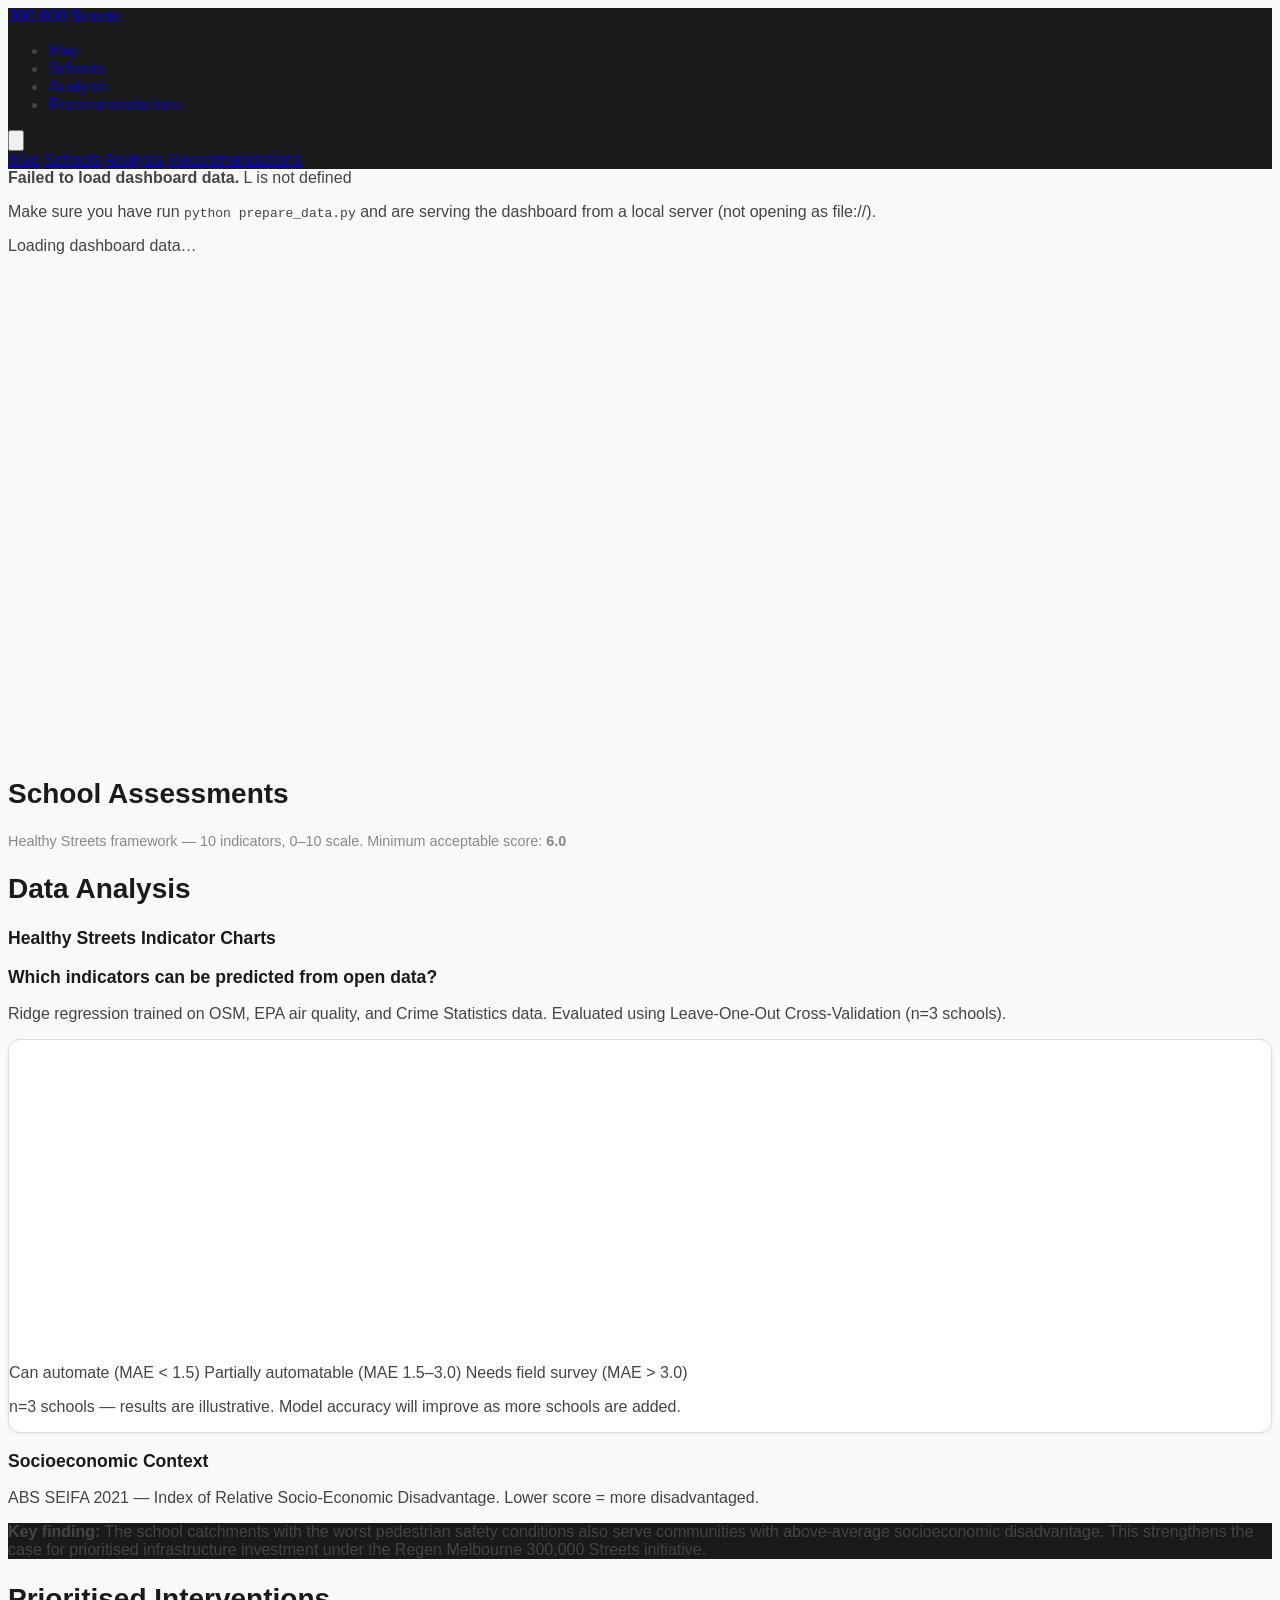
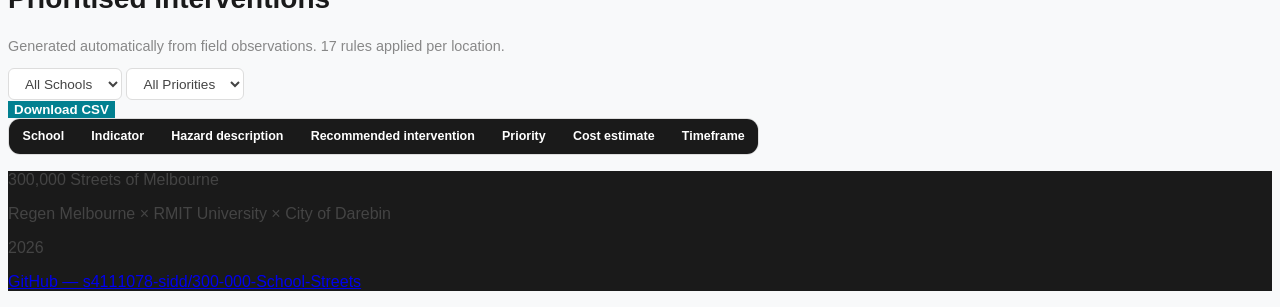
==== docs/index.html @ bb82711f "feat: add dashboard as docs for GitHub Pages" ====
<!DOCTYPE html>
<html lang="en">
<head>
  <meta charset="UTF-8" />
  <meta name="viewport" content="width=device-width, initial-scale=1.0" />
  <title>300,000 Streets — School Safety Dashboard</title>

  <!-- Tailwind CSS -->
  <script src="https://cdn.tailwindcss.com"></script>

  <!-- Leaflet CSS -->
  <link rel="stylesheet" href="https://unpkg.com/leaflet@1.9.4/dist/leaflet.css" />

  <!-- Custom styles -->
  <link rel="stylesheet" href="style.css" />
</head>
<body class="bg-gray-50 text-gray-700 font-sans">

  <!-- ── NAVBAR ──────────────────────────────────────────────── -->
  <nav id="navbar" class="sticky top-0 z-50 w-full" style="background:#1A1A1A;">
    <div class="max-w-7xl mx-auto px-4 py-3 flex items-center justify-between">

      <a href="#" class="text-white font-bold text-lg tracking-tight">
        300,000 Streets
      </a>

      <!-- Desktop nav -->
      <ul class="hidden md:flex gap-6 text-sm text-white">
        <li><a href="#map-section"             class="nav-link">Map</a></li>
        <li><a href="#schools-section"         class="nav-link">Schools</a></li>
        <li><a href="#analysis-section"        class="nav-link">Analysis</a></li>
        <li><a href="#recommendations-section" class="nav-link">Recommendations</a></li>
      </ul>

      <!-- Hamburger (mobile) -->
      <button id="hamburger" class="md:hidden text-white focus:outline-none" aria-label="Menu">
        <svg class="w-6 h-6" fill="none" stroke="currentColor" viewBox="0 0 24 24">
          <path id="ham-open"   stroke-linecap="round" stroke-linejoin="round" stroke-width="2"
                d="M4 6h16M4 12h16M4 18h16"/>
          <path id="ham-close" class="hidden" stroke-linecap="round" stroke-linejoin="round"
                stroke-width="2" d="M6 18L18 6M6 6l12 12"/>
        </svg>
      </button>
    </div>

    <!-- Mobile dropdown -->
    <div id="mobile-menu" class="hidden md:hidden px-4 pb-3 flex flex-col gap-3 text-sm text-white border-t border-gray-700">
      <a href="#map-section"             class="nav-link py-1">Map</a>
      <a href="#schools-section"         class="nav-link py-1">Schools</a>
      <a href="#analysis-section"        class="nav-link py-1">Analysis</a>
      <a href="#recommendations-section" class="nav-link py-1">Recommendations</a>
    </div>
  </nav>

  <!-- ── ERROR BANNER (hidden by default) ─────────────────── -->
  <div id="error-banner" class="hidden bg-red-100 border border-red-300 text-red-800 rounded mx-4 mt-4 p-4 text-sm">
    <strong>Failed to load dashboard data.</strong>
    <span id="error-msg"></span>
    <p class="mt-1 text-xs">Make sure you have run <code>python prepare_data.py</code> and are serving the dashboard
      from a local server (not opening as file://).</p>
  </div>

  <!-- ── LOADING STATE ────────────────────────────────────── -->
  <div id="loading" class="flex items-center justify-center py-20 text-gray-500 text-sm">
    Loading dashboard data…
  </div>

  <!-- ── MAIN CONTENT (hidden until data loads) ────────────── -->
  <main id="main-content" class="hidden">

    <!-- ── SECTION 1 — MAP ──────────────────────────────────── -->
    <section id="map-section" class="w-full">
      <div id="map"></div>
    </section>

    <!-- ── SECTION 2 — SCHOOLS ──────────────────────────────── -->
    <section id="schools-section" class="max-w-7xl mx-auto px-4 py-12">
      <h2 class="section-heading">School Assessments</h2>
      <p class="section-sub">
        Healthy Streets framework — 10 indicators, 0–10 scale.
        Minimum acceptable score: <strong>6.0</strong>
      </p>

      <!-- Tab buttons -->
      <div id="school-tabs" class="flex gap-2 mt-6 overflow-x-auto pb-1"></div>

      <!-- Tab content -->
      <div id="school-content" class="mt-4"></div>
    </section>

    <!-- ── SECTION 3 — ANALYSIS ─────────────────────────────── -->
    <section id="analysis-section" class="bg-white py-12">
      <div class="max-w-7xl mx-auto px-4">
        <h2 class="section-heading">Data Analysis</h2>

        <!-- 3a: Chart images -->
        <h3 class="subsection-heading mt-8">Healthy Streets Indicator Charts</h3>
        <div id="hs-charts" class="grid grid-cols-1 md:grid-cols-2 gap-6 mt-4"></div>

        <!-- 3b: ML results -->
        <h3 class="subsection-heading mt-12">
          Which indicators can be predicted from open data?
        </h3>
        <p class="text-sm text-gray-500 mt-1">
          Ridge regression trained on OSM, EPA air quality, and Crime Statistics data.
          Evaluated using Leave-One-Out Cross-Validation (n=3 schools).
        </p>
        <div class="mt-6 card p-6">
          <canvas id="ml-chart" height="320"></canvas>
          <div class="ml-legend mt-4 flex flex-wrap gap-4 text-xs text-gray-600">
            <span class="flex items-center gap-1">
              <span class="inline-block w-3 h-3 rounded-sm" style="background:#1E8449"></span>
              Can automate (MAE &lt; 1.5)
            </span>
            <span class="flex items-center gap-1">
              <span class="inline-block w-3 h-3 rounded-sm" style="background:#D35400"></span>
              Partially automatable (MAE 1.5–3.0)
            </span>
            <span class="flex items-center gap-1">
              <span class="inline-block w-3 h-3 rounded-sm" style="background:#C0392B"></span>
              Needs field survey (MAE &gt; 3.0)
            </span>
          </div>
          <p class="text-xs text-gray-400 italic mt-3">
            n=3 schools — results are illustrative.
            Model accuracy will improve as more schools are added.
          </p>
        </div>

        <!-- ML chart images -->
        <div id="ml-chart-images" class="grid grid-cols-1 md:grid-cols-2 gap-6 mt-6"></div>

        <!-- 3c: SEIFA -->
        <h3 class="subsection-heading mt-12">Socioeconomic Context</h3>
        <p class="text-sm text-gray-500 mt-1">
          ABS SEIFA 2021 — Index of Relative Socio-Economic Disadvantage.
          Lower score = more disadvantaged.
        </p>
        <div id="seifa-cards" class="grid grid-cols-1 md:grid-cols-3 gap-6 mt-4"></div>

        <!-- Key finding -->
        <div class="mt-6 rounded-lg p-6 text-white text-sm leading-relaxed"
             style="background:#1A1A1A;">
          <strong class="block mb-1">Key finding:</strong>
          The school catchments with the worst pedestrian safety conditions also serve communities
          with above-average socioeconomic disadvantage. This strengthens the case for prioritised
          infrastructure investment under the Regen Melbourne 300,000 Streets initiative.
        </div>
      </div>
    </section>

    <!-- ── SECTION 4 — RECOMMENDATIONS ─────────────────────── -->
    <section id="recommendations-section" class="max-w-7xl mx-auto px-4 py-12">
      <h2 class="section-heading">Prioritised Interventions</h2>
      <p class="section-sub">
        Generated automatically from field observations. 17 rules applied per location.
      </p>

      <!-- Filters -->
      <div class="flex flex-wrap items-center gap-3 mt-6">
        <select id="filter-school" class="filter-select">
          <option value="">All Schools</option>
        </select>
        <select id="filter-priority" class="filter-select">
          <option value="">All Priorities</option>
          <option value="High">High</option>
          <option value="Medium">Medium</option>
          <option value="Low">Low</option>
        </select>
        <span id="rec-count" class="text-sm text-gray-500 ml-1"></span>
        <div class="ml-auto">
          <button id="download-csv" class="btn-teal text-sm px-4 py-2 rounded">
            Download CSV
          </button>
        </div>
      </div>

      <!-- Desktop table -->
      <div class="hidden md:block mt-4 overflow-x-auto">
        <table id="rec-table" class="rec-table w-full text-sm">
          <thead>
            <tr>
              <th>School</th>
              <th>Indicator</th>
              <th>Hazard description</th>
              <th>Recommended intervention</th>
              <th>Priority</th>
              <th>Cost estimate</th>
              <th>Timeframe</th>
            </tr>
          </thead>
          <tbody id="rec-tbody"></tbody>
        </table>
      </div>

      <!-- Mobile cards -->
      <div id="rec-cards" class="md:hidden mt-4 space-y-3"></div>
    </section>

  </main>

  <!-- ── FOOTER ──────────────────────────────────────────────── -->
  <footer class="w-full py-8 text-center text-sm text-gray-300" style="background:#1A1A1A;">
    <p class="font-semibold text-white">300,000 Streets of Melbourne</p>
    <p class="mt-1">Regen Melbourne &times; RMIT University &times; City of Darebin</p>
    <p class="mt-1">2026</p>
    <p class="mt-3">
      <a href="https://github.com/s4111078-sidd/300-000-School-Streets"
         class="underline hover:text-white transition"
         target="_blank" rel="noopener">
        GitHub — s4111078-sidd/300-000-School-Streets
      </a>
    </p>
  </footer>

  <!-- ── LIGHTBOX ──────────────────────────────────────────────── -->
  <div id="lightbox" role="dialog" aria-modal="true" aria-label="Chart enlarged view">
    <button id="lightbox-close" aria-label="Close">&times;</button>
    <img id="lightbox-img" src="" alt="" />
  </div>

  <!-- Leaflet JS -->
  <script src="https://unpkg.com/leaflet@1.9.4/dist/leaflet.js"></script>
  <!-- Chart.js -->
  <script src="https://cdn.jsdelivr.net/npm/chart.js"></script>
  <!-- App -->
  <script src="app.js"></script>
</body>
</html>
---- docs/style.css ----
/* ── Reset / Base ──────────────────────────────────────────── */
*, *::before, *::after { box-sizing: border-box; }

html { scroll-behavior: smooth; }

body {
  font-family: -apple-system, BlinkMacSystemFont, 'Segoe UI', Roboto, sans-serif;
  color: #444444;
  background: #F8F9FA;
}

/* ── Navbar ────────────────────────────────────────────────── */
.nav-link {
  opacity: 0.75;
  transition: opacity 0.15s;
}
.nav-link:hover { opacity: 1; }

/* ── Map ────────────────────────────────────────────────────── */
#map {
  height: 500px;
  width: 100%;
}
@media (max-width: 767px) {
  #map { height: 300px; }
}

/* Pulsing circle for Major severity */
@keyframes pulse-ring {
  0%   { transform: scale(1);   opacity: 0.8; }
  70%  { transform: scale(1.6); opacity: 0; }
  100% { transform: scale(1.6); opacity: 0; }
}
.pulse-marker {
  width: 18px;
  height: 18px;
  border-radius: 50%;
  background: #C0392B;
  position: relative;
}
.pulse-marker::after {
  content: '';
  position: absolute;
  inset: 0;
  border-radius: 50%;
  background: #C0392B;
  animation: pulse-ring 1.6s ease-out infinite;
}

/* ── Section headings ──────────────────────────────────────── */
.section-heading {
  font-size: 1.75rem;
  font-weight: 700;
  color: #1A1A1A;
}
.section-sub {
  color: #888888;
  font-size: 0.9rem;
  margin-top: 0.25rem;
}
.subsection-heading {
  font-size: 1.1rem;
  font-weight: 600;
  color: #1A1A1A;
}

/* ── Cards ──────────────────────────────────────────────────── */
.card {
  background: #FFFFFF;
  border: 1px solid #DDDDDD;
  border-radius: 0.75rem;
  box-shadow: 0 1px 4px rgba(0,0,0,0.06);
}

/* ── School tabs ────────────────────────────────────────────── */
.school-tab {
  padding: 0.5rem 1.25rem;
  font-size: 0.875rem;
  font-weight: 500;
  border-radius: 0.375rem 0.375rem 0 0;
  border-bottom: 3px solid transparent;
  color: #888888;
  background: transparent;
  cursor: pointer;
  white-space: nowrap;
  transition: color 0.15s, border-color 0.15s;
}
.school-tab:hover  { color: #1A1A1A; }
.school-tab.active {
  color: #028090;
  border-bottom-color: #028090;
  font-weight: 600;
}

/* ── Indicator progress bars ────────────────────────────────── */
.indicator-row {
  display: flex;
  align-items: center;
  gap: 0.5rem;
  padding: 0.35rem 0;
}
.indicator-label {
  width: 11rem;
  font-size: 0.78rem;
  color: #555;
  flex-shrink: 0;
}
.bar-track {
  flex: 1;
  height: 10px;
  background: #EEEEEE;
  border-radius: 5px;
  overflow: hidden;
}
.bar-fill {
  height: 100%;
  border-radius: 5px;
  transition: width 0.5s ease;
}
.bar-score {
  width: 2.2rem;
  text-align: right;
  font-size: 0.8rem;
  font-weight: 600;
  flex-shrink: 0;
}

/* ── Severity badges ────────────────────────────────────────── */
.badge {
  display: inline-block;
  padding: 0.15rem 0.65rem;
  border-radius: 9999px;
  font-size: 0.72rem;
  font-weight: 700;
  letter-spacing: 0.02em;
  text-transform: uppercase;
}
.badge-major    { background: #FDECEA; color: #C0392B; }
.badge-moderate { background: #FEF3E2; color: #D35400; }
.badge-minor    { background: #E9F7EF; color: #1E8449; }

/* ── Key hazard box ─────────────────────────────────────────── */
.hazard-box {
  background: #F5F5F5;
  border-left: 4px solid #C0392B;
  border-radius: 0.375rem;
  padding: 0.85rem 1rem;
  margin-top: 1.25rem;
  font-size: 0.85rem;
  color: #444;
}
.hazard-box strong { display: block; margin-bottom: 0.25rem; color: #C0392B; }

/* ── Chart image cards ──────────────────────────────────────── */
.chart-card {
  background: #FFFFFF;
  border: 1px solid #DDDDDD;
  border-radius: 0.75rem;
  box-shadow: 0 1px 4px rgba(0,0,0,0.06);
  overflow: hidden;
}
.chart-card img {
  width: 100%;
  display: block;
  object-fit: contain;
  max-height: 320px;
  cursor: zoom-in;
}
.chart-caption {
  padding: 0.6rem 0.9rem;
  font-size: 0.78rem;
  color: #888888;
  font-style: italic;
  border-top: 1px solid #EEEEEE;
}

/* ── SEIFA cards ────────────────────────────────────────────── */
.seifa-card {
  background: #FFFFFF;
  border: 1px solid #DDDDDD;
  border-radius: 0.75rem;
  padding: 1.25rem;
  box-shadow: 0 1px 4px rgba(0,0,0,0.06);
}
.seifa-score {
  font-size: 2.5rem;
  font-weight: 700;
  color: #1A1A1A;
  line-height: 1;
}
.decile-bar-track {
  height: 8px;
  background: #EEEEEE;
  border-radius: 4px;
  overflow: hidden;
  margin-top: 0.5rem;
}
.decile-bar-fill {
  height: 100%;
  border-radius: 4px;
  background: #028090;
}

/* ── Recommendations table ──────────────────────────────────── */
.rec-table {
  border-collapse: separate;
  border-spacing: 0;
  border: 1px solid #DDDDDD;
  border-radius: 0.75rem;
  overflow: hidden;
}
.rec-table th {
  background: #1A1A1A;
  color: #FFFFFF;
  padding: 0.65rem 0.85rem;
  font-size: 0.78rem;
  font-weight: 600;
  text-align: left;
  white-space: nowrap;
}
.rec-table td {
  padding: 0.6rem 0.85rem;
  font-size: 0.8rem;
  vertical-align: top;
  border-top: 1px solid #EEEEEE;
}
.rec-table tr:nth-child(odd)  td { background: #FFFFFF; }
.rec-table tr:nth-child(even) td { background: #F5F5F5; }
.rec-table tr:hover td { background: #EEF8F9; }

.priority-high   { background: #FDECEA; color: #C0392B; }
.priority-medium { background: #FEF3E2; color: #D35400; }
.priority-low    { background: #E9F7EF; color: #1E8449; }

/* ── Recommendation mobile cards ──────────────────────────────*/
.rec-mobile-card {
  background: #FFFFFF;
  border: 1px solid #DDDDDD;
  border-radius: 0.5rem;
  padding: 0.9rem;
  font-size: 0.83rem;
}
.rec-mobile-card dt {
  color: #888888;
  font-size: 0.72rem;
  margin-top: 0.4rem;
}
.rec-mobile-card dd { margin: 0; }

/* ── Filter controls ────────────────────────────────────────── */
.filter-select {
  padding: 0.4rem 0.75rem;
  border: 1px solid #DDDDDD;
  border-radius: 0.375rem;
  background: #FFFFFF;
  font-size: 0.85rem;
  color: #444;
  cursor: pointer;
}
.filter-select:focus {
  outline: none;
  border-color: #028090;
  box-shadow: 0 0 0 2px rgba(2,128,144,0.2);
}

/* ── Teal button ─────────────────────────────────────────────── */
.btn-teal {
  background: #028090;
  color: #FFFFFF;
  border: none;
  cursor: pointer;
  font-weight: 600;
  transition: background 0.15s;
}
.btn-teal:hover { background: #026e7c; }

/* ── Radar chart container ──────────────────────────────────── */
.radar-wrap {
  position: relative;
  width: 100%;
  max-width: 360px;
  margin: 0 auto;
}

/* ── Map popup ──────────────────────────────────────────────── */
.map-popup-title {
  font-weight: 700;
  font-size: 0.95rem;
  color: #1A1A1A;
  margin-bottom: 0.25rem;
}
.map-popup-score {
  font-size: 1.2rem;
  font-weight: 700;
  color: #028090;
}
.map-popup-btn {
  display: inline-block;
  margin-top: 0.5rem;
  padding: 0.3rem 0.7rem;
  background: #028090;
  color: #fff;
  border-radius: 0.25rem;
  font-size: 0.75rem;
  font-weight: 600;
  cursor: pointer;
  border: none;
}
.map-popup-btn:hover { background: #026e7c; }

/* ── Lightbox ───────────────────────────────────────────────── */
#lightbox {
  position: fixed;
  inset: 0;
  z-index: 9999;
  background: rgba(0, 0, 0, 0.85);
  display: flex;
  align-items: center;
  justify-content: center;
  padding: 1.5rem;
  opacity: 0;
  pointer-events: none;
  transition: opacity 0.25s ease;
}
#lightbox.is-open {
  opacity: 1;
  pointer-events: all;
}
#lightbox-img {
  max-width: 100%;
  max-height: calc(100vh - 3rem);
  object-fit: contain;
  border-radius: 0.5rem;
  box-shadow: 0 8px 40px rgba(0, 0, 0, 0.6);
  display: block;
  pointer-events: none;
}
#lightbox-close {
  position: fixed;
  top: 1rem;
  right: 1.25rem;
  background: rgba(255, 255, 255, 0.15);
  border: none;
  color: #fff;
  font-size: 2rem;
  line-height: 1;
  width: 2.5rem;
  height: 2.5rem;
  border-radius: 50%;
  cursor: pointer;
  display: flex;
  align-items: center;
  justify-content: center;
  transition: background 0.15s;
  z-index: 10000;
}
#lightbox-close:hover { background: rgba(255, 255, 255, 0.3); }

/* "Click to enlarge" hint below each chart image */
.chart-hint {
  padding: 0.3rem 0.9rem 0;
  font-size: 0.72rem;
  color: #028090;
}
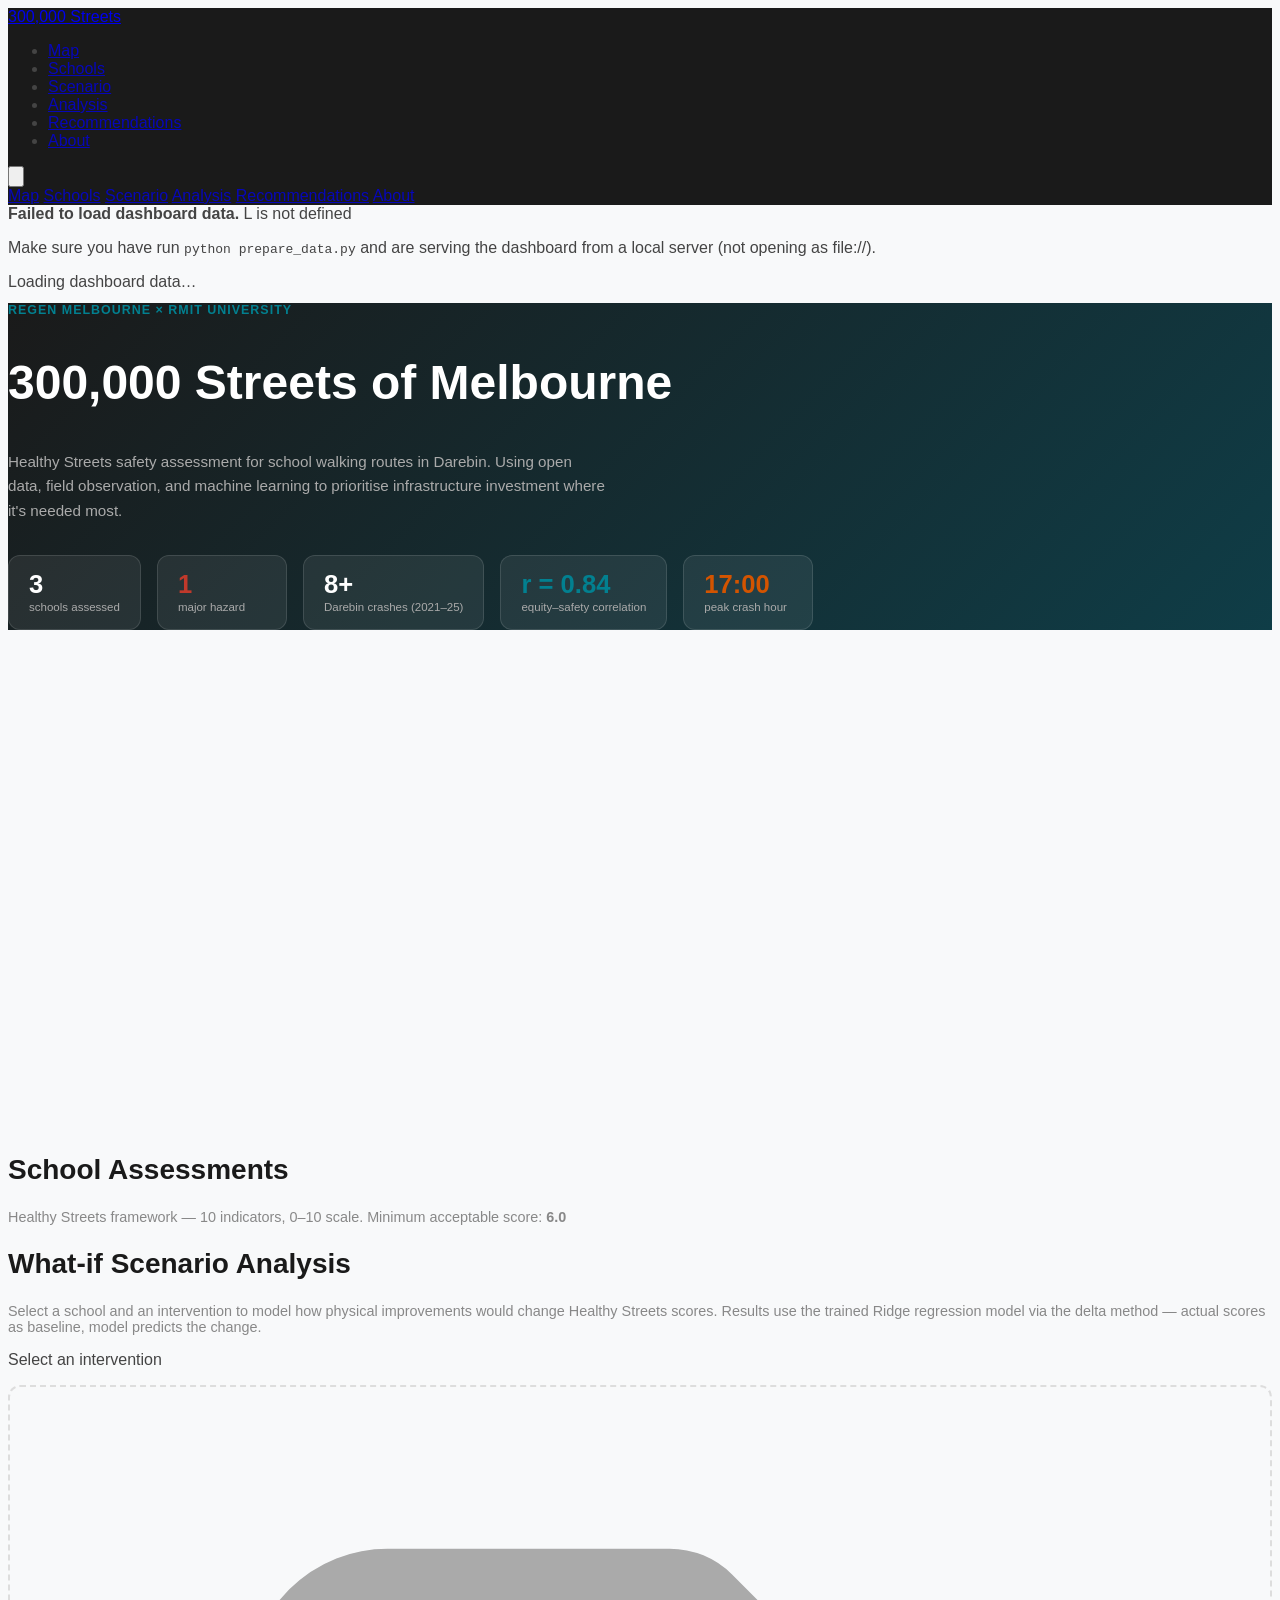
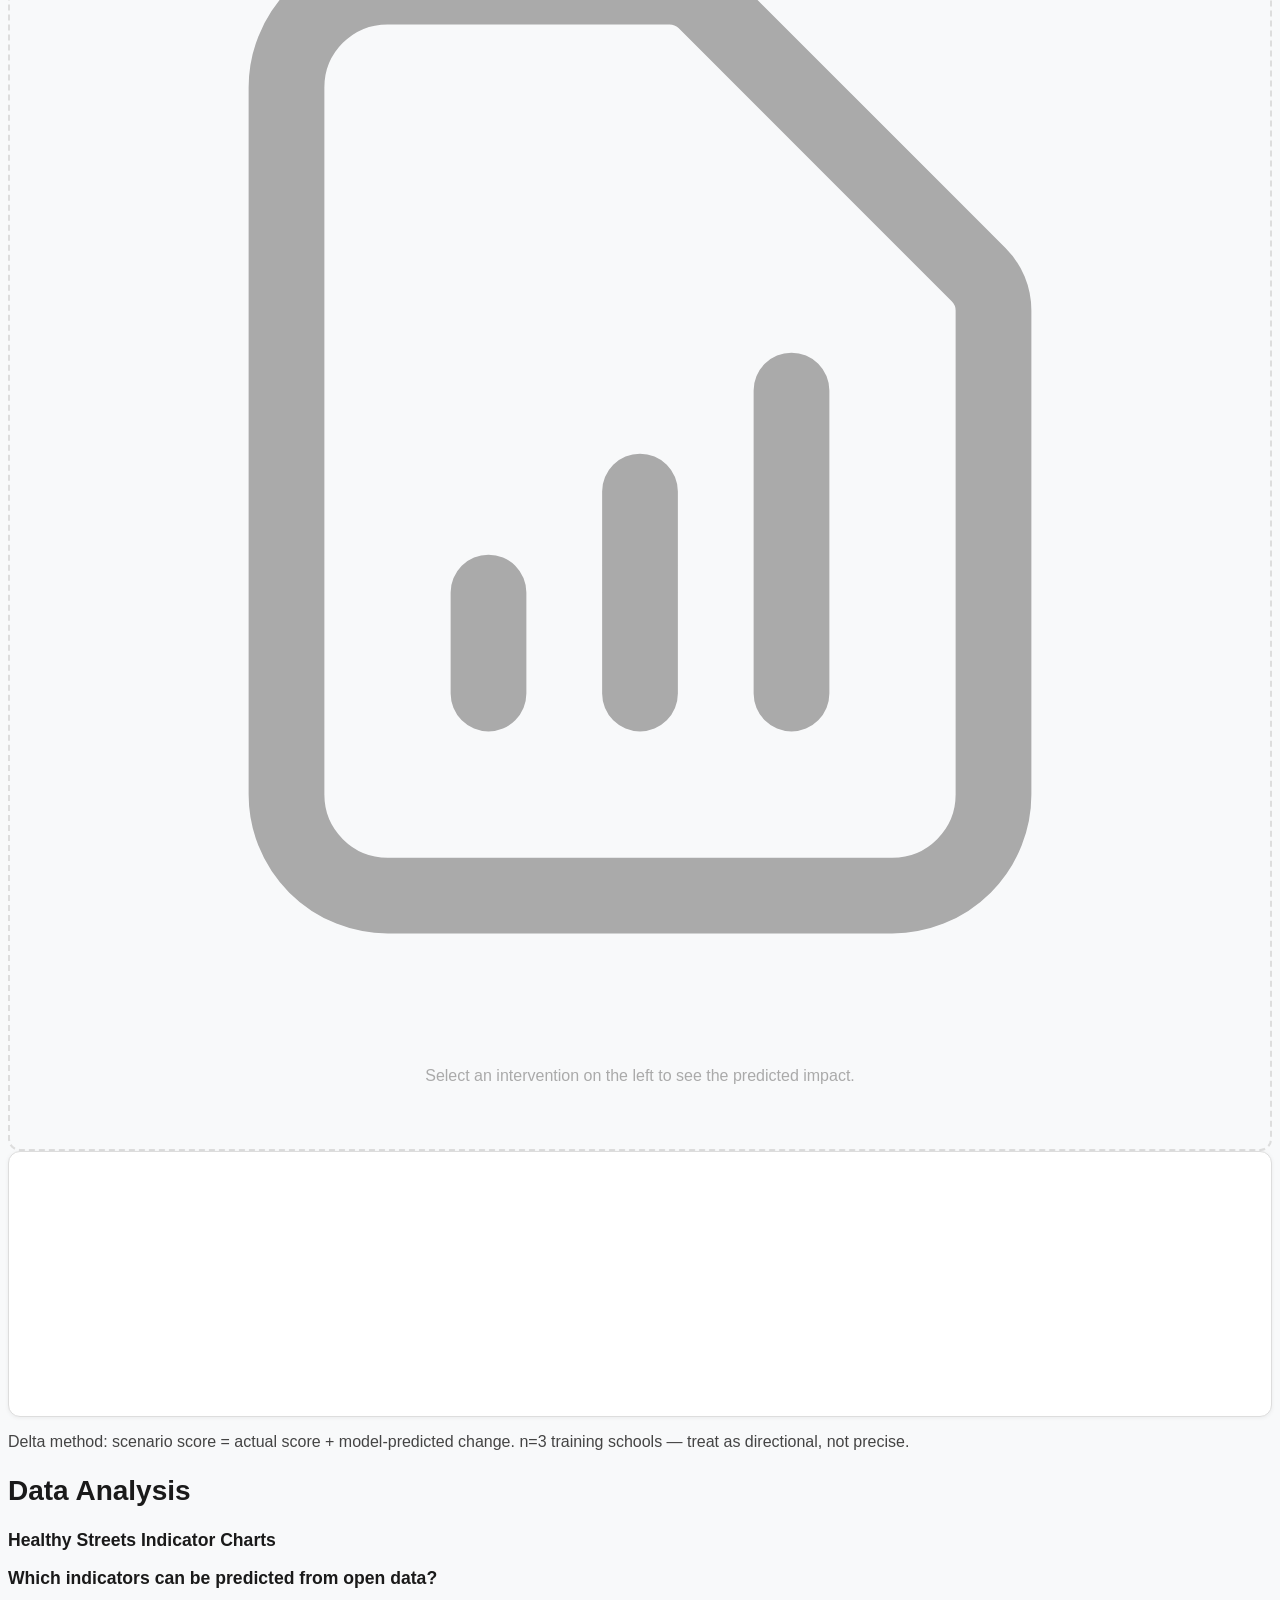
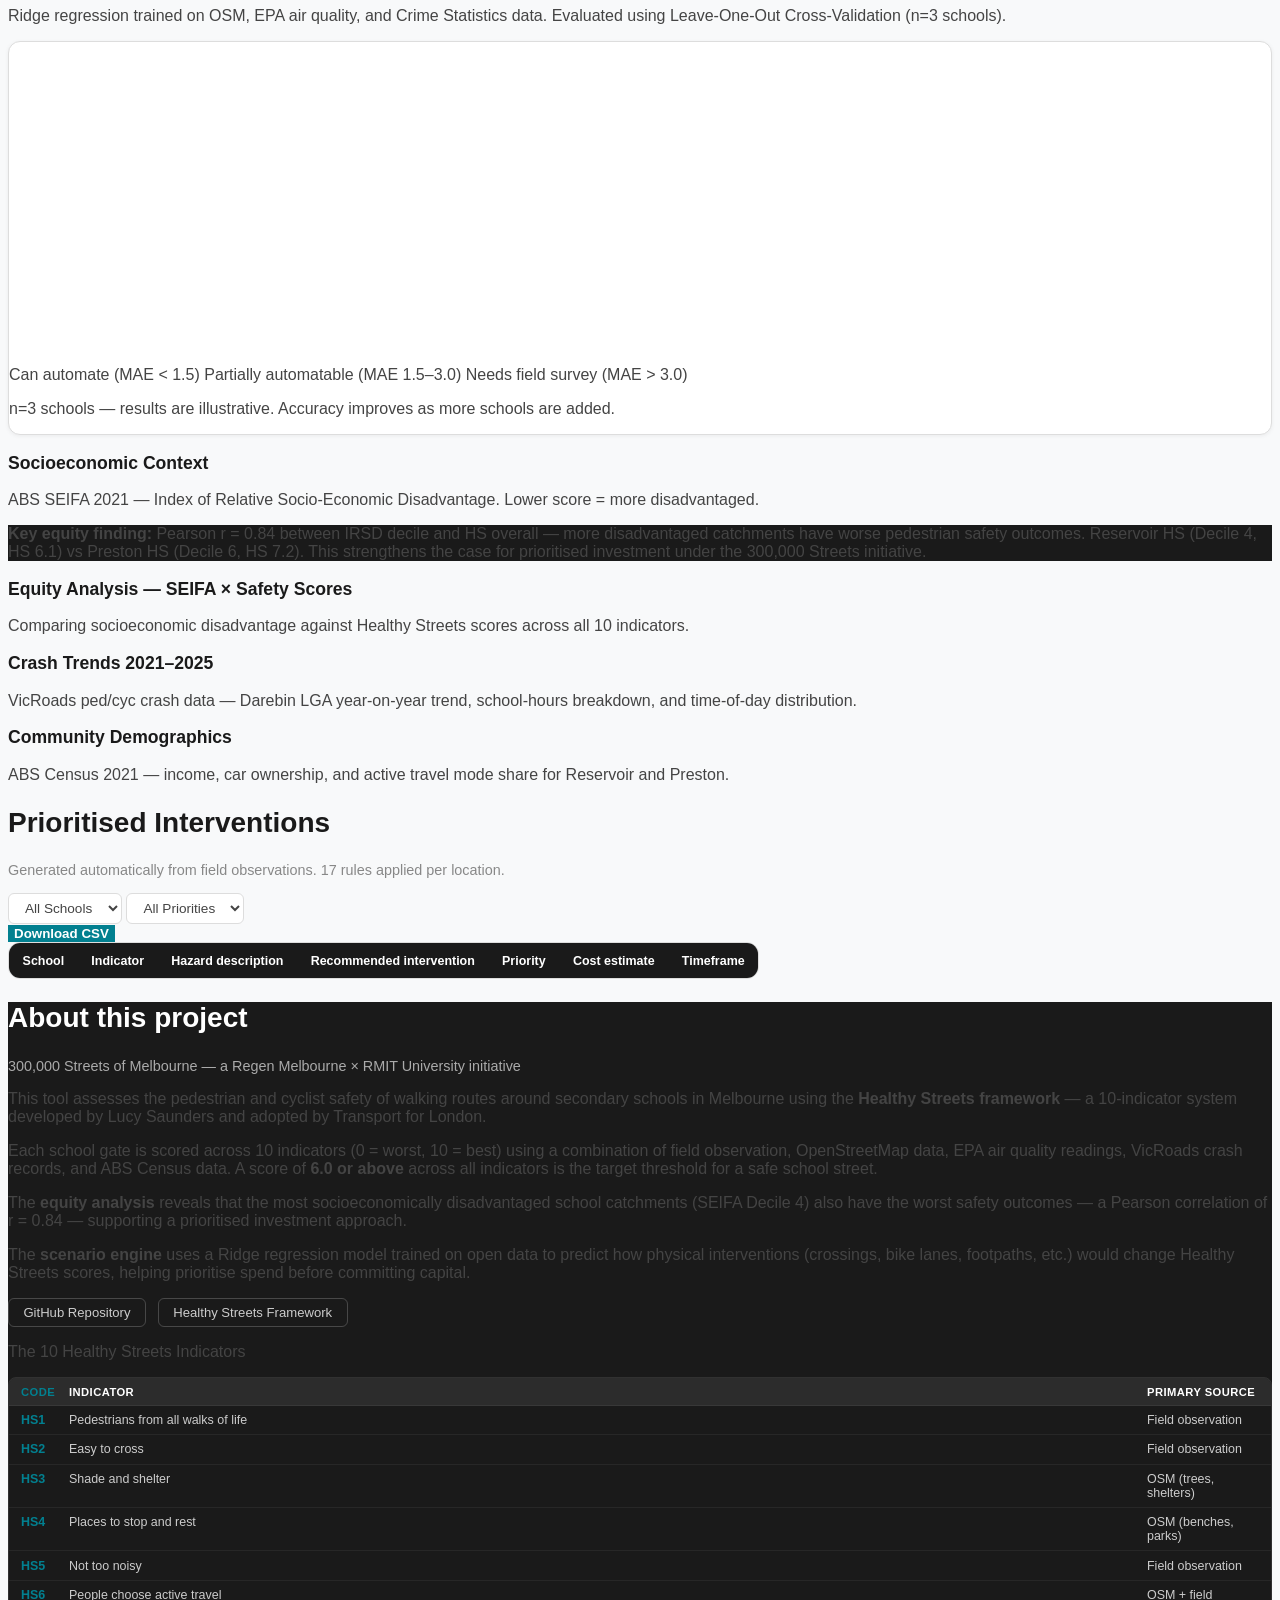
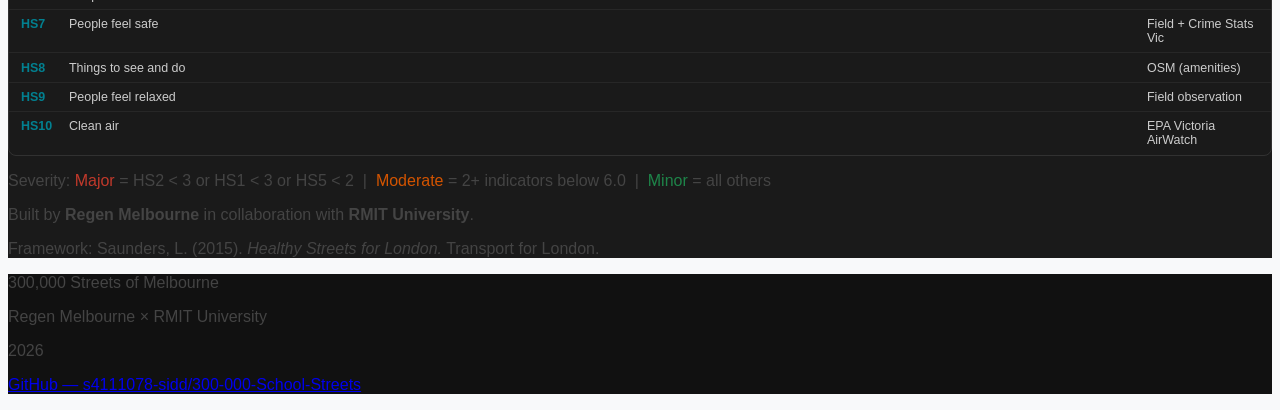
==== commit 18570d58: "feat: add interactive web dashboard with scenario explorer, hero stats, and equity/crash charts - Im" ====
--- a/docs/index.html
+++ b/docs/index.html
@@ -28,8 +28,10 @@
       <ul class="hidden md:flex gap-6 text-sm text-white">
         <li><a href="#map-section"             class="nav-link">Map</a></li>
         <li><a href="#schools-section"         class="nav-link">Schools</a></li>
+        <li><a href="#scenario-section"        class="nav-link">Scenario</a></li>
         <li><a href="#analysis-section"        class="nav-link">Analysis</a></li>
         <li><a href="#recommendations-section" class="nav-link">Recommendations</a></li>
+        <li><a href="#about-section"           class="nav-link">About</a></li>
       </ul>
 
       <!-- Hamburger (mobile) -->
@@ -47,8 +49,10 @@
     <div id="mobile-menu" class="hidden md:hidden px-4 pb-3 flex flex-col gap-3 text-sm text-white border-t border-gray-700">
       <a href="#map-section"             class="nav-link py-1">Map</a>
       <a href="#schools-section"         class="nav-link py-1">Schools</a>
+      <a href="#scenario-section"        class="nav-link py-1">Scenario</a>
       <a href="#analysis-section"        class="nav-link py-1">Analysis</a>
       <a href="#recommendations-section" class="nav-link py-1">Recommendations</a>
+      <a href="#about-section"           class="nav-link py-1">About</a>
     </div>
   </nav>
 
@@ -56,8 +60,8 @@
   <div id="error-banner" class="hidden bg-red-100 border border-red-300 text-red-800 rounded mx-4 mt-4 p-4 text-sm">
     <strong>Failed to load dashboard data.</strong>
     <span id="error-msg"></span>
-    <p class="mt-1 text-xs">Make sure you have run <code>python prepare_data.py</code> and are serving the dashboard
-      from a local server (not opening as file://).</p>
+    <p class="mt-1 text-xs">Make sure you have run <code>python prepare_data.py</code> and are serving
+      the dashboard from a local server (not opening as file://).</p>
   </div>
 
   <!-- ── LOADING STATE ────────────────────────────────────── -->
@@ -67,6 +71,20 @@
 
   <!-- ── MAIN CONTENT (hidden until data loads) ────────────── -->
   <main id="main-content" class="hidden">
+
+    <!-- ── HERO ──────────────────────────────────────────────── -->
+    <section id="hero-section" class="hero-section">
+      <div class="max-w-7xl mx-auto px-4 py-12">
+        <p class="hero-eyebrow">Regen Melbourne × RMIT University</p>
+        <h1 class="hero-title">300,000 Streets of Melbourne</h1>
+        <p class="hero-sub">
+          Healthy Streets safety assessment for school walking routes in Darebin.
+          Using open data, field observation, and machine learning to prioritise
+          infrastructure investment where it's needed most.
+        </p>
+        <div id="hero-stats" class="hero-stats"></div>
+      </div>
+    </section>
 
     <!-- ── SECTION 1 — MAP ──────────────────────────────────── -->
     <section id="map-section" class="w-full">
@@ -81,23 +99,71 @@
         Minimum acceptable score: <strong>6.0</strong>
       </p>
 
-      <!-- Tab buttons -->
       <div id="school-tabs" class="flex gap-2 mt-6 overflow-x-auto pb-1"></div>
-
-      <!-- Tab content -->
       <div id="school-content" class="mt-4"></div>
     </section>
 
-    <!-- ── SECTION 3 — ANALYSIS ─────────────────────────────── -->
-    <section id="analysis-section" class="bg-white py-12">
+    <!-- ── SECTION 3 — SCENARIO ─────────────────────────────── -->
+    <section id="scenario-section" class="bg-white py-12">
+      <div class="max-w-7xl mx-auto px-4">
+        <h2 class="section-heading">What-if Scenario Analysis</h2>
+        <p class="section-sub">
+          Select a school and an intervention to model how physical improvements
+          would change Healthy Streets scores. Results use the trained Ridge regression
+          model via the delta method — actual scores as baseline, model predicts the change.
+        </p>
+
+        <!-- School tabs -->
+        <div id="scenario-tabs" class="flex gap-2 mt-6 overflow-x-auto pb-1"></div>
+
+        <div class="mt-6 grid grid-cols-1 lg:grid-cols-5 gap-6">
+
+          <!-- Left: intervention picker -->
+          <div class="lg:col-span-2">
+            <p class="text-xs font-semibold text-gray-500 uppercase tracking-wide mb-3">
+              Select an intervention
+            </p>
+            <div id="intervention-grid" class="space-y-2"></div>
+          </div>
+
+          <!-- Right: result panel -->
+          <div class="lg:col-span-3">
+            <!-- Placeholder -->
+            <div id="scenario-placeholder" class="scenario-placeholder">
+              <svg class="w-10 h-10 text-gray-300 mx-auto mb-3" fill="none" stroke="currentColor" viewBox="0 0 24 24">
+                <path stroke-linecap="round" stroke-linejoin="round" stroke-width="1.5"
+                      d="M9 17v-2m3 2v-4m3 4v-6m2 10H7a2 2 0 01-2-2V5a2 2 0 012-2h5.586
+                         a1 1 0 01.707.293l5.414 5.414a1 1 0 01.293.707V19a2 2 0 01-2 2z"/>
+              </svg>
+              <p class="text-gray-400 text-sm">Select an intervention on the left to see the predicted impact.</p>
+            </div>
+
+            <!-- Result -->
+            <div id="scenario-result" class="hidden">
+              <div id="scenario-meta" class="scenario-meta-strip"></div>
+              <div class="card p-4 mt-4">
+                <canvas id="scenario-chart" height="260"></canvas>
+              </div>
+              <p class="text-xs text-gray-400 italic mt-2">
+                Delta method: scenario score = actual score + model-predicted change.
+                n=3 training schools — treat as directional, not precise.
+              </p>
+            </div>
+          </div>
+        </div>
+      </div>
+    </section>
+
+    <!-- ── SECTION 4 — ANALYSIS ─────────────────────────────── -->
+    <section id="analysis-section" class="py-12" style="background:#F8F9FA;">
       <div class="max-w-7xl mx-auto px-4">
         <h2 class="section-heading">Data Analysis</h2>
 
-        <!-- 3a: Chart images -->
+        <!-- 4a: HS charts -->
         <h3 class="subsection-heading mt-8">Healthy Streets Indicator Charts</h3>
         <div id="hs-charts" class="grid grid-cols-1 md:grid-cols-2 gap-6 mt-4"></div>
 
-        <!-- 3b: ML results -->
+        <!-- 4b: ML results -->
         <h3 class="subsection-heading mt-12">
           Which indicators can be predicted from open data?
         </h3>
@@ -122,41 +188,59 @@
             </span>
           </div>
           <p class="text-xs text-gray-400 italic mt-3">
-            n=3 schools — results are illustrative.
-            Model accuracy will improve as more schools are added.
+            n=3 schools — results are illustrative. Accuracy improves as more schools are added.
           </p>
         </div>
-
-        <!-- ML chart images -->
         <div id="ml-chart-images" class="grid grid-cols-1 md:grid-cols-2 gap-6 mt-6"></div>
 
-        <!-- 3c: SEIFA -->
+        <!-- 4c: SEIFA -->
         <h3 class="subsection-heading mt-12">Socioeconomic Context</h3>
         <p class="text-sm text-gray-500 mt-1">
-          ABS SEIFA 2021 — Index of Relative Socio-Economic Disadvantage.
-          Lower score = more disadvantaged.
+          ABS SEIFA 2021 — Index of Relative Socio-Economic Disadvantage. Lower score = more disadvantaged.
         </p>
         <div id="seifa-cards" class="grid grid-cols-1 md:grid-cols-3 gap-6 mt-4"></div>
 
-        <!-- Key finding -->
         <div class="mt-6 rounded-lg p-6 text-white text-sm leading-relaxed"
              style="background:#1A1A1A;">
-          <strong class="block mb-1">Key finding:</strong>
-          The school catchments with the worst pedestrian safety conditions also serve communities
-          with above-average socioeconomic disadvantage. This strengthens the case for prioritised
-          infrastructure investment under the Regen Melbourne 300,000 Streets initiative.
-        </div>
-      </div>
-    </section>
-
-    <!-- ── SECTION 4 — RECOMMENDATIONS ─────────────────────── -->
+          <strong class="block mb-1">Key equity finding:</strong>
+          Pearson r = 0.84 between IRSD decile and HS overall — more disadvantaged catchments
+          have worse pedestrian safety outcomes. Reservoir HS (Decile 4, HS 6.1) vs Preston HS
+          (Decile 6, HS 7.2). This strengthens the case for prioritised investment under the
+          300,000 Streets initiative.
+        </div>
+
+        <!-- 4d: Equity chart -->
+        <h3 class="subsection-heading mt-12">Equity Analysis — SEIFA × Safety Scores</h3>
+        <p class="text-sm text-gray-500 mt-1">
+          Comparing socioeconomic disadvantage against Healthy Streets scores across all 10 indicators.
+        </p>
+        <div id="equity-chart" class="mt-4"></div>
+
+        <!-- 4e: Crash trends -->
+        <h3 class="subsection-heading mt-12">Crash Trends 2021–2025</h3>
+        <p class="text-sm text-gray-500 mt-1">
+          VicRoads ped/cyc crash data — Darebin LGA year-on-year trend, school-hours breakdown,
+          and time-of-day distribution.
+        </p>
+        <div id="crash-chart" class="mt-4"></div>
+
+        <!-- 4f: Demographics -->
+        <h3 class="subsection-heading mt-12">Community Demographics</h3>
+        <p class="text-sm text-gray-500 mt-1">
+          ABS Census 2021 — income, car ownership, and active travel mode share for Reservoir and Preston.
+        </p>
+        <div id="demographics-chart" class="mt-4"></div>
+
+      </div>
+    </section>
+
+    <!-- ── SECTION 5 — RECOMMENDATIONS ─────────────────────── -->
     <section id="recommendations-section" class="max-w-7xl mx-auto px-4 py-12">
       <h2 class="section-heading">Prioritised Interventions</h2>
       <p class="section-sub">
         Generated automatically from field observations. 17 rules applied per location.
       </p>
 
-      <!-- Filters -->
       <div class="flex flex-wrap items-center gap-3 mt-6">
         <select id="filter-school" class="filter-select">
           <option value="">All Schools</option>
@@ -175,7 +259,6 @@
         </div>
       </div>
 
-      <!-- Desktop table -->
       <div class="hidden md:block mt-4 overflow-x-auto">
         <table id="rec-table" class="rec-table w-full text-sm">
           <thead>
@@ -193,16 +276,103 @@
         </table>
       </div>
 
-      <!-- Mobile cards -->
       <div id="rec-cards" class="md:hidden mt-4 space-y-3"></div>
     </section>
 
+    <!-- ── SECTION 6 — ABOUT ─────────────────────────────────── -->
+    <section id="about-section" class="py-12" style="background:#1A1A1A;">
+      <div class="max-w-7xl mx-auto px-4">
+        <h2 class="section-heading" style="color:#fff;">About this project</h2>
+        <p class="section-sub mt-1" style="color:#aaa;">
+          300,000 Streets of Melbourne — a Regen Melbourne × RMIT University initiative
+        </p>
+
+        <div class="grid grid-cols-1 md:grid-cols-2 gap-10 mt-8">
+
+          <!-- Left: project description -->
+          <div class="text-sm text-gray-300 space-y-4">
+            <p>
+              This tool assesses the pedestrian and cyclist safety of walking routes around
+              secondary schools in Melbourne using the <strong class="text-white">Healthy Streets
+              framework</strong> — a 10-indicator system developed by Lucy Saunders and adopted
+              by Transport for London.
+            </p>
+            <p>
+              Each school gate is scored across 10 indicators (0 = worst, 10 = best) using a
+              combination of field observation, OpenStreetMap data, EPA air quality readings,
+              VicRoads crash records, and ABS Census data. A score of <strong class="text-white">6.0
+              or above</strong> across all indicators is the target threshold for a safe school street.
+            </p>
+            <p>
+              The <strong class="text-white">equity analysis</strong> reveals that the most
+              socioeconomically disadvantaged school catchments (SEIFA Decile 4) also have the
+              worst safety outcomes — a Pearson correlation of r = 0.84 — supporting a
+              prioritised investment approach.
+            </p>
+            <p>
+              The <strong class="text-white">scenario engine</strong> uses a Ridge regression
+              model trained on open data to predict how physical interventions (crossings, bike
+              lanes, footpaths, etc.) would change Healthy Streets scores, helping
+              prioritise spend before committing capital.
+            </p>
+            <div class="about-links mt-4">
+              <a href="https://github.com/s4111078-sidd/300-000-School-Streets"
+                 target="_blank" rel="noopener" class="about-link">
+                GitHub Repository
+              </a>
+              <a href="https://healthystreets.com" target="_blank" rel="noopener" class="about-link">
+                Healthy Streets Framework
+              </a>
+            </div>
+          </div>
+
+          <!-- Right: indicator table -->
+          <div>
+            <p class="text-xs font-semibold text-gray-400 uppercase tracking-wide mb-3">
+              The 10 Healthy Streets Indicators
+            </p>
+            <div class="about-indicator-table">
+              <div class="about-indicator-row about-indicator-header">
+                <span>Code</span><span>Indicator</span><span>Primary source</span>
+              </div>
+              <div class="about-indicator-row"><span>HS1</span><span>Pedestrians from all walks of life</span><span>Field observation</span></div>
+              <div class="about-indicator-row"><span>HS2</span><span>Easy to cross</span><span>Field observation</span></div>
+              <div class="about-indicator-row"><span>HS3</span><span>Shade and shelter</span><span>OSM (trees, shelters)</span></div>
+              <div class="about-indicator-row"><span>HS4</span><span>Places to stop and rest</span><span>OSM (benches, parks)</span></div>
+              <div class="about-indicator-row"><span>HS5</span><span>Not too noisy</span><span>Field observation</span></div>
+              <div class="about-indicator-row"><span>HS6</span><span>People choose active travel</span><span>OSM + field</span></div>
+              <div class="about-indicator-row"><span>HS7</span><span>People feel safe</span><span>Field + Crime Stats Vic</span></div>
+              <div class="about-indicator-row"><span>HS8</span><span>Things to see and do</span><span>OSM (amenities)</span></div>
+              <div class="about-indicator-row"><span>HS9</span><span>People feel relaxed</span><span>Field observation</span></div>
+              <div class="about-indicator-row"><span>HS10</span><span>Clean air</span><span>EPA Victoria AirWatch</span></div>
+            </div>
+            <p class="text-xs text-gray-500 mt-3">
+              Severity: <span style="color:#C0392B">Major</span> = HS2 &lt; 3 or HS1 &lt; 3 or HS5 &lt; 2 &nbsp;|&nbsp;
+              <span style="color:#D35400">Moderate</span> = 2+ indicators below 6.0 &nbsp;|&nbsp;
+              <span style="color:#1E8449">Minor</span> = all others
+            </p>
+          </div>
+        </div>
+
+        <!-- Partners -->
+        <div class="mt-10 pt-8 border-t border-gray-700 text-center text-sm text-gray-500">
+          <p>
+            Built by <strong class="text-gray-300">Regen Melbourne</strong> in collaboration with
+            <strong class="text-gray-300">RMIT University</strong>.
+          </p>
+          <p class="mt-1">
+            Framework: Saunders, L. (2015). <em>Healthy Streets for London.</em> Transport for London.
+          </p>
+        </div>
+      </div>
+    </section>
+
   </main>
 
   <!-- ── FOOTER ──────────────────────────────────────────────── -->
-  <footer class="w-full py-8 text-center text-sm text-gray-300" style="background:#1A1A1A;">
+  <footer class="w-full py-8 text-center text-sm text-gray-300" style="background:#111;">
     <p class="font-semibold text-white">300,000 Streets of Melbourne</p>
-    <p class="mt-1">Regen Melbourne &times; RMIT University &times; City of Darebin</p>
+    <p class="mt-1">Regen Melbourne &times; RMIT University</p>
     <p class="mt-1">2026</p>
     <p class="mt-3">
       <a href="https://github.com/s4111078-sidd/300-000-School-Streets"
--- a/docs/style.css
+++ b/docs/style.css
@@ -15,6 +15,57 @@
   transition: opacity 0.15s;
 }
 .nav-link:hover { opacity: 1; }
+
+/* ── Hero ───────────────────────────────────────────────────── */
+.hero-section {
+  background: linear-gradient(135deg, #1A1A1A 0%, #0f3d47 100%);
+  color: #fff;
+}
+.hero-eyebrow {
+  font-size: 0.78rem;
+  font-weight: 600;
+  letter-spacing: 0.08em;
+  text-transform: uppercase;
+  color: #028090;
+  margin-bottom: 0.5rem;
+}
+.hero-title {
+  font-size: clamp(1.8rem, 4vw, 3rem);
+  font-weight: 800;
+  line-height: 1.1;
+  color: #fff;
+}
+.hero-sub {
+  margin-top: 0.75rem;
+  font-size: 0.95rem;
+  color: #aaa;
+  max-width: 600px;
+  line-height: 1.6;
+}
+.hero-stats {
+  display: flex;
+  flex-wrap: wrap;
+  gap: 1rem;
+  margin-top: 2rem;
+}
+.hero-stat-card {
+  background: rgba(255,255,255,0.07);
+  border: 1px solid rgba(255,255,255,0.12);
+  border-radius: 0.75rem;
+  padding: 1rem 1.25rem;
+  min-width: 130px;
+}
+.hero-stat-value {
+  font-size: 1.6rem;
+  font-weight: 800;
+  color: #fff;
+  line-height: 1;
+}
+.hero-stat-label {
+  font-size: 0.72rem;
+  color: #aaa;
+  margin-top: 0.25rem;
+}
 
 /* ── Map ────────────────────────────────────────────────────── */
 #map {
@@ -201,6 +252,78 @@
   background: #028090;
 }
 
+/* ── Scenario section ───────────────────────────────────────── */
+.scenario-placeholder {
+  border: 2px dashed #DDDDDD;
+  border-radius: 0.75rem;
+  padding: 3rem 1.5rem;
+  text-align: center;
+  color: #aaa;
+}
+
+/* Intervention pills */
+.iv-pill {
+  display: flex;
+  flex-direction: column;
+  align-items: flex-start;
+  width: 100%;
+  padding: 0.65rem 0.85rem;
+  background: #FFFFFF;
+  border: 1px solid #DDDDDD;
+  border-radius: 0.5rem;
+  cursor: pointer;
+  text-align: left;
+  transition: border-color 0.15s, box-shadow 0.15s;
+}
+.iv-pill:hover {
+  border-color: #028090;
+  box-shadow: 0 0 0 2px rgba(2,128,144,0.15);
+}
+.iv-pill.active {
+  border-color: #028090;
+  background: #EEF8F9;
+  box-shadow: 0 0 0 2px rgba(2,128,144,0.2);
+}
+.iv-name {
+  font-size: 0.82rem;
+  font-weight: 600;
+  color: #1A1A1A;
+}
+.iv-badge {
+  font-size: 0.72rem;
+  color: #888;
+  margin-top: 0.2rem;
+}
+
+/* Scenario result meta strip */
+.scenario-meta-strip {
+  display: grid;
+  grid-template-columns: repeat(2, 1fr);
+  gap: 0.75rem;
+}
+@media (min-width: 640px) {
+  .scenario-meta-strip { grid-template-columns: repeat(4, 1fr); }
+}
+.scenario-stat {
+  background: #FFFFFF;
+  border: 1px solid #DDDDDD;
+  border-radius: 0.5rem;
+  padding: 0.65rem 0.85rem;
+}
+.scenario-stat-label {
+  font-size: 0.68rem;
+  font-weight: 600;
+  text-transform: uppercase;
+  letter-spacing: 0.04em;
+  color: #888;
+}
+.scenario-stat-val {
+  font-size: 0.9rem;
+  font-weight: 600;
+  color: #1A1A1A;
+  margin-top: 0.2rem;
+}
+
 /* ── Recommendations table ──────────────────────────────────── */
 .rec-table {
   border-collapse: separate;
@@ -232,7 +355,7 @@
 .priority-medium { background: #FEF3E2; color: #D35400; }
 .priority-low    { background: #E9F7EF; color: #1E8449; }
 
-/* ── Recommendation mobile cards ──────────────────────────────*/
+/* ── Recommendation mobile cards ──────────────────────────── */
 .rec-mobile-card {
   background: #FFFFFF;
   border: 1px solid #DDDDDD;
@@ -307,6 +430,54 @@
   border: none;
 }
 .map-popup-btn:hover { background: #026e7c; }
+
+/* ── About section ──────────────────────────────────────────── */
+.about-indicator-table {
+  font-size: 0.78rem;
+  border-radius: 0.5rem;
+  overflow: hidden;
+  border: 1px solid rgba(255,255,255,0.1);
+}
+.about-indicator-row {
+  display: grid;
+  grid-template-columns: 2.5rem 1fr 7rem;
+  gap: 0.5rem;
+  padding: 0.45rem 0.75rem;
+  border-bottom: 1px solid rgba(255,255,255,0.06);
+  color: #ccc;
+}
+.about-indicator-row:last-child { border-bottom: none; }
+.about-indicator-header {
+  background: rgba(255,255,255,0.08);
+  color: #fff;
+  font-weight: 600;
+  font-size: 0.7rem;
+  text-transform: uppercase;
+  letter-spacing: 0.04em;
+}
+.about-indicator-row span:first-child {
+  font-weight: 700;
+  color: #028090;
+}
+.about-links {
+  display: flex;
+  flex-wrap: wrap;
+  gap: 0.75rem;
+}
+.about-link {
+  display: inline-block;
+  padding: 0.4rem 0.9rem;
+  border: 1px solid rgba(255,255,255,0.2);
+  border-radius: 0.375rem;
+  color: #ccc;
+  font-size: 0.82rem;
+  text-decoration: none;
+  transition: border-color 0.15s, color 0.15s;
+}
+.about-link:hover {
+  border-color: #028090;
+  color: #fff;
+}
 
 /* ── Lightbox ───────────────────────────────────────────────── */
 #lightbox {
@@ -356,7 +527,7 @@
 }
 #lightbox-close:hover { background: rgba(255, 255, 255, 0.3); }
 
-/* "Click to enlarge" hint below each chart image */
+/* "Click to enlarge" hint */
 .chart-hint {
   padding: 0.3rem 0.9rem 0;
   font-size: 0.72rem;
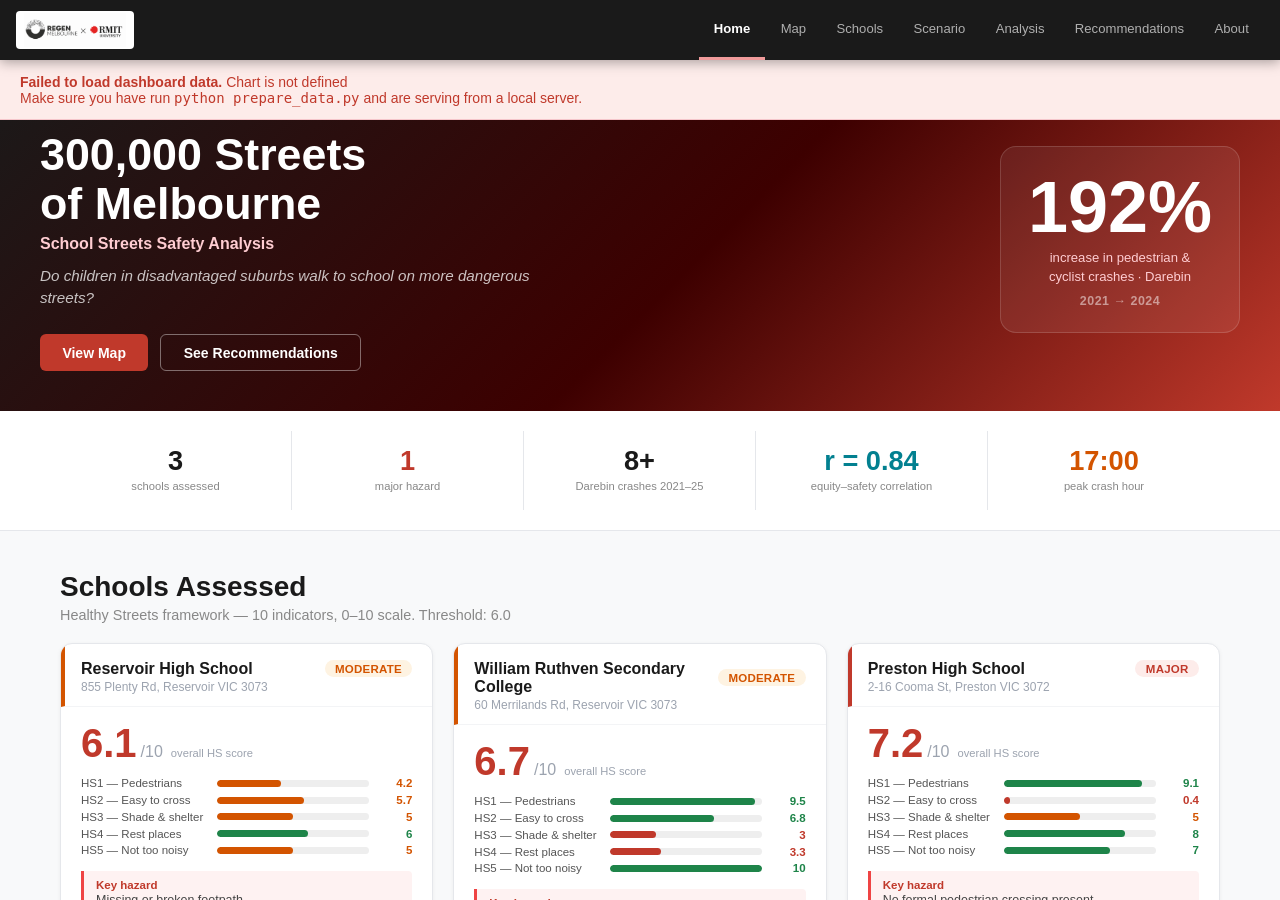
==== commit c440bac4: "UI Update" ====
--- a/docs/index.html
+++ b/docs/index.html
@@ -5,241 +5,326 @@
   <meta name="viewport" content="width=device-width, initial-scale=1.0" />
   <title>300,000 Streets — School Safety Dashboard</title>
 
-  <!-- Tailwind CSS -->
-  <script src="https://cdn.tailwindcss.com"></script>
-
   <!-- Leaflet CSS -->
   <link rel="stylesheet" href="https://unpkg.com/leaflet@1.9.4/dist/leaflet.css" />
-
   <!-- Custom styles -->
   <link rel="stylesheet" href="style.css" />
 </head>
-<body class="bg-gray-50 text-gray-700 font-sans">
-
-  <!-- ── NAVBAR ──────────────────────────────────────────────── -->
-  <nav id="navbar" class="sticky top-0 z-50 w-full" style="background:#1A1A1A;">
-    <div class="max-w-7xl mx-auto px-4 py-3 flex items-center justify-between">
-
-      <a href="#" class="text-white font-bold text-lg tracking-tight">
-        300,000 Streets
-      </a>
-
-      <!-- Desktop nav -->
-      <ul class="hidden md:flex gap-6 text-sm text-white">
-        <li><a href="#map-section"             class="nav-link">Map</a></li>
-        <li><a href="#schools-section"         class="nav-link">Schools</a></li>
-        <li><a href="#scenario-section"        class="nav-link">Scenario</a></li>
-        <li><a href="#analysis-section"        class="nav-link">Analysis</a></li>
-        <li><a href="#recommendations-section" class="nav-link">Recommendations</a></li>
-        <li><a href="#about-section"           class="nav-link">About</a></li>
-      </ul>
-
-      <!-- Hamburger (mobile) -->
-      <button id="hamburger" class="md:hidden text-white focus:outline-none" aria-label="Menu">
-        <svg class="w-6 h-6" fill="none" stroke="currentColor" viewBox="0 0 24 24">
-          <path id="ham-open"   stroke-linecap="round" stroke-linejoin="round" stroke-width="2"
-                d="M4 6h16M4 12h16M4 18h16"/>
-          <path id="ham-close" class="hidden" stroke-linecap="round" stroke-linejoin="round"
-                stroke-width="2" d="M6 18L18 6M6 6l12 12"/>
-        </svg>
-      </button>
-    </div>
-
-    <!-- Mobile dropdown -->
-    <div id="mobile-menu" class="hidden md:hidden px-4 pb-3 flex flex-col gap-3 text-sm text-white border-t border-gray-700">
-      <a href="#map-section"             class="nav-link py-1">Map</a>
-      <a href="#schools-section"         class="nav-link py-1">Schools</a>
-      <a href="#scenario-section"        class="nav-link py-1">Scenario</a>
-      <a href="#analysis-section"        class="nav-link py-1">Analysis</a>
-      <a href="#recommendations-section" class="nav-link py-1">Recommendations</a>
-      <a href="#about-section"           class="nav-link py-1">About</a>
-    </div>
-  </nav>
-
-  <!-- ── ERROR BANNER (hidden by default) ─────────────────── -->
-  <div id="error-banner" class="hidden bg-red-100 border border-red-300 text-red-800 rounded mx-4 mt-4 p-4 text-sm">
-    <strong>Failed to load dashboard data.</strong>
-    <span id="error-msg"></span>
-    <p class="mt-1 text-xs">Make sure you have run <code>python prepare_data.py</code> and are serving
-      the dashboard from a local server (not opening as file://).</p>
-  </div>
-
-  <!-- ── LOADING STATE ────────────────────────────────────── -->
-  <div id="loading" class="flex items-center justify-center py-20 text-gray-500 text-sm">
-    Loading dashboard data…
-  </div>
-
-  <!-- ── MAIN CONTENT (hidden until data loads) ────────────── -->
-  <main id="main-content" class="hidden">
-
-    <!-- ── HERO ──────────────────────────────────────────────── -->
-    <section id="hero-section" class="hero-section">
-      <div class="max-w-7xl mx-auto px-4 py-12">
-        <p class="hero-eyebrow">Regen Melbourne × RMIT University</p>
-        <h1 class="hero-title">300,000 Streets of Melbourne</h1>
-        <p class="hero-sub">
-          Healthy Streets safety assessment for school walking routes in Darebin.
-          Using open data, field observation, and machine learning to prioritise
-          infrastructure investment where it's needed most.
-        </p>
-        <div id="hero-stats" class="hero-stats"></div>
+<body>
+
+<!-- ── HEADER ─────────────────────────────────────────────────── -->
+<header id="site-header">
+  <div class="header-inner">
+
+    <!-- Logo -->
+    <button class="header-logo-btn" onclick="switchTab('page-home')" aria-label="Home">
+      <img src="./logo.png" alt="Regen Melbourne × RMIT University" class="header-logo" />
+    </button>
+
+    <!-- Desktop nav -->
+    <nav class="header-nav" id="header-nav">
+      <button class="nav-tab active" data-page="page-home">Home</button>
+      <button class="nav-tab"        data-page="page-map">Map</button>
+      <button class="nav-tab"        data-page="page-schools">Schools</button>
+      <button class="nav-tab"        data-page="page-scenario">Scenario</button>
+      <button class="nav-tab"        data-page="page-analysis">Analysis</button>
+      <button class="nav-tab"        data-page="page-recommendations">Recommendations</button>
+      <button class="nav-tab"        data-page="page-about">About</button>
+    </nav>
+
+    <!-- Hamburger -->
+    <button class="hamburger" id="hamburger" aria-label="Open menu">
+      <span></span><span></span><span></span>
+    </button>
+  </div>
+
+  <!-- Mobile nav dropdown -->
+  <div id="mobile-menu" class="mobile-menu hidden">
+    <button class="mob-nav-tab" data-page="page-home">Home</button>
+    <button class="mob-nav-tab" data-page="page-map">Map</button>
+    <button class="mob-nav-tab" data-page="page-schools">Schools</button>
+    <button class="mob-nav-tab" data-page="page-scenario">Scenario</button>
+    <button class="mob-nav-tab" data-page="page-analysis">Analysis</button>
+    <button class="mob-nav-tab" data-page="page-recommendations">Recommendations</button>
+    <button class="mob-nav-tab" data-page="page-about">About</button>
+  </div>
+</header>
+
+<!-- ── LOADING OVERLAY ────────────────────────────────────────── -->
+<div id="loading-overlay" class="loading-overlay">
+  <div class="loading-spinner"></div>
+  <p class="loading-text">Loading dashboard data…</p>
+</div>
+
+<!-- ── ERROR BANNER ───────────────────────────────────────────── -->
+<div id="error-banner" class="error-banner hidden">
+  <strong>Failed to load dashboard data.</strong>
+  <span id="error-msg"></span>
+  <p>Make sure you have run <code>python prepare_data.py</code> and are serving from a local server.</p>
+</div>
+
+<!-- ── PAGES ──────────────────────────────────────────────────── -->
+<main id="main-pages">
+
+  <!-- ── PAGE: HOME ─────────────────────────────────────────── -->
+  <div id="page-home" class="page hidden">
+
+    <!-- Hero banner -->
+    <section class="home-hero">
+      <div class="home-hero-inner">
+        <div class="home-hero-left">
+          <p class="hero-eyebrow">Regen Melbourne × RMIT University · City of Darebin</p>
+          <h1 class="hero-title">300,000 Streets<br>of Melbourne</h1>
+          <p class="hero-subtitle">School Streets Safety Analysis</p>
+          <p class="hero-question">
+            Do children in disadvantaged suburbs walk to school on more dangerous streets?
+          </p>
+          <div class="hero-actions">
+            <button class="btn-primary" onclick="switchTab('page-map')">View Map</button>
+            <button class="btn-outline" onclick="switchTab('page-recommendations')">See Recommendations</button>
+          </div>
+        </div>
+        <div class="home-hero-right">
+          <div class="hero-big-number">192%</div>
+          <div class="hero-big-label">increase in pedestrian &amp;<br>cyclist crashes · Darebin</div>
+          <div class="hero-big-year">2021 → 2024</div>
+        </div>
       </div>
     </section>
 
-    <!-- ── SECTION 1 — MAP ──────────────────────────────────── -->
-    <section id="map-section" class="w-full">
-      <div id="map"></div>
+    <!-- Key stats row -->
+    <section class="home-stats-section">
+      <div class="content-wrap">
+        <div id="hero-stats" class="home-stats-grid"></div>
+      </div>
     </section>
 
-    <!-- ── SECTION 2 — SCHOOLS ──────────────────────────────── -->
-    <section id="schools-section" class="max-w-7xl mx-auto px-4 py-12">
+    <!-- School summary cards -->
+    <section class="home-schools-section">
+      <div class="content-wrap">
+        <h2 class="section-heading">Schools Assessed</h2>
+        <p class="section-sub">Healthy Streets framework — 10 indicators, 0–10 scale. Threshold: 6.0</p>
+        <div id="home-school-cards" class="home-school-cards"></div>
+      </div>
+    </section>
+
+    <!-- Key findings -->
+    <section class="home-findings-section">
+      <div class="content-wrap">
+        <h2 class="section-heading">Key Findings</h2>
+        <div class="findings-grid">
+
+          <div class="finding-card finding-red">
+            <div class="finding-icon">⚠</div>
+            <div class="finding-body">
+              <strong>Preston HS is MAJOR severity</strong>
+              <p>HS2 = 0.4 — no pedestrian crossing on a high-traffic arterial road. Students cross informally every day.</p>
+            </div>
+          </div>
+
+          <div class="finding-card finding-amber">
+            <div class="finding-icon">📊</div>
+            <div class="finding-body">
+              <strong>Crashes are rising — and school-timed</strong>
+              <p>192% increase in Darebin 2021–2024. At William Ruthven SC, 100% of crashes happen during school hours.</p>
+            </div>
+          </div>
+
+          <div class="finding-card finding-teal">
+            <div class="finding-icon">r=0.84</div>
+            <div class="finding-body">
+              <strong>Disadvantage predicts danger</strong>
+              <p>Strong correlation between SEIFA disadvantage decile and HS safety score across all schools.</p>
+            </div>
+          </div>
+
+          <div class="finding-card finding-green">
+            <div class="finding-icon">🤖</div>
+            <div class="finding-body">
+              <strong>2 indicators can be automated</strong>
+              <p>HS7 (feel safe) and HS10 (clean air) predicted from open data. 200+ schools can be triaged at zero survey cost.</p>
+            </div>
+          </div>
+
+        </div>
+      </div>
+    </section>
+
+    <!-- Footer rendered inside page -->
+    <footer class="site-footer">
+      <div class="footer-inner">
+        <div class="footer-left">
+          <img src="./logo.png" alt="Regen Melbourne × RMIT" class="footer-logo" />
+        </div>
+        <div class="footer-center">
+          <p class="footer-title">300,000 Streets of Melbourne</p>
+          <p class="footer-sub">Regen Melbourne × RMIT University · COSC2667/COSC2777 · 2026</p>
+          <p class="footer-sub">Framework: Saunders, L. (2015). <em>Healthy Streets for London.</em> Transport for London.</p>
+        </div>
+        <div class="footer-right">
+          <a href="https://github.com/s4111078-sidd/300-000-School-Streets"
+             target="_blank" rel="noopener" class="footer-link">GitHub Repository</a>
+          <a href="https://healthystreets.com" target="_blank" rel="noopener" class="footer-link">Healthy Streets</a>
+        </div>
+      </div>
+      <div class="footer-bottom">
+        © 2026 Regen Melbourne × RMIT University · School Streets Safety Dashboard
+      </div>
+    </footer>
+  </div>
+
+  <!-- ── PAGE: MAP ───────────────────────────────────────────── -->
+  <div id="page-map" class="page hidden page-map">
+    <div id="map"></div>
+  </div>
+
+  <!-- ── PAGE: SCHOOLS ──────────────────────────────────────── -->
+  <div id="page-schools" class="page hidden page-scroll">
+    <div class="content-wrap py-10">
       <h2 class="section-heading">School Assessments</h2>
       <p class="section-sub">
         Healthy Streets framework — 10 indicators, 0–10 scale.
         Minimum acceptable score: <strong>6.0</strong>
       </p>
-
-      <div id="school-tabs" class="flex gap-2 mt-6 overflow-x-auto pb-1"></div>
+      <div id="school-tabs" class="school-tabs-row mt-6"></div>
       <div id="school-content" class="mt-4"></div>
-    </section>
-
-    <!-- ── SECTION 3 — SCENARIO ─────────────────────────────── -->
-    <section id="scenario-section" class="bg-white py-12">
-      <div class="max-w-7xl mx-auto px-4">
-        <h2 class="section-heading">What-if Scenario Analysis</h2>
-        <p class="section-sub">
-          Select a school and an intervention to model how physical improvements
-          would change Healthy Streets scores. Results use the trained Ridge regression
-          model via the delta method — actual scores as baseline, model predicts the change.
+    </div>
+    <footer class="site-footer">
+      <div class="footer-inner">
+        <div class="footer-center">
+          <p class="footer-title">300,000 Streets of Melbourne</p>
+          <p class="footer-sub">Regen Melbourne × RMIT University · 2026</p>
+        </div>
+      </div>
+    </footer>
+  </div>
+
+  <!-- ── PAGE: SCENARIO ─────────────────────────────────────── -->
+  <div id="page-scenario" class="page hidden page-scroll">
+    <div class="content-wrap py-10">
+      <h2 class="section-heading">What-if Scenario Analysis</h2>
+      <p class="section-sub">
+        Select a school and an intervention to model how physical improvements would change
+        Healthy Streets scores. Uses Ridge regression delta method — actual scores as baseline.
+      </p>
+
+      <div id="scenario-tabs" class="school-tabs-row mt-6"></div>
+
+      <div class="mt-6 grid grid-cols-1 lg:grid-cols-5 gap-6">
+        <div class="lg:col-span-2">
+          <p class="text-xs font-semibold text-gray-500 uppercase tracking-wide mb-3">
+            Select an intervention
+          </p>
+          <div id="intervention-grid" class="space-y-2"></div>
+        </div>
+        <div class="lg:col-span-3">
+          <div id="scenario-placeholder" class="scenario-placeholder">
+            <svg class="w-10 h-10 text-gray-300 mx-auto mb-3" fill="none" stroke="currentColor" viewBox="0 0 24 24">
+              <path stroke-linecap="round" stroke-linejoin="round" stroke-width="1.5"
+                    d="M9 17v-2m3 2v-4m3 4v-6m2 10H7a2 2 0 01-2-2V5a2 2 0 012-2h5.586
+                       a1 1 0 01.707.293l5.414 5.414a1 1 0 01.293.707V19a2 2 0 01-2 2z"/>
+            </svg>
+            <p class="text-gray-400 text-sm">Select an intervention on the left to see the predicted impact.</p>
+          </div>
+          <div id="scenario-result" class="hidden">
+            <div id="scenario-meta" class="scenario-meta-strip"></div>
+            <div class="card p-4 mt-4">
+              <canvas id="scenario-chart" height="260"></canvas>
+            </div>
+            <p class="text-xs text-gray-400 italic mt-2">
+              Delta method: scenario score = actual score + model-predicted change.
+              n=3 training schools — treat as directional, not precise.
+            </p>
+          </div>
+        </div>
+      </div>
+    </div>
+    <footer class="site-footer">
+      <div class="footer-inner">
+        <div class="footer-center">
+          <p class="footer-title">300,000 Streets of Melbourne</p>
+          <p class="footer-sub">Regen Melbourne × RMIT University · 2026</p>
+        </div>
+      </div>
+    </footer>
+  </div>
+
+  <!-- ── PAGE: ANALYSIS ─────────────────────────────────────── -->
+  <div id="page-analysis" class="page hidden page-scroll" style="background:#F8F9FA;">
+    <div class="content-wrap py-10">
+      <h2 class="section-heading">Data Analysis</h2>
+
+      <h3 class="subsection-heading mt-8">Healthy Streets Indicator Charts</h3>
+      <div id="hs-charts" class="grid grid-cols-1 md:grid-cols-2 gap-6 mt-4"></div>
+
+      <h3 class="subsection-heading mt-12">Which indicators can be predicted from open data?</h3>
+      <p class="text-sm text-gray-500 mt-1">
+        Ridge regression trained on OSM, EPA air quality, and Crime Statistics data.
+        Leave-One-Out Cross-Validation (n=3).
+      </p>
+      <div class="mt-6 card p-6">
+        <canvas id="ml-chart" height="320"></canvas>
+        <div class="ml-legend mt-4 flex flex-wrap gap-4 text-xs text-gray-600">
+          <span class="flex items-center gap-1">
+            <span class="inline-block w-3 h-3 rounded-sm" style="background:#1E8449"></span>
+            Can automate (MAE &lt; 1.5)
+          </span>
+          <span class="flex items-center gap-1">
+            <span class="inline-block w-3 h-3 rounded-sm" style="background:#D35400"></span>
+            Partially automatable (MAE 1.5–3.0)
+          </span>
+          <span class="flex items-center gap-1">
+            <span class="inline-block w-3 h-3 rounded-sm" style="background:#C0392B"></span>
+            Needs field survey (MAE &gt; 3.0)
+          </span>
+        </div>
+        <p class="text-xs text-gray-400 italic mt-3">
+          n=3 schools — results are illustrative. Accuracy improves as more schools are added.
         </p>
-
-        <!-- School tabs -->
-        <div id="scenario-tabs" class="flex gap-2 mt-6 overflow-x-auto pb-1"></div>
-
-        <div class="mt-6 grid grid-cols-1 lg:grid-cols-5 gap-6">
-
-          <!-- Left: intervention picker -->
-          <div class="lg:col-span-2">
-            <p class="text-xs font-semibold text-gray-500 uppercase tracking-wide mb-3">
-              Select an intervention
-            </p>
-            <div id="intervention-grid" class="space-y-2"></div>
-          </div>
-
-          <!-- Right: result panel -->
-          <div class="lg:col-span-3">
-            <!-- Placeholder -->
-            <div id="scenario-placeholder" class="scenario-placeholder">
-              <svg class="w-10 h-10 text-gray-300 mx-auto mb-3" fill="none" stroke="currentColor" viewBox="0 0 24 24">
-                <path stroke-linecap="round" stroke-linejoin="round" stroke-width="1.5"
-                      d="M9 17v-2m3 2v-4m3 4v-6m2 10H7a2 2 0 01-2-2V5a2 2 0 012-2h5.586
-                         a1 1 0 01.707.293l5.414 5.414a1 1 0 01.293.707V19a2 2 0 01-2 2z"/>
-              </svg>
-              <p class="text-gray-400 text-sm">Select an intervention on the left to see the predicted impact.</p>
-            </div>
-
-            <!-- Result -->
-            <div id="scenario-result" class="hidden">
-              <div id="scenario-meta" class="scenario-meta-strip"></div>
-              <div class="card p-4 mt-4">
-                <canvas id="scenario-chart" height="260"></canvas>
-              </div>
-              <p class="text-xs text-gray-400 italic mt-2">
-                Delta method: scenario score = actual score + model-predicted change.
-                n=3 training schools — treat as directional, not precise.
-              </p>
-            </div>
-          </div>
-        </div>
-      </div>
-    </section>
-
-    <!-- ── SECTION 4 — ANALYSIS ─────────────────────────────── -->
-    <section id="analysis-section" class="py-12" style="background:#F8F9FA;">
-      <div class="max-w-7xl mx-auto px-4">
-        <h2 class="section-heading">Data Analysis</h2>
-
-        <!-- 4a: HS charts -->
-        <h3 class="subsection-heading mt-8">Healthy Streets Indicator Charts</h3>
-        <div id="hs-charts" class="grid grid-cols-1 md:grid-cols-2 gap-6 mt-4"></div>
-
-        <!-- 4b: ML results -->
-        <h3 class="subsection-heading mt-12">
-          Which indicators can be predicted from open data?
-        </h3>
-        <p class="text-sm text-gray-500 mt-1">
-          Ridge regression trained on OSM, EPA air quality, and Crime Statistics data.
-          Evaluated using Leave-One-Out Cross-Validation (n=3 schools).
-        </p>
-        <div class="mt-6 card p-6">
-          <canvas id="ml-chart" height="320"></canvas>
-          <div class="ml-legend mt-4 flex flex-wrap gap-4 text-xs text-gray-600">
-            <span class="flex items-center gap-1">
-              <span class="inline-block w-3 h-3 rounded-sm" style="background:#1E8449"></span>
-              Can automate (MAE &lt; 1.5)
-            </span>
-            <span class="flex items-center gap-1">
-              <span class="inline-block w-3 h-3 rounded-sm" style="background:#D35400"></span>
-              Partially automatable (MAE 1.5–3.0)
-            </span>
-            <span class="flex items-center gap-1">
-              <span class="inline-block w-3 h-3 rounded-sm" style="background:#C0392B"></span>
-              Needs field survey (MAE &gt; 3.0)
-            </span>
-          </div>
-          <p class="text-xs text-gray-400 italic mt-3">
-            n=3 schools — results are illustrative. Accuracy improves as more schools are added.
-          </p>
-        </div>
-        <div id="ml-chart-images" class="grid grid-cols-1 md:grid-cols-2 gap-6 mt-6"></div>
-
-        <!-- 4c: SEIFA -->
-        <h3 class="subsection-heading mt-12">Socioeconomic Context</h3>
-        <p class="text-sm text-gray-500 mt-1">
-          ABS SEIFA 2021 — Index of Relative Socio-Economic Disadvantage. Lower score = more disadvantaged.
-        </p>
-        <div id="seifa-cards" class="grid grid-cols-1 md:grid-cols-3 gap-6 mt-4"></div>
-
-        <div class="mt-6 rounded-lg p-6 text-white text-sm leading-relaxed"
-             style="background:#1A1A1A;">
-          <strong class="block mb-1">Key equity finding:</strong>
-          Pearson r = 0.84 between IRSD decile and HS overall — more disadvantaged catchments
-          have worse pedestrian safety outcomes. Reservoir HS (Decile 4, HS 6.1) vs Preston HS
-          (Decile 6, HS 7.2). This strengthens the case for prioritised investment under the
-          300,000 Streets initiative.
-        </div>
-
-        <!-- 4d: Equity chart -->
-        <h3 class="subsection-heading mt-12">Equity Analysis — SEIFA × Safety Scores</h3>
-        <p class="text-sm text-gray-500 mt-1">
-          Comparing socioeconomic disadvantage against Healthy Streets scores across all 10 indicators.
-        </p>
-        <div id="equity-chart" class="mt-4"></div>
-
-        <!-- 4e: Crash trends -->
-        <h3 class="subsection-heading mt-12">Crash Trends 2021–2025</h3>
-        <p class="text-sm text-gray-500 mt-1">
-          VicRoads ped/cyc crash data — Darebin LGA year-on-year trend, school-hours breakdown,
-          and time-of-day distribution.
-        </p>
-        <div id="crash-chart" class="mt-4"></div>
-
-        <!-- 4f: Demographics -->
-        <h3 class="subsection-heading mt-12">Community Demographics</h3>
-        <p class="text-sm text-gray-500 mt-1">
-          ABS Census 2021 — income, car ownership, and active travel mode share for Reservoir and Preston.
-        </p>
-        <div id="demographics-chart" class="mt-4"></div>
-
-      </div>
-    </section>
-
-    <!-- ── SECTION 5 — RECOMMENDATIONS ─────────────────────── -->
-    <section id="recommendations-section" class="max-w-7xl mx-auto px-4 py-12">
+      </div>
+      <div id="ml-chart-images" class="grid grid-cols-1 md:grid-cols-2 gap-6 mt-6"></div>
+
+      <h3 class="subsection-heading mt-12">Socioeconomic Context</h3>
+      <p class="text-sm text-gray-500 mt-1">
+        ABS SEIFA 2021 — Index of Relative Socio-Economic Disadvantage. Lower score = more disadvantaged.
+      </p>
+      <div id="seifa-cards" class="grid grid-cols-1 md:grid-cols-3 gap-6 mt-4"></div>
+      <div class="mt-6 rounded-lg p-6 text-white text-sm leading-relaxed" style="background:#1A1A1A;">
+        <strong class="block mb-1">Key equity finding:</strong>
+        Pearson r = 0.84 between IRSD decile and HS overall — more disadvantaged catchments
+        have worse pedestrian safety outcomes.
+      </div>
+
+      <h3 class="subsection-heading mt-12">Equity Analysis — SEIFA × Safety Scores</h3>
+      <div id="equity-chart" class="mt-4"></div>
+
+      <h3 class="subsection-heading mt-12">Crash Trends 2021–2025</h3>
+      <p class="text-sm text-gray-500 mt-1">
+        VicRoads ped/cyc crash data — Darebin LGA year trend, school-hours breakdown, time-of-day distribution.
+      </p>
+      <div id="crash-chart" class="mt-4"></div>
+
+      <h3 class="subsection-heading mt-12">Community Demographics</h3>
+      <p class="text-sm text-gray-500 mt-1">
+        ABS Census 2021 — income, car ownership, and active travel mode share.
+      </p>
+      <div id="demographics-chart" class="mt-4"></div>
+    </div>
+    <footer class="site-footer">
+      <div class="footer-inner">
+        <div class="footer-center">
+          <p class="footer-title">300,000 Streets of Melbourne</p>
+          <p class="footer-sub">Regen Melbourne × RMIT University · 2026</p>
+        </div>
+      </div>
+    </footer>
+  </div>
+
+  <!-- ── PAGE: RECOMMENDATIONS ──────────────────────────────── -->
+  <div id="page-recommendations" class="page hidden page-scroll">
+    <div class="content-wrap py-10">
       <h2 class="section-heading">Prioritised Interventions</h2>
-      <p class="section-sub">
-        Generated automatically from field observations. 17 rules applied per location.
-      </p>
+      <p class="section-sub">Generated automatically from field observations. 17 rules applied per location.</p>
 
       <div class="flex flex-wrap items-center gap-3 mt-6">
         <select id="filter-school" class="filter-select">
@@ -275,125 +360,109 @@
           <tbody id="rec-tbody"></tbody>
         </table>
       </div>
-
       <div id="rec-cards" class="md:hidden mt-4 space-y-3"></div>
-    </section>
-
-    <!-- ── SECTION 6 — ABOUT ─────────────────────────────────── -->
-    <section id="about-section" class="py-12" style="background:#1A1A1A;">
-      <div class="max-w-7xl mx-auto px-4">
-        <h2 class="section-heading" style="color:#fff;">About this project</h2>
-        <p class="section-sub mt-1" style="color:#aaa;">
-          300,000 Streets of Melbourne — a Regen Melbourne × RMIT University initiative
-        </p>
-
-        <div class="grid grid-cols-1 md:grid-cols-2 gap-10 mt-8">
-
-          <!-- Left: project description -->
-          <div class="text-sm text-gray-300 space-y-4">
-            <p>
-              This tool assesses the pedestrian and cyclist safety of walking routes around
-              secondary schools in Melbourne using the <strong class="text-white">Healthy Streets
-              framework</strong> — a 10-indicator system developed by Lucy Saunders and adopted
-              by Transport for London.
-            </p>
-            <p>
-              Each school gate is scored across 10 indicators (0 = worst, 10 = best) using a
-              combination of field observation, OpenStreetMap data, EPA air quality readings,
-              VicRoads crash records, and ABS Census data. A score of <strong class="text-white">6.0
-              or above</strong> across all indicators is the target threshold for a safe school street.
-            </p>
-            <p>
-              The <strong class="text-white">equity analysis</strong> reveals that the most
-              socioeconomically disadvantaged school catchments (SEIFA Decile 4) also have the
-              worst safety outcomes — a Pearson correlation of r = 0.84 — supporting a
-              prioritised investment approach.
-            </p>
-            <p>
-              The <strong class="text-white">scenario engine</strong> uses a Ridge regression
-              model trained on open data to predict how physical interventions (crossings, bike
-              lanes, footpaths, etc.) would change Healthy Streets scores, helping
-              prioritise spend before committing capital.
-            </p>
-            <div class="about-links mt-4">
-              <a href="https://github.com/s4111078-sidd/300-000-School-Streets"
-                 target="_blank" rel="noopener" class="about-link">
-                GitHub Repository
-              </a>
-              <a href="https://healthystreets.com" target="_blank" rel="noopener" class="about-link">
-                Healthy Streets Framework
-              </a>
-            </div>
-          </div>
-
-          <!-- Right: indicator table -->
-          <div>
-            <p class="text-xs font-semibold text-gray-400 uppercase tracking-wide mb-3">
-              The 10 Healthy Streets Indicators
-            </p>
-            <div class="about-indicator-table">
-              <div class="about-indicator-row about-indicator-header">
-                <span>Code</span><span>Indicator</span><span>Primary source</span>
-              </div>
-              <div class="about-indicator-row"><span>HS1</span><span>Pedestrians from all walks of life</span><span>Field observation</span></div>
-              <div class="about-indicator-row"><span>HS2</span><span>Easy to cross</span><span>Field observation</span></div>
-              <div class="about-indicator-row"><span>HS3</span><span>Shade and shelter</span><span>OSM (trees, shelters)</span></div>
-              <div class="about-indicator-row"><span>HS4</span><span>Places to stop and rest</span><span>OSM (benches, parks)</span></div>
-              <div class="about-indicator-row"><span>HS5</span><span>Not too noisy</span><span>Field observation</span></div>
-              <div class="about-indicator-row"><span>HS6</span><span>People choose active travel</span><span>OSM + field</span></div>
-              <div class="about-indicator-row"><span>HS7</span><span>People feel safe</span><span>Field + Crime Stats Vic</span></div>
-              <div class="about-indicator-row"><span>HS8</span><span>Things to see and do</span><span>OSM (amenities)</span></div>
-              <div class="about-indicator-row"><span>HS9</span><span>People feel relaxed</span><span>Field observation</span></div>
-              <div class="about-indicator-row"><span>HS10</span><span>Clean air</span><span>EPA Victoria AirWatch</span></div>
-            </div>
-            <p class="text-xs text-gray-500 mt-3">
-              Severity: <span style="color:#C0392B">Major</span> = HS2 &lt; 3 or HS1 &lt; 3 or HS5 &lt; 2 &nbsp;|&nbsp;
-              <span style="color:#D35400">Moderate</span> = 2+ indicators below 6.0 &nbsp;|&nbsp;
-              <span style="color:#1E8449">Minor</span> = all others
-            </p>
-          </div>
-        </div>
-
-        <!-- Partners -->
-        <div class="mt-10 pt-8 border-t border-gray-700 text-center text-sm text-gray-500">
+    </div>
+    <footer class="site-footer">
+      <div class="footer-inner">
+        <div class="footer-center">
+          <p class="footer-title">300,000 Streets of Melbourne</p>
+          <p class="footer-sub">Regen Melbourne × RMIT University · 2026</p>
+        </div>
+      </div>
+    </footer>
+  </div>
+
+  <!-- ── PAGE: ABOUT ────────────────────────────────────────── -->
+  <div id="page-about" class="page hidden page-scroll" style="background:#1A1A1A;">
+    <div class="content-wrap py-12">
+      <h2 class="section-heading" style="color:#fff;">About this project</h2>
+      <p class="section-sub mt-1" style="color:#aaa;">
+        300,000 Streets of Melbourne — a Regen Melbourne × RMIT University initiative
+      </p>
+
+      <div class="grid grid-cols-1 md:grid-cols-2 gap-10 mt-8">
+        <div class="text-sm text-gray-300 space-y-4">
           <p>
-            Built by <strong class="text-gray-300">Regen Melbourne</strong> in collaboration with
-            <strong class="text-gray-300">RMIT University</strong>.
-          </p>
-          <p class="mt-1">
-            Framework: Saunders, L. (2015). <em>Healthy Streets for London.</em> Transport for London.
-          </p>
-        </div>
-      </div>
-    </section>
-
-  </main>
-
-  <!-- ── FOOTER ──────────────────────────────────────────────── -->
-  <footer class="w-full py-8 text-center text-sm text-gray-300" style="background:#111;">
-    <p class="font-semibold text-white">300,000 Streets of Melbourne</p>
-    <p class="mt-1">Regen Melbourne &times; RMIT University</p>
-    <p class="mt-1">2026</p>
-    <p class="mt-3">
-      <a href="https://github.com/s4111078-sidd/300-000-School-Streets"
-         class="underline hover:text-white transition"
-         target="_blank" rel="noopener">
-        GitHub — s4111078-sidd/300-000-School-Streets
-      </a>
-    </p>
-  </footer>
-
-  <!-- ── LIGHTBOX ──────────────────────────────────────────────── -->
-  <div id="lightbox" role="dialog" aria-modal="true" aria-label="Chart enlarged view">
-    <button id="lightbox-close" aria-label="Close">&times;</button>
-    <img id="lightbox-img" src="" alt="" />
-  </div>
-
-  <!-- Leaflet JS -->
-  <script src="https://unpkg.com/leaflet@1.9.4/dist/leaflet.js"></script>
-  <!-- Chart.js -->
-  <script src="https://cdn.jsdelivr.net/npm/chart.js"></script>
-  <!-- App -->
-  <script src="app.js"></script>
+            This tool assesses the pedestrian and cyclist safety of walking routes around
+            secondary schools in Melbourne using the <strong class="text-white">Healthy Streets
+            framework</strong> — a 10-indicator system developed by Lucy Saunders and adopted
+            by Transport for London.
+          </p>
+          <p>
+            Each school gate is scored across 10 indicators (0 = worst, 10 = best) using a
+            combination of field observation, OpenStreetMap data, EPA air quality readings,
+            VicRoads crash records, and ABS Census data. A score of <strong class="text-white">6.0
+            or above</strong> is the target threshold for a safe school street.
+          </p>
+          <p>
+            The <strong class="text-white">equity analysis</strong> reveals that the most
+            socioeconomically disadvantaged school catchments also have the worst safety outcomes
+            — a Pearson correlation of r = 0.84 — supporting a prioritised investment approach.
+          </p>
+          <p>
+            The <strong class="text-white">scenario engine</strong> uses a Ridge regression
+            model trained on open data to predict how physical interventions would change
+            Healthy Streets scores, helping prioritise spend before committing capital.
+          </p>
+          <div class="about-links mt-4">
+            <a href="https://github.com/s4111078-sidd/300-000-School-Streets"
+               target="_blank" rel="noopener" class="about-link">GitHub Repository</a>
+            <a href="https://healthystreets.com" target="_blank" rel="noopener" class="about-link">
+              Healthy Streets Framework</a>
+          </div>
+        </div>
+
+        <div>
+          <p class="text-xs font-semibold text-gray-400 uppercase tracking-wide mb-3">
+            The 10 Healthy Streets Indicators
+          </p>
+          <div class="about-indicator-table">
+            <div class="about-indicator-row about-indicator-header">
+              <span>Code</span><span>Indicator</span><span>Primary source</span>
+            </div>
+            <div class="about-indicator-row"><span>HS1</span><span>Pedestrians from all walks of life</span><span>Field observation</span></div>
+            <div class="about-indicator-row"><span>HS2</span><span>Easy to cross</span><span>Field observation</span></div>
+            <div class="about-indicator-row"><span>HS3</span><span>Shade and shelter</span><span>OSM (trees, shelters)</span></div>
+            <div class="about-indicator-row"><span>HS4</span><span>Places to stop and rest</span><span>OSM (benches, parks)</span></div>
+            <div class="about-indicator-row"><span>HS5</span><span>Not too noisy</span><span>Field observation</span></div>
+            <div class="about-indicator-row"><span>HS6</span><span>People choose active travel</span><span>OSM + field</span></div>
+            <div class="about-indicator-row"><span>HS7</span><span>People feel safe</span><span>Field + Crime Stats Vic</span></div>
+            <div class="about-indicator-row"><span>HS8</span><span>Things to see and do</span><span>OSM (amenities)</span></div>
+            <div class="about-indicator-row"><span>HS9</span><span>People feel relaxed</span><span>Field observation</span></div>
+            <div class="about-indicator-row"><span>HS10</span><span>Clean air</span><span>EPA Victoria AirWatch</span></div>
+          </div>
+          <p class="text-xs text-gray-500 mt-3">
+            Severity: <span style="color:#C0392B">Major</span> = HS2 &lt; 4 or HS1 &lt; 4 or HS5 &lt; 3 &nbsp;|&nbsp;
+            <span style="color:#D35400">Moderate</span> = 2+ indicators below 6.0 &nbsp;|&nbsp;
+            <span style="color:#1E8449">Minor</span> = all others
+          </p>
+        </div>
+      </div>
+
+      <div class="mt-10 pt-8 border-t border-gray-700 text-center text-sm text-gray-500">
+        <img src="./logo.png" alt="Regen Melbourne × RMIT" class="h-10 mx-auto mb-4 opacity-80" />
+        <p>Built by <strong class="text-gray-300">Regen Melbourne</strong> in collaboration with
+           <strong class="text-gray-300">RMIT University</strong>.</p>
+        <p class="mt-1">Framework: Saunders, L. (2015). <em>Healthy Streets for London.</em> Transport for London.</p>
+      </div>
+    </div>
+  </div>
+
+</main>
+
+<!-- ── LIGHTBOX ──────────────────────────────────────────────── -->
+<div id="lightbox" role="dialog" aria-modal="true" aria-label="Chart enlarged view">
+  <button id="lightbox-close" aria-label="Close">&times;</button>
+  <img id="lightbox-img" src="" alt="" />
+</div>
+
+<!-- Leaflet JS -->
+<script src="https://unpkg.com/leaflet@1.9.4/dist/leaflet.js"></script>
+<!-- Leaflet.heat -->
+<script src="https://unpkg.com/leaflet.heat@0.2.0/dist/leaflet-heat.js"></script>
+<!-- Chart.js -->
+<script src="https://cdn.jsdelivr.net/npm/chart.js"></script>
+<!-- App -->
+<script src="app.js"></script>
 </body>
 </html>
--- a/docs/style.css
+++ b/docs/style.css
@@ -1,111 +1,303 @@
-/* ── Reset / Base ──────────────────────────────────────────── */
-*, *::before, *::after { box-sizing: border-box; }
-
+/* ── Reset / Base ──────────────────────────────────────────────── */
+*, *::before, *::after { box-sizing: border-box; margin: 0; padding: 0; }
 html { scroll-behavior: smooth; }
-
 body {
   font-family: -apple-system, BlinkMacSystemFont, 'Segoe UI', Roboto, sans-serif;
-  color: #444444;
+  color: #444;
   background: #F8F9FA;
-}
-
-/* ── Navbar ────────────────────────────────────────────────── */
-.nav-link {
-  opacity: 0.75;
-  transition: opacity 0.15s;
-}
-.nav-link:hover { opacity: 1; }
-
-/* ── Hero ───────────────────────────────────────────────────── */
-.hero-section {
-  background: linear-gradient(135deg, #1A1A1A 0%, #0f3d47 100%);
-  color: #fff;
-}
-.hero-eyebrow {
-  font-size: 0.78rem;
-  font-weight: 600;
-  letter-spacing: 0.08em;
-  text-transform: uppercase;
-  color: #028090;
-  margin-bottom: 0.5rem;
-}
-.hero-title {
-  font-size: clamp(1.8rem, 4vw, 3rem);
-  font-weight: 800;
-  line-height: 1.1;
-  color: #fff;
-}
-.hero-sub {
-  margin-top: 0.75rem;
-  font-size: 0.95rem;
-  color: #aaa;
-  max-width: 600px;
-  line-height: 1.6;
-}
-.hero-stats {
-  display: flex;
-  flex-wrap: wrap;
+  overflow: hidden; /* pages scroll independently */
+}
+
+/* ── Tailwind-like utilities used in HTML ──────────────────────── */
+.hidden   { display: none !important; }
+.grid     { display: grid; }
+.flex     { display: flex; }
+.flex-col { flex-direction: column; }
+.flex-wrap { flex-wrap: wrap; }
+.items-center { align-items: center; }
+.items-baseline { align-items: baseline; }
+.justify-between { justify-content: space-between; }
+.gap-1  { gap: 0.25rem; }
+.gap-2  { gap: 0.5rem; }
+.gap-3  { gap: 0.75rem; }
+.gap-4  { gap: 1rem; }
+.gap-6  { gap: 1.5rem; }
+.gap-10 { gap: 2.5rem; }
+.mt-1 { margin-top: 0.25rem; }
+.mt-2 { margin-top: 0.5rem; }
+.mt-3 { margin-top: 0.75rem; }
+.mt-4 { margin-top: 1rem; }
+.mt-6 { margin-top: 1.5rem; }
+.mt-8 { margin-top: 2rem; }
+.mt-10 { margin-top: 2.5rem; }
+.mt-12 { margin-top: 3rem; }
+.mb-1 { margin-bottom: 0.25rem; }
+.mb-3 { margin-bottom: 0.75rem; }
+.mb-4 { margin-bottom: 1rem; }
+.ml-1 { margin-left: 0.25rem; }
+.ml-2 { margin-left: 0.5rem; }
+.ml-auto { margin-left: auto; }
+.mx-1 { margin-left: 0.25rem; margin-right: 0.25rem; }
+.p-4 { padding: 1rem; }
+.p-6 { padding: 1.5rem; }
+.pt-8 { padding-top: 2rem; }
+.py-1 { padding-top: 0.25rem; padding-bottom: 0.25rem; }
+.py-10 { padding-top: 2.5rem; padding-bottom: 2.5rem; }
+.py-12 { padding-top: 3rem; padding-bottom: 3rem; }
+.px-4 { padding-left: 1rem; padding-right: 1rem; }
+.px-4 { padding-left: 1rem; padding-right: 1rem; }
+.px-4.py-2 { padding: 0.5rem 1rem; }
+.space-y-2 > * + * { margin-top: 0.5rem; }
+.space-y-3 > * + * { margin-top: 0.75rem; }
+.space-y-4 > * + * { margin-top: 1rem; }
+.overflow-x-auto { overflow-x: auto; }
+.overflow-hidden { overflow: hidden; }
+.w-full { width: 100%; }
+.text-white { color: #fff; }
+.text-sm   { font-size: 0.875rem; }
+.text-xs   { font-size: 0.75rem; }
+.text-lg   { font-size: 1.125rem; }
+.text-xl   { font-size: 1.25rem; }
+.font-bold   { font-weight: 700; }
+.font-semibold { font-weight: 600; }
+.font-medium { font-weight: 500; }
+.italic { font-style: italic; }
+.uppercase { text-transform: uppercase; }
+.tracking-wide { letter-spacing: 0.05em; }
+.rounded { border-radius: 0.375rem; }
+.rounded-lg { border-radius: 0.5rem; }
+.border-t { border-top: 1px solid; }
+.border-gray-700 { border-color: #374151; }
+.text-center { text-align: center; }
+.text-gray-300 { color: #D1D5DB; }
+.text-gray-400 { color: #9CA3AF; }
+.text-gray-500 { color: #6B7280; }
+.text-gray-600 { color: #4B5563; }
+.text-gray-700 { color: #374151; }
+.text-gray-900 { color: #111827; }
+.leading-relaxed { line-height: 1.625; }
+.block { display: block; }
+.inline-block { display: inline-block; }
+.w-3 { width: 0.75rem; }
+.h-3 { height: 0.75rem; }
+.w-10 { width: 2.5rem; }
+.h-10 { height: 2.5rem; }
+.h-10 { height: 2.5rem; }
+.mx-auto { margin: 0 auto; }
+.opacity-80 { opacity: 0.8; }
+
+@media (min-width: 768px) {
+  .md\:grid-cols-2 { grid-template-columns: repeat(2, 1fr); }
+  .md\:grid-cols-3 { grid-template-columns: repeat(3, 1fr); }
+  .md\:w-2\/5 { width: 40%; }
+  .md\:w-3\/5 { width: 60%; }
+  .md\:flex-row { flex-direction: row; }
+  .md\:block  { display: block !important; }
+  .md\:hidden { display: none  !important; }
+}
+@media (max-width: 767px) {
+  .md\:block { display: none !important; }
+}
+@media (min-width: 1024px) {
+  .lg\:grid-cols-5 { grid-template-columns: repeat(5, 1fr); }
+  .lg\:col-span-2 { grid-column: span 2; }
+  .lg\:col-span-3 { grid-column: span 3; }
+}
+
+/* ── Header ────────────────────────────────────────────────────── */
+#site-header {
+  position: fixed;
+  top: 0; left: 0; right: 0;
+  height: 60px;
+  background: #1A1A1A;
+  z-index: 200;
+  box-shadow: 0 2px 12px rgba(0,0,0,0.35);
+}
+
+.header-inner {
+  height: 60px;
+  display: flex;
+  align-items: center;
+  padding: 0 1rem;
   gap: 1rem;
-  margin-top: 2rem;
-}
-.hero-stat-card {
-  background: rgba(255,255,255,0.07);
-  border: 1px solid rgba(255,255,255,0.12);
-  border-radius: 0.75rem;
-  padding: 1rem 1.25rem;
-  min-width: 130px;
-}
-.hero-stat-value {
-  font-size: 1.6rem;
-  font-weight: 800;
-  color: #fff;
-  line-height: 1;
-}
-.hero-stat-label {
-  font-size: 0.72rem;
-  color: #aaa;
-  margin-top: 0.25rem;
-}
-
-/* ── Map ────────────────────────────────────────────────────── */
-#map {
-  height: 500px;
-  width: 100%;
-}
+}
+
+.header-logo-btn {
+  background: none;
+  border: none;
+  cursor: pointer;
+  padding: 0;
+  flex-shrink: 0;
+  display: flex;
+  align-items: center;
+}
+
+.header-logo {
+  height: 38px;
+  width: auto;
+  display: block;
+  background: #fff;
+  border-radius: 4px;
+  padding: 2px 8px;
+}
+
+.header-nav {
+  display: flex;
+  align-items: center;
+  gap: 0;
+  margin-left: auto;
+  overflow-x: auto;
+}
+
+.nav-tab {
+  background: none;
+  border: none;
+  color: rgba(255,255,255,0.65);
+  font-size: 0.82rem;
+  font-weight: 500;
+  padding: 0 0.95rem;
+  height: 60px;
+  cursor: pointer;
+  border-bottom: 3px solid transparent;
+  transition: color 0.15s, border-color 0.15s, background 0.15s;
+  white-space: nowrap;
+}
+.nav-tab:hover { color: #fff; background: rgba(255,255,255,0.06); }
+.nav-tab.active {
+  color: #fff;
+  border-bottom-color: #EF9A9A;
+  font-weight: 600;
+}
+
+/* Hamburger */
+.hamburger {
+  display: none;
+  background: none;
+  border: none;
+  cursor: pointer;
+  padding: 6px;
+  flex-direction: column;
+  gap: 5px;
+  margin-left: auto;
+}
+.hamburger span {
+  display: block;
+  width: 22px;
+  height: 2px;
+  background: #fff;
+  border-radius: 2px;
+  transition: transform 0.2s;
+}
+
+/* Mobile menu */
+.mobile-menu {
+  background: #1A1A1A;
+  border-top: 1px solid rgba(255,255,255,0.10);
+  padding: 0.5rem 1rem 1rem;
+  display: flex;
+  flex-direction: column;
+  gap: 2px;
+}
+.mob-nav-tab {
+  background: none;
+  border: none;
+  color: rgba(255,255,255,0.75);
+  font-size: 0.9rem;
+  padding: 0.55rem 0.5rem;
+  text-align: left;
+  cursor: pointer;
+  border-radius: 4px;
+  transition: background 0.15s, color 0.15s;
+}
+.mob-nav-tab:hover { background: rgba(255,255,255,0.08); color: #fff; }
+.mob-nav-tab.active { color: #FFCDD2; font-weight: 600; }
+
 @media (max-width: 767px) {
-  #map { height: 300px; }
-}
-
-/* Pulsing circle for Major severity */
-@keyframes pulse-ring {
-  0%   { transform: scale(1);   opacity: 0.8; }
-  70%  { transform: scale(1.6); opacity: 0; }
-  100% { transform: scale(1.6); opacity: 0; }
-}
-.pulse-marker {
-  width: 18px;
-  height: 18px;
+  .hamburger { display: flex; }
+  .header-nav { display: none; }
+  .header-logo { height: 32px; }
+}
+
+/* ── Loading overlay ───────────────────────────────────────────── */
+.loading-overlay {
+  position: fixed;
+  top: 60px; left: 0; right: 0; bottom: 0;
+  background: #F8F9FA;
+  display: flex;
+  flex-direction: column;
+  align-items: center;
+  justify-content: center;
+  z-index: 100;
+}
+.loading-spinner {
+  width: 36px; height: 36px;
+  border: 3px solid #E0E0E0;
+  border-top-color: #C0392B;
   border-radius: 50%;
-  background: #C0392B;
-  position: relative;
-}
-.pulse-marker::after {
-  content: '';
+  animation: spin 0.8s linear infinite;
+}
+@keyframes spin { to { transform: rotate(360deg); } }
+.loading-text {
+  margin-top: 1rem;
+  color: #888;
+  font-size: 0.9rem;
+}
+
+/* ── Error banner ──────────────────────────────────────────────── */
+.error-banner {
+  position: fixed;
+  top: 60px; left: 0; right: 0;
+  background: #FDECEA;
+  border-bottom: 1px solid #F5C6CB;
+  color: #C0392B;
+  padding: 0.85rem 1.25rem;
+  font-size: 0.875rem;
+  z-index: 100;
+}
+
+/* ── Pages ─────────────────────────────────────────────────────── */
+#main-pages {
+  position: fixed;
+  top: 60px; left: 0; right: 0; bottom: 0;
+}
+
+.page {
   position: absolute;
   inset: 0;
-  border-radius: 50%;
-  background: #C0392B;
-  animation: pulse-ring 1.6s ease-out infinite;
-}
-
-/* ── Section headings ──────────────────────────────────────── */
+  display: none;
+}
+.page.active { display: block; }
+
+/* Scrollable pages */
+.page-scroll {
+  overflow-y: auto;
+}
+
+/* Map page — no scroll, map fills all space */
+.page-map {
+  overflow: hidden;
+}
+.page-map #map {
+  width: 100%;
+  height: 100%;
+}
+
+/* ── Content wrapper ───────────────────────────────────────────── */
+.content-wrap {
+  max-width: 1200px;
+  margin: 0 auto;
+  padding-left: 1.25rem;
+  padding-right: 1.25rem;
+}
+
+/* ── Section headings ──────────────────────────────────────────── */
 .section-heading {
   font-size: 1.75rem;
   font-weight: 700;
   color: #1A1A1A;
 }
 .section-sub {
-  color: #888888;
+  color: #888;
   font-size: 0.9rem;
   margin-top: 0.25rem;
 }
@@ -115,40 +307,325 @@
   color: #1A1A1A;
 }
 
-/* ── Cards ──────────────────────────────────────────────────── */
+/* ── HOME PAGE ─────────────────────────────────────────────────── */
+#page-home {
+  overflow-y: auto;
+  background: #F8F9FA;
+}
+
+/* Hero */
+.home-hero {
+  background: linear-gradient(135deg, #1A1A1A 0%, #3D0000 55%, #C0392B 100%);
+  color: #fff;
+  padding: 3rem 1.25rem 2.5rem;
+}
+.home-hero-inner {
+  max-width: 1200px;
+  margin: 0 auto;
+  display: flex;
+  align-items: center;
+  gap: 2rem;
+  flex-wrap: wrap;
+}
+.home-hero-left { flex: 1 1 340px; }
+.home-hero-right {
+  flex: 0 0 240px;
+  text-align: center;
+  background: rgba(255,255,255,0.07);
+  border: 1px solid rgba(255,255,255,0.15);
+  border-radius: 1rem;
+  padding: 1.5rem 1rem;
+}
+
+.hero-eyebrow {
+  font-size: 0.72rem;
+  font-weight: 600;
+  letter-spacing: 0.08em;
+  text-transform: uppercase;
+  color: #FFCDD2;
+  margin-bottom: 0.6rem;
+}
+.hero-title {
+  font-size: clamp(1.8rem, 4vw, 2.8rem);
+  font-weight: 800;
+  line-height: 1.1;
+  color: #fff;
+}
+.hero-subtitle {
+  font-size: 1rem;
+  color: #FFCDD2;
+  font-weight: 600;
+  margin-top: 0.4rem;
+}
+.hero-question {
+  margin-top: 0.75rem;
+  font-size: 0.95rem;
+  color: rgba(255,255,255,0.75);
+  max-width: 500px;
+  line-height: 1.5;
+  font-style: italic;
+}
+.hero-actions {
+  display: flex;
+  gap: 0.75rem;
+  margin-top: 1.5rem;
+  flex-wrap: wrap;
+}
+.btn-primary {
+  background: #C0392B;
+  color: #fff;
+  border: none;
+  padding: 0.6rem 1.4rem;
+  border-radius: 0.375rem;
+  font-size: 0.875rem;
+  font-weight: 600;
+  cursor: pointer;
+  transition: background 0.15s;
+}
+.btn-primary:hover { background: #A93226; }
+.btn-outline {
+  background: transparent;
+  color: #fff;
+  border: 1px solid rgba(255,255,255,0.4);
+  padding: 0.6rem 1.4rem;
+  border-radius: 0.375rem;
+  font-size: 0.875rem;
+  font-weight: 600;
+  cursor: pointer;
+  transition: border-color 0.15s, background 0.15s;
+}
+.btn-outline:hover { border-color: #fff; background: rgba(255,255,255,0.08); }
+
+.hero-big-number {
+  font-size: 4.5rem;
+  font-weight: 900;
+  color: #fff;
+  line-height: 1;
+}
+.hero-big-label {
+  font-size: 0.82rem;
+  color: #FFCDD2;
+  margin-top: 0.4rem;
+  line-height: 1.4;
+}
+.hero-big-year {
+  font-size: 0.78rem;
+  font-weight: 700;
+  color: rgba(255,255,255,0.5);
+  margin-top: 0.5rem;
+  letter-spacing: 0.04em;
+}
+
+/* Stats row */
+.home-stats-section {
+  background: #fff;
+  border-bottom: 1px solid #E5E7EB;
+  padding: 1.25rem 0;
+}
+.home-stats-grid {
+  display: flex;
+  flex-wrap: wrap;
+  gap: 0;
+}
+.home-stat-card {
+  flex: 1 1 140px;
+  padding: 1rem 1.25rem;
+  border-right: 1px solid #E5E7EB;
+  text-align: center;
+}
+.home-stat-card:last-child { border-right: none; }
+.home-stat-value {
+  font-size: 1.7rem;
+  font-weight: 800;
+  color: #1A1A1A;
+  line-height: 1;
+}
+.home-stat-label {
+  font-size: 0.7rem;
+  color: #888;
+  margin-top: 0.3rem;
+  line-height: 1.3;
+}
+
+/* School summary cards on Home */
+.home-schools-section {
+  padding: 2.5rem 0;
+  background: #F8F9FA;
+}
+.home-school-cards {
+  display: grid;
+  grid-template-columns: repeat(auto-fit, minmax(280px, 1fr));
+  gap: 1.25rem;
+  margin-top: 1.25rem;
+}
+.home-school-card {
+  background: #fff;
+  border: 1px solid #E5E7EB;
+  border-radius: 0.75rem;
+  overflow: hidden;
+  box-shadow: 0 1px 4px rgba(0,0,0,0.05);
+  transition: box-shadow 0.15s, transform 0.15s;
+  cursor: pointer;
+}
+.home-school-card:hover {
+  box-shadow: 0 4px 16px rgba(0,0,0,0.1);
+  transform: translateY(-2px);
+}
+.home-school-card-header {
+  padding: 1rem 1.25rem 0.75rem;
+  border-bottom: 1px solid #F3F4F6;
+}
+.home-school-card-name {
+  font-size: 1rem;
+  font-weight: 700;
+  color: #1A1A1A;
+}
+.home-school-card-addr {
+  font-size: 0.75rem;
+  color: #9CA3AF;
+  margin-top: 2px;
+}
+.home-school-card-body {
+  padding: 1rem 1.25rem;
+}
+.home-school-score {
+  display: flex;
+  align-items: baseline;
+  gap: 0.25rem;
+  margin-bottom: 0.75rem;
+}
+.home-school-score-val {
+  font-size: 2.5rem;
+  font-weight: 800;
+  color: #C0392B;
+  line-height: 1;
+}
+.home-school-score-denom {
+  font-size: 1rem;
+  color: #9CA3AF;
+}
+.home-school-score-label {
+  font-size: 0.7rem;
+  color: #9CA3AF;
+  margin-left: 0.25rem;
+}
+.home-school-hazard {
+  background: #FEF2F2;
+  border-left: 3px solid #EF4444;
+  border-radius: 0 0.25rem 0.25rem 0;
+  padding: 0.5rem 0.75rem;
+  font-size: 0.78rem;
+  color: #444;
+  margin-top: 0.75rem;
+}
+.home-school-hazard strong {
+  display: block;
+  color: #C0392B;
+  font-size: 0.72rem;
+  margin-bottom: 2px;
+}
+.home-school-card-footer {
+  padding: 0.6rem 1.25rem;
+  background: #F9FAFB;
+  border-top: 1px solid #F3F4F6;
+  font-size: 0.72rem;
+  color: #9CA3AF;
+  display: flex;
+  align-items: center;
+  justify-content: space-between;
+}
+
+/* Key findings */
+.home-findings-section {
+  padding: 2.5rem 0;
+  background: #fff;
+}
+.findings-grid {
+  display: grid;
+  grid-template-columns: repeat(auto-fit, minmax(250px, 1fr));
+  gap: 1rem;
+  margin-top: 1.25rem;
+}
+.finding-card {
+  display: flex;
+  gap: 1rem;
+  padding: 1.1rem 1.25rem;
+  border-radius: 0.75rem;
+  align-items: flex-start;
+}
+.finding-red    { background: #FEF2F2; border: 1px solid #FCA5A5; }
+.finding-amber  { background: #FFFBEB; border: 1px solid #FCD34D; }
+.finding-teal   { background: #F0FDFA; border: 1px solid #99F6E4; }
+.finding-green  { background: #F0FDF4; border: 1px solid #86EFAC; }
+.finding-icon {
+  font-size: 1.4rem;
+  line-height: 1;
+  flex-shrink: 0;
+  width: 2rem;
+  text-align: center;
+  font-weight: 900;
+  color: #C0392B;
+}
+.finding-red    .finding-icon { color: #C0392B; }
+.finding-amber  .finding-icon { color: #D35400; }
+.finding-green  .finding-icon { color: #1E8449; }
+.finding-body strong {
+  display: block;
+  font-size: 0.85rem;
+  font-weight: 700;
+  color: #1A1A1A;
+  margin-bottom: 0.3rem;
+}
+.finding-body p {
+  font-size: 0.8rem;
+  color: #555;
+  line-height: 1.5;
+}
+
+/* ── Cards ─────────────────────────────────────────────────────── */
 .card {
-  background: #FFFFFF;
-  border: 1px solid #DDDDDD;
+  background: #fff;
+  border: 1px solid #E5E7EB;
   border-radius: 0.75rem;
-  box-shadow: 0 1px 4px rgba(0,0,0,0.06);
-}
-
-/* ── School tabs ────────────────────────────────────────────── */
+  box-shadow: 0 1px 4px rgba(0,0,0,0.05);
+}
+
+/* ── School tabs ────────────────────────────────────────────────── */
+.school-tabs-row {
+  display: flex;
+  gap: 0;
+  overflow-x: auto;
+  border-bottom: 2px solid #E5E7EB;
+  padding-bottom: 0;
+}
 .school-tab {
-  padding: 0.5rem 1.25rem;
+  padding: 0.6rem 1.5rem;
   font-size: 0.875rem;
   font-weight: 500;
-  border-radius: 0.375rem 0.375rem 0 0;
   border-bottom: 3px solid transparent;
-  color: #888888;
+  margin-bottom: -2px;
+  color: #888;
   background: transparent;
+  border-top: none;
+  border-left: none;
+  border-right: none;
   cursor: pointer;
   white-space: nowrap;
   transition: color 0.15s, border-color 0.15s;
 }
-.school-tab:hover  { color: #1A1A1A; }
+.school-tab:hover { color: #1A1A1A; }
 .school-tab.active {
-  color: #028090;
-  border-bottom-color: #028090;
-  font-weight: 600;
-}
-
-/* ── Indicator progress bars ────────────────────────────────── */
+  color: #C0392B;
+  border-bottom-color: #C0392B;
+  font-weight: 600;
+}
+
+/* ── Indicator bars ─────────────────────────────────────────────── */
 .indicator-row {
   display: flex;
   align-items: center;
   gap: 0.5rem;
-  padding: 0.35rem 0;
+  padding: 0.3rem 0;
 }
 .indicator-label {
   width: 11rem;
@@ -176,7 +653,7 @@
   flex-shrink: 0;
 }
 
-/* ── Severity badges ────────────────────────────────────────── */
+/* ── Severity badges ────────────────────────────────────────────── */
 .badge {
   display: inline-block;
   padding: 0.15rem 0.65rem;
@@ -190,7 +667,7 @@
 .badge-moderate { background: #FEF3E2; color: #D35400; }
 .badge-minor    { background: #E9F7EF; color: #1E8449; }
 
-/* ── Key hazard box ─────────────────────────────────────────── */
+/* ── Hazard box (school panel) ──────────────────────────────────── */
 .hazard-box {
   background: #F5F5F5;
   border-left: 4px solid #C0392B;
@@ -202,12 +679,11 @@
 }
 .hazard-box strong { display: block; margin-bottom: 0.25rem; color: #C0392B; }
 
-/* ── Chart image cards ──────────────────────────────────────── */
+/* ── Chart cards ────────────────────────────────────────────────── */
 .chart-card {
-  background: #FFFFFF;
-  border: 1px solid #DDDDDD;
+  background: #fff;
+  border: 1px solid #E5E7EB;
   border-radius: 0.75rem;
-  box-shadow: 0 1px 4px rgba(0,0,0,0.06);
   overflow: hidden;
 }
 .chart-card img {
@@ -220,18 +696,22 @@
 .chart-caption {
   padding: 0.6rem 0.9rem;
   font-size: 0.78rem;
-  color: #888888;
+  color: #888;
   font-style: italic;
   border-top: 1px solid #EEEEEE;
 }
-
-/* ── SEIFA cards ────────────────────────────────────────────── */
+.chart-hint {
+  padding: 0.3rem 0.9rem 0;
+  font-size: 0.72rem;
+  color: #C0392B;
+}
+
+/* ── SEIFA cards ────────────────────────────────────────────────── */
 .seifa-card {
-  background: #FFFFFF;
-  border: 1px solid #DDDDDD;
+  background: #fff;
+  border: 1px solid #E5E7EB;
   border-radius: 0.75rem;
   padding: 1.25rem;
-  box-shadow: 0 1px 4px rgba(0,0,0,0.06);
 }
 .seifa-score {
   font-size: 2.5rem;
@@ -249,64 +729,43 @@
 .decile-bar-fill {
   height: 100%;
   border-radius: 4px;
-  background: #028090;
-}
-
-/* ── Scenario section ───────────────────────────────────────── */
+  background: #C0392B;
+}
+
+/* ── Scenario ───────────────────────────────────────────────────── */
 .scenario-placeholder {
-  border: 2px dashed #DDDDDD;
+  border: 2px dashed #D1D5DB;
   border-radius: 0.75rem;
   padding: 3rem 1.5rem;
   text-align: center;
-  color: #aaa;
-}
-
-/* Intervention pills */
+}
 .iv-pill {
   display: flex;
   flex-direction: column;
   align-items: flex-start;
   width: 100%;
   padding: 0.65rem 0.85rem;
-  background: #FFFFFF;
-  border: 1px solid #DDDDDD;
+  background: #fff;
+  border: 1px solid #E5E7EB;
   border-radius: 0.5rem;
   cursor: pointer;
   text-align: left;
   transition: border-color 0.15s, box-shadow 0.15s;
 }
-.iv-pill:hover {
-  border-color: #028090;
-  box-shadow: 0 0 0 2px rgba(2,128,144,0.15);
-}
-.iv-pill.active {
-  border-color: #028090;
-  background: #EEF8F9;
-  box-shadow: 0 0 0 2px rgba(2,128,144,0.2);
-}
-.iv-name {
-  font-size: 0.82rem;
-  font-weight: 600;
-  color: #1A1A1A;
-}
-.iv-badge {
-  font-size: 0.72rem;
-  color: #888;
-  margin-top: 0.2rem;
-}
-
-/* Scenario result meta strip */
+.iv-pill:hover { border-color: #C0392B; box-shadow: 0 0 0 2px rgba(192,57,43,0.15); }
+.iv-pill.active { border-color: #C0392B; background: #FEF2F2; }
+.iv-name  { font-size: 0.82rem; font-weight: 600; color: #1A1A1A; }
+.iv-badge { font-size: 0.72rem; color: #888; margin-top: 0.2rem; }
+
 .scenario-meta-strip {
   display: grid;
   grid-template-columns: repeat(2, 1fr);
   gap: 0.75rem;
 }
-@media (min-width: 640px) {
-  .scenario-meta-strip { grid-template-columns: repeat(4, 1fr); }
-}
+@media (min-width: 640px) { .scenario-meta-strip { grid-template-columns: repeat(4, 1fr); } }
 .scenario-stat {
-  background: #FFFFFF;
-  border: 1px solid #DDDDDD;
+  background: #fff;
+  border: 1px solid #E5E7EB;
   border-radius: 0.5rem;
   padding: 0.65rem 0.85rem;
 }
@@ -324,17 +783,17 @@
   margin-top: 0.2rem;
 }
 
-/* ── Recommendations table ──────────────────────────────────── */
+/* ── Recommendations ────────────────────────────────────────────── */
 .rec-table {
   border-collapse: separate;
   border-spacing: 0;
-  border: 1px solid #DDDDDD;
+  border: 1px solid #E5E7EB;
   border-radius: 0.75rem;
   overflow: hidden;
 }
 .rec-table th {
   background: #1A1A1A;
-  color: #FFFFFF;
+  color: #fff;
   padding: 0.65rem 0.85rem;
   font-size: 0.78rem;
   font-weight: 600;
@@ -345,59 +804,55 @@
   padding: 0.6rem 0.85rem;
   font-size: 0.8rem;
   vertical-align: top;
-  border-top: 1px solid #EEEEEE;
-}
-.rec-table tr:nth-child(odd)  td { background: #FFFFFF; }
-.rec-table tr:nth-child(even) td { background: #F5F5F5; }
-.rec-table tr:hover td { background: #EEF8F9; }
+  border-top: 1px solid #F3F4F6;
+}
+.rec-table tr:nth-child(odd)  td { background: #fff; }
+.rec-table tr:nth-child(even) td { background: #F9FAFB; }
+.rec-table tr:hover td { background: #FEF2F2; }
 
 .priority-high   { background: #FDECEA; color: #C0392B; }
 .priority-medium { background: #FEF3E2; color: #D35400; }
 .priority-low    { background: #E9F7EF; color: #1E8449; }
 
-/* ── Recommendation mobile cards ──────────────────────────── */
 .rec-mobile-card {
-  background: #FFFFFF;
-  border: 1px solid #DDDDDD;
+  background: #fff;
+  border: 1px solid #E5E7EB;
   border-radius: 0.5rem;
   padding: 0.9rem;
   font-size: 0.83rem;
 }
-.rec-mobile-card dt {
-  color: #888888;
-  font-size: 0.72rem;
-  margin-top: 0.4rem;
-}
+.rec-mobile-card dt { color: #888; font-size: 0.72rem; margin-top: 0.4rem; }
 .rec-mobile-card dd { margin: 0; }
 
-/* ── Filter controls ────────────────────────────────────────── */
+/* ── Filters ────────────────────────────────────────────────────── */
 .filter-select {
   padding: 0.4rem 0.75rem;
-  border: 1px solid #DDDDDD;
+  border: 1px solid #E5E7EB;
   border-radius: 0.375rem;
-  background: #FFFFFF;
+  background: #fff;
   font-size: 0.85rem;
   color: #444;
   cursor: pointer;
 }
 .filter-select:focus {
   outline: none;
-  border-color: #028090;
-  box-shadow: 0 0 0 2px rgba(2,128,144,0.2);
-}
-
-/* ── Teal button ─────────────────────────────────────────────── */
+  border-color: #C0392B;
+  box-shadow: 0 0 0 2px rgba(192,57,43,0.2);
+}
+
+/* ── Buttons ────────────────────────────────────────────────────── */
 .btn-teal {
-  background: #028090;
-  color: #FFFFFF;
+  background: #C0392B;
+  color: #fff;
   border: none;
   cursor: pointer;
   font-weight: 600;
   transition: background 0.15s;
-}
-.btn-teal:hover { background: #026e7c; }
-
-/* ── Radar chart container ──────────────────────────────────── */
+  border-radius: 0.375rem;
+}
+.btn-teal:hover { background: #A93226; }
+
+/* ── Radar chart ────────────────────────────────────────────────── */
 .radar-wrap {
   position: relative;
   width: 100%;
@@ -405,23 +860,14 @@
   margin: 0 auto;
 }
 
-/* ── Map popup ──────────────────────────────────────────────── */
-.map-popup-title {
-  font-weight: 700;
-  font-size: 0.95rem;
-  color: #1A1A1A;
-  margin-bottom: 0.25rem;
-}
-.map-popup-score {
-  font-size: 1.2rem;
-  font-weight: 700;
-  color: #028090;
-}
+/* ── Map popup / tooltip ────────────────────────────────────────── */
+.map-popup-title { font-weight: 700; font-size: 0.95rem; color: #1A1A1A; margin-bottom: 0.25rem; }
+.map-popup-score { font-size: 1.2rem; font-weight: 700; color: #C0392B; }
 .map-popup-btn {
   display: inline-block;
   margin-top: 0.5rem;
   padding: 0.3rem 0.7rem;
-  background: #028090;
+  background: #C0392B;
   color: #fff;
   border-radius: 0.25rem;
   font-size: 0.75rem;
@@ -429,9 +875,52 @@
   cursor: pointer;
   border: none;
 }
-.map-popup-btn:hover { background: #026e7c; }
-
-/* ── About section ──────────────────────────────────────────── */
+.map-popup-btn:hover { background: #A93226; }
+.crash-tooltip {
+  background: #1A1A1A;
+  color: #fff;
+  border: none;
+  border-radius: 4px;
+  font-size: 12px;
+  padding: 4px 8px;
+}
+.crash-tooltip::before { border-top-color: #1A1A1A; }
+.school-popup .leaflet-popup-content-wrapper {
+  border-radius: 8px;
+  box-shadow: 0 3px 12px rgba(0,0,0,0.2);
+}
+.leaflet-control-layers {
+  font-size: 12px;
+  border-radius: 8px !important;
+  box-shadow: 0 2px 8px rgba(0,0,0,0.2) !important;
+  max-height: 80vh;
+  overflow-y: auto;
+}
+.leaflet-control-layers-expanded { padding: 8px 12px !important; }
+.leaflet-control-layers label { display: flex; align-items: center; gap: 6px; margin: 3px 0; }
+
+/* Pulse marker for Major severity */
+@keyframes pulse-ring {
+  0%   { transform: scale(1);   opacity: 0.8; }
+  70%  { transform: scale(1.6); opacity: 0; }
+  100% { transform: scale(1.6); opacity: 0; }
+}
+.pulse-marker {
+  width: 18px; height: 18px;
+  border-radius: 50%;
+  background: #C0392B;
+  position: relative;
+}
+.pulse-marker::after {
+  content: '';
+  position: absolute;
+  inset: 0;
+  border-radius: 50%;
+  background: #C0392B;
+  animation: pulse-ring 1.6s ease-out infinite;
+}
+
+/* ── About section ──────────────────────────────────────────────── */
 .about-indicator-table {
   font-size: 0.78rem;
   border-radius: 0.5rem;
@@ -455,15 +944,8 @@
   text-transform: uppercase;
   letter-spacing: 0.04em;
 }
-.about-indicator-row span:first-child {
-  font-weight: 700;
-  color: #028090;
-}
-.about-links {
-  display: flex;
-  flex-wrap: wrap;
-  gap: 0.75rem;
-}
+.about-indicator-row span:first-child { font-weight: 700; color: #EF9A9A; }
+.about-links { display: flex; flex-wrap: wrap; gap: 0.75rem; }
 .about-link {
   display: inline-block;
   padding: 0.4rem 0.9rem;
@@ -474,17 +956,60 @@
   text-decoration: none;
   transition: border-color 0.15s, color 0.15s;
 }
-.about-link:hover {
-  border-color: #028090;
-  color: #fff;
-}
-
-/* ── Lightbox ───────────────────────────────────────────────── */
+.about-link:hover { border-color: #C0392B; color: #fff; }
+
+/* ── Footer (inside pages) ──────────────────────────────────────── */
+.site-footer {
+  background: #1A1A1A;
+  color: #ccc;
+  padding: 2rem 1.25rem 0;
+}
+.footer-inner {
+  max-width: 1200px;
+  margin: 0 auto;
+  display: flex;
+  flex-wrap: wrap;
+  gap: 2rem;
+  align-items: flex-start;
+  padding-bottom: 1.5rem;
+  border-bottom: 1px solid rgba(255,255,255,0.08);
+}
+.footer-left { flex: 0 0 auto; }
+.footer-logo { height: 36px; width: auto; background: #fff; border-radius: 4px; padding: 2px 8px; opacity: 0.92; }
+.footer-center { flex: 1 1 200px; }
+.footer-right {
+  flex: 0 0 auto;
+  display: flex;
+  flex-direction: column;
+  gap: 0.5rem;
+}
+.footer-title { font-size: 0.95rem; font-weight: 700; color: #fff; }
+.footer-sub { font-size: 0.78rem; color: #888; margin-top: 0.25rem; }
+.footer-link {
+  font-size: 0.8rem;
+  color: #9CA3AF;
+  text-decoration: none;
+  padding: 0.3rem 0.7rem;
+  border: 1px solid rgba(255,255,255,0.15);
+  border-radius: 0.375rem;
+  transition: color 0.15s, border-color 0.15s;
+}
+.footer-link:hover { color: #fff; border-color: rgba(255,255,255,0.4); }
+.footer-bottom {
+  max-width: 1200px;
+  margin: 0 auto;
+  padding: 0.75rem 0 1rem;
+  font-size: 0.72rem;
+  color: #555;
+  text-align: center;
+}
+
+/* ── Lightbox ───────────────────────────────────────────────────── */
 #lightbox {
   position: fixed;
   inset: 0;
   z-index: 9999;
-  background: rgba(0, 0, 0, 0.85);
+  background: rgba(0,0,0,0.85);
   display: flex;
   align-items: center;
   justify-content: center;
@@ -493,30 +1018,25 @@
   pointer-events: none;
   transition: opacity 0.25s ease;
 }
-#lightbox.is-open {
-  opacity: 1;
-  pointer-events: all;
-}
+#lightbox.is-open { opacity: 1; pointer-events: all; }
 #lightbox-img {
   max-width: 100%;
   max-height: calc(100vh - 3rem);
   object-fit: contain;
   border-radius: 0.5rem;
-  box-shadow: 0 8px 40px rgba(0, 0, 0, 0.6);
+  box-shadow: 0 8px 40px rgba(0,0,0,0.6);
   display: block;
   pointer-events: none;
 }
 #lightbox-close {
   position: fixed;
-  top: 1rem;
-  right: 1.25rem;
-  background: rgba(255, 255, 255, 0.15);
+  top: 1rem; right: 1.25rem;
+  background: rgba(255,255,255,0.15);
   border: none;
   color: #fff;
   font-size: 2rem;
   line-height: 1;
-  width: 2.5rem;
-  height: 2.5rem;
+  width: 2.5rem; height: 2.5rem;
   border-radius: 50%;
   cursor: pointer;
   display: flex;
@@ -525,11 +1045,4 @@
   transition: background 0.15s;
   z-index: 10000;
 }
-#lightbox-close:hover { background: rgba(255, 255, 255, 0.3); }
-
-/* "Click to enlarge" hint */
-.chart-hint {
-  padding: 0.3rem 0.9rem 0;
-  font-size: 0.72rem;
-  color: #028090;
-}
+#lightbox-close:hover { background: rgba(255,255,255,0.3); }
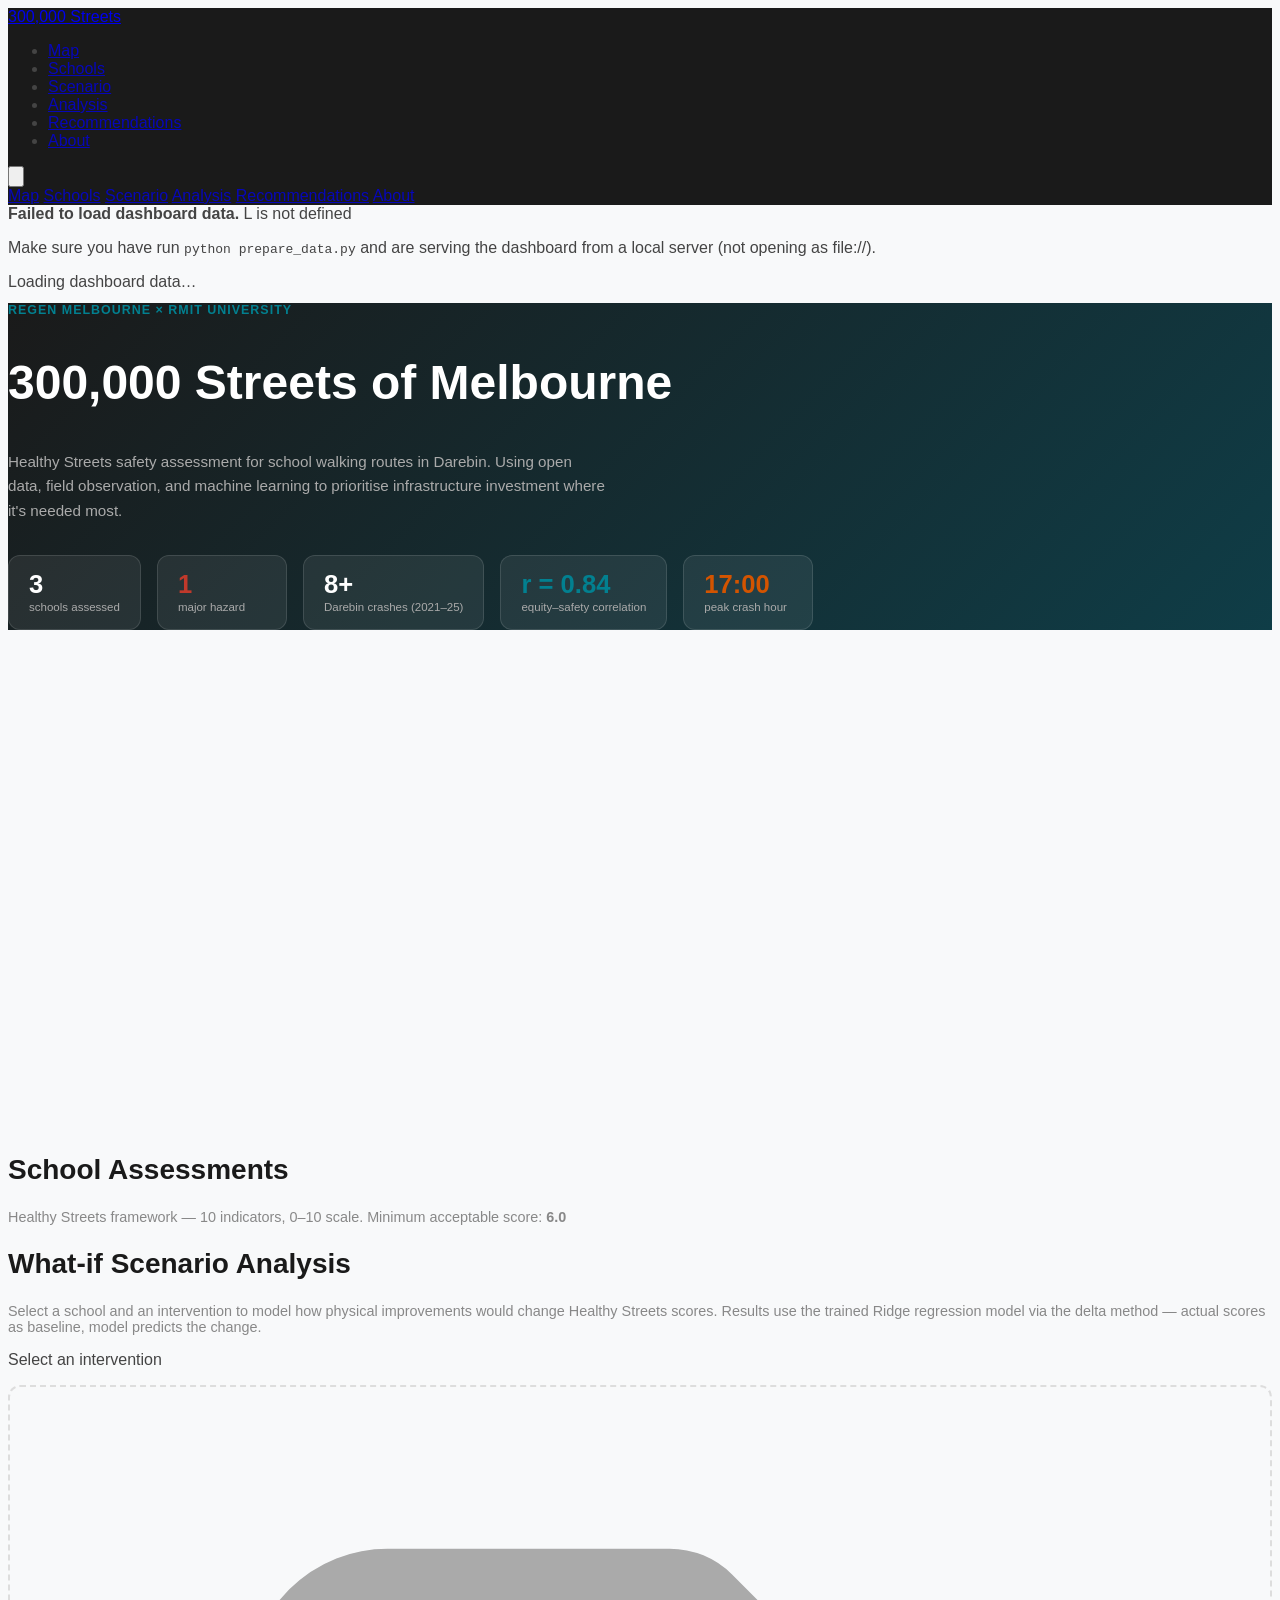
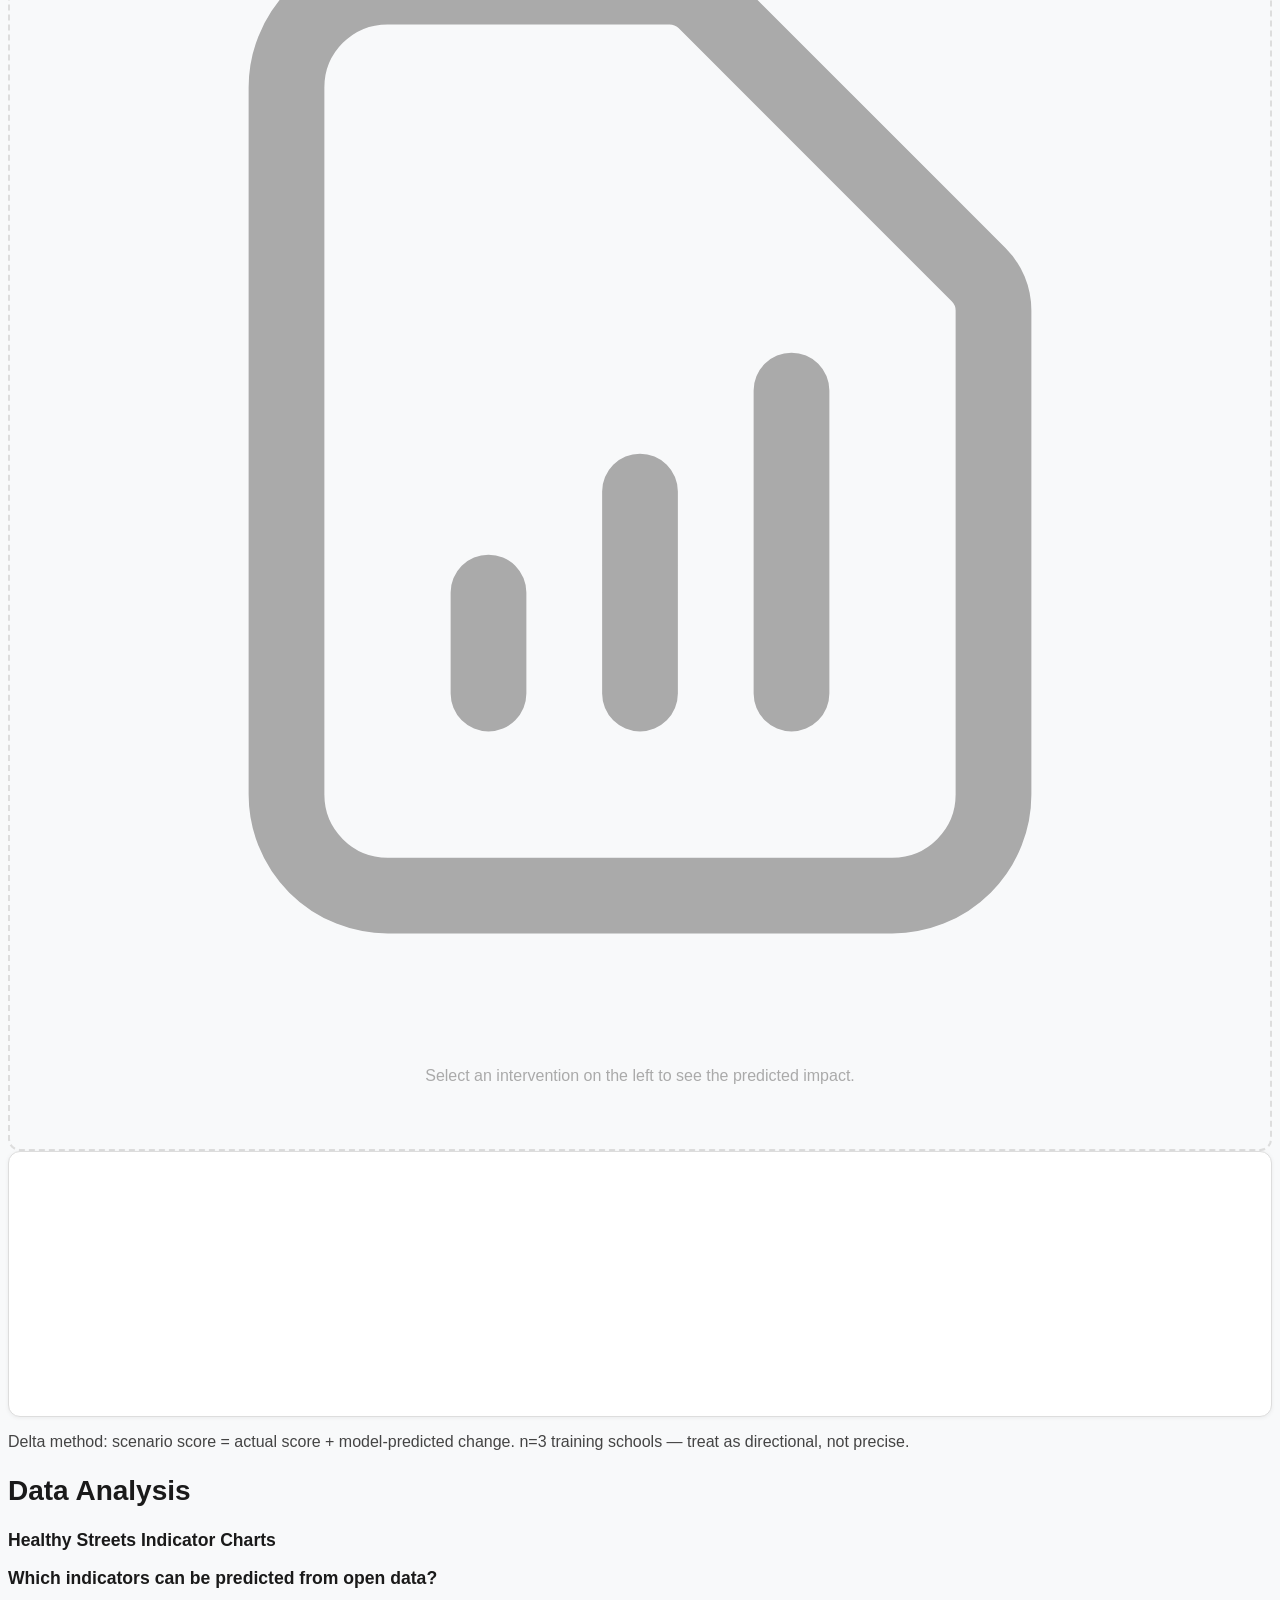
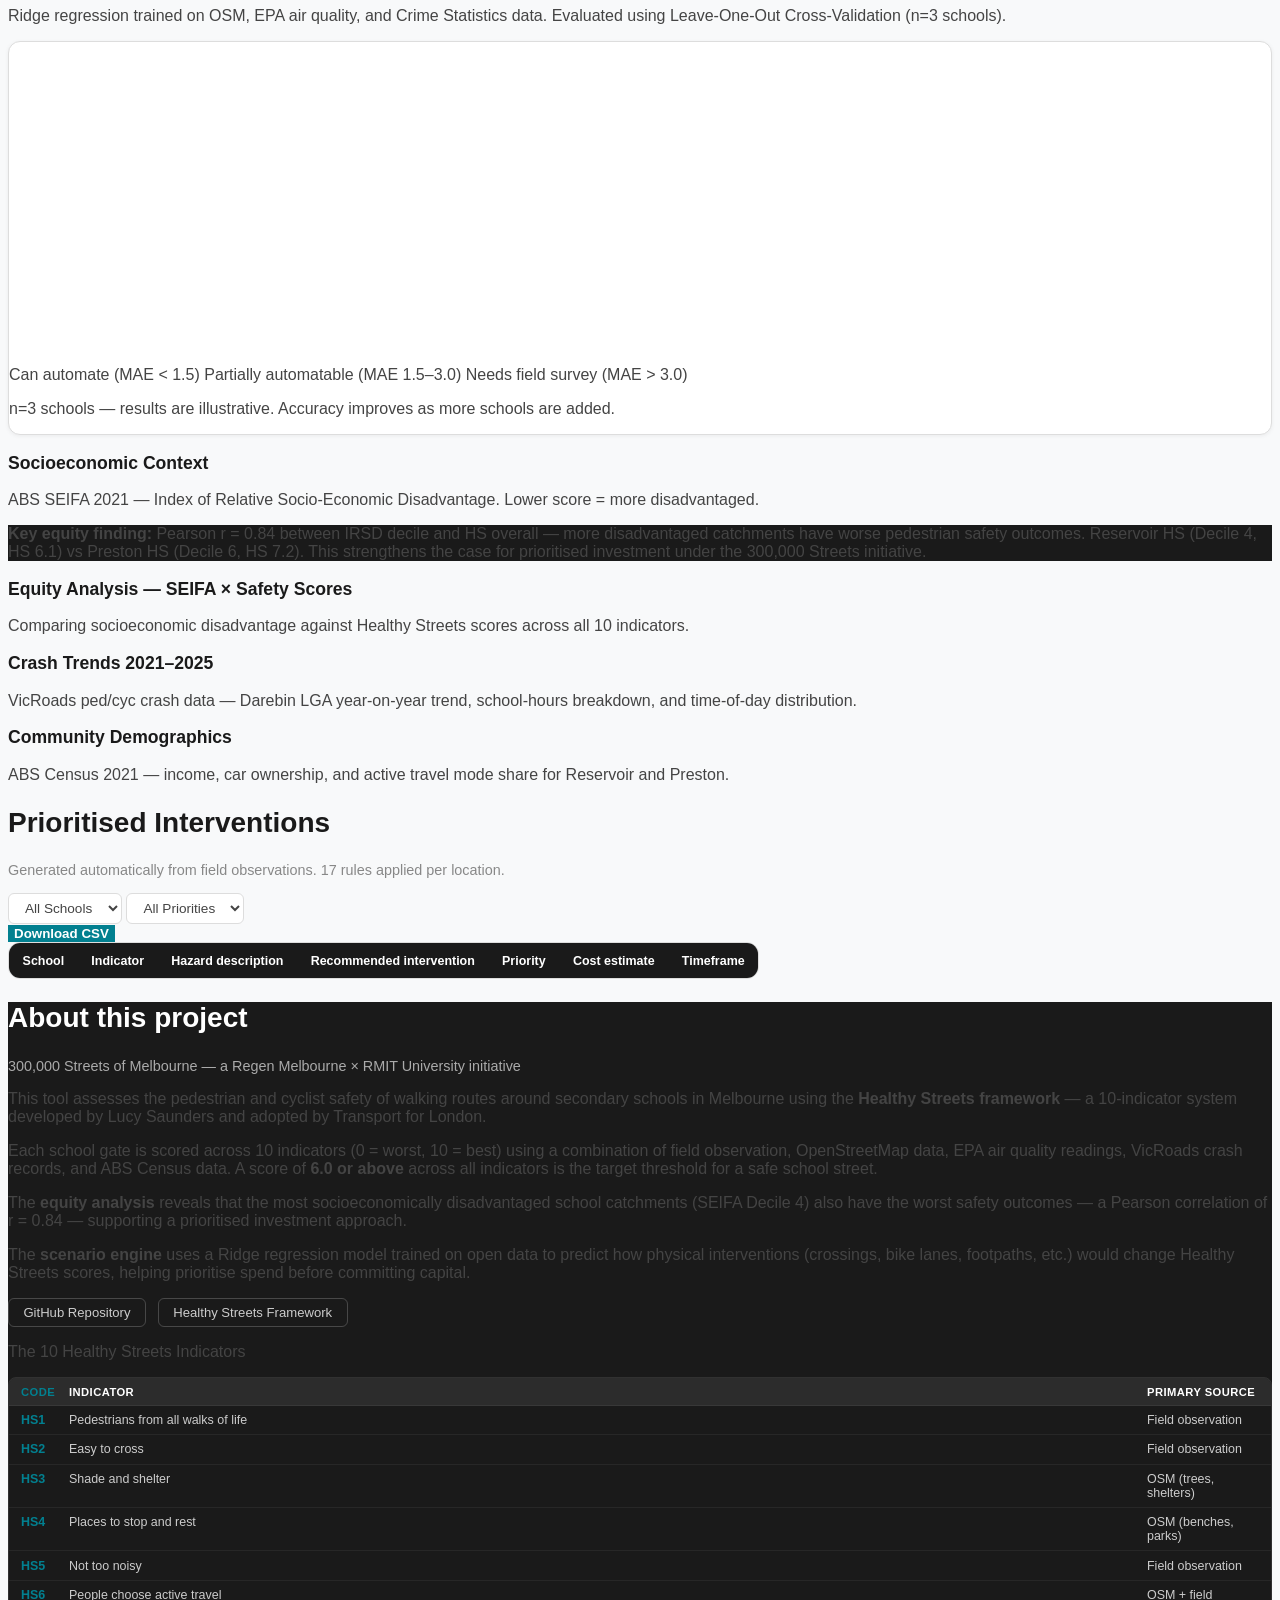
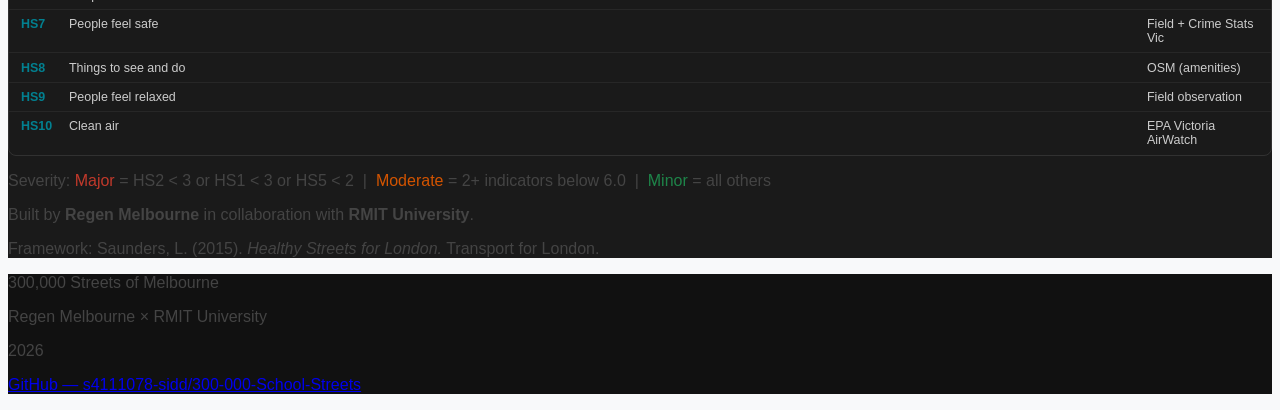
==== commit 143ebdd2: "Revert "UI Update" This reverts commit c440bac4c111686260a091446c252c2e6add8ec2." ====
--- a/docs/index.html
+++ b/docs/index.html
@@ -5,326 +5,241 @@
   <meta name="viewport" content="width=device-width, initial-scale=1.0" />
   <title>300,000 Streets — School Safety Dashboard</title>
 
+  <!-- Tailwind CSS -->
+  <script src="https://cdn.tailwindcss.com"></script>
+
   <!-- Leaflet CSS -->
   <link rel="stylesheet" href="https://unpkg.com/leaflet@1.9.4/dist/leaflet.css" />
+
   <!-- Custom styles -->
   <link rel="stylesheet" href="style.css" />
 </head>
-<body>
-
-<!-- ── HEADER ─────────────────────────────────────────────────── -->
-<header id="site-header">
-  <div class="header-inner">
-
-    <!-- Logo -->
-    <button class="header-logo-btn" onclick="switchTab('page-home')" aria-label="Home">
-      <img src="./logo.png" alt="Regen Melbourne × RMIT University" class="header-logo" />
-    </button>
-
-    <!-- Desktop nav -->
-    <nav class="header-nav" id="header-nav">
-      <button class="nav-tab active" data-page="page-home">Home</button>
-      <button class="nav-tab"        data-page="page-map">Map</button>
-      <button class="nav-tab"        data-page="page-schools">Schools</button>
-      <button class="nav-tab"        data-page="page-scenario">Scenario</button>
-      <button class="nav-tab"        data-page="page-analysis">Analysis</button>
-      <button class="nav-tab"        data-page="page-recommendations">Recommendations</button>
-      <button class="nav-tab"        data-page="page-about">About</button>
-    </nav>
-
-    <!-- Hamburger -->
-    <button class="hamburger" id="hamburger" aria-label="Open menu">
-      <span></span><span></span><span></span>
-    </button>
+<body class="bg-gray-50 text-gray-700 font-sans">
+
+  <!-- ── NAVBAR ──────────────────────────────────────────────── -->
+  <nav id="navbar" class="sticky top-0 z-50 w-full" style="background:#1A1A1A;">
+    <div class="max-w-7xl mx-auto px-4 py-3 flex items-center justify-between">
+
+      <a href="#" class="text-white font-bold text-lg tracking-tight">
+        300,000 Streets
+      </a>
+
+      <!-- Desktop nav -->
+      <ul class="hidden md:flex gap-6 text-sm text-white">
+        <li><a href="#map-section"             class="nav-link">Map</a></li>
+        <li><a href="#schools-section"         class="nav-link">Schools</a></li>
+        <li><a href="#scenario-section"        class="nav-link">Scenario</a></li>
+        <li><a href="#analysis-section"        class="nav-link">Analysis</a></li>
+        <li><a href="#recommendations-section" class="nav-link">Recommendations</a></li>
+        <li><a href="#about-section"           class="nav-link">About</a></li>
+      </ul>
+
+      <!-- Hamburger (mobile) -->
+      <button id="hamburger" class="md:hidden text-white focus:outline-none" aria-label="Menu">
+        <svg class="w-6 h-6" fill="none" stroke="currentColor" viewBox="0 0 24 24">
+          <path id="ham-open"   stroke-linecap="round" stroke-linejoin="round" stroke-width="2"
+                d="M4 6h16M4 12h16M4 18h16"/>
+          <path id="ham-close" class="hidden" stroke-linecap="round" stroke-linejoin="round"
+                stroke-width="2" d="M6 18L18 6M6 6l12 12"/>
+        </svg>
+      </button>
+    </div>
+
+    <!-- Mobile dropdown -->
+    <div id="mobile-menu" class="hidden md:hidden px-4 pb-3 flex flex-col gap-3 text-sm text-white border-t border-gray-700">
+      <a href="#map-section"             class="nav-link py-1">Map</a>
+      <a href="#schools-section"         class="nav-link py-1">Schools</a>
+      <a href="#scenario-section"        class="nav-link py-1">Scenario</a>
+      <a href="#analysis-section"        class="nav-link py-1">Analysis</a>
+      <a href="#recommendations-section" class="nav-link py-1">Recommendations</a>
+      <a href="#about-section"           class="nav-link py-1">About</a>
+    </div>
+  </nav>
+
+  <!-- ── ERROR BANNER (hidden by default) ─────────────────── -->
+  <div id="error-banner" class="hidden bg-red-100 border border-red-300 text-red-800 rounded mx-4 mt-4 p-4 text-sm">
+    <strong>Failed to load dashboard data.</strong>
+    <span id="error-msg"></span>
+    <p class="mt-1 text-xs">Make sure you have run <code>python prepare_data.py</code> and are serving
+      the dashboard from a local server (not opening as file://).</p>
   </div>
 
-  <!-- Mobile nav dropdown -->
-  <div id="mobile-menu" class="mobile-menu hidden">
-    <button class="mob-nav-tab" data-page="page-home">Home</button>
-    <button class="mob-nav-tab" data-page="page-map">Map</button>
-    <button class="mob-nav-tab" data-page="page-schools">Schools</button>
-    <button class="mob-nav-tab" data-page="page-scenario">Scenario</button>
-    <button class="mob-nav-tab" data-page="page-analysis">Analysis</button>
-    <button class="mob-nav-tab" data-page="page-recommendations">Recommendations</button>
-    <button class="mob-nav-tab" data-page="page-about">About</button>
+  <!-- ── LOADING STATE ────────────────────────────────────── -->
+  <div id="loading" class="flex items-center justify-center py-20 text-gray-500 text-sm">
+    Loading dashboard data…
   </div>
-</header>
-
-<!-- ── LOADING OVERLAY ────────────────────────────────────────── -->
-<div id="loading-overlay" class="loading-overlay">
-  <div class="loading-spinner"></div>
-  <p class="loading-text">Loading dashboard data…</p>
-</div>
-
-<!-- ── ERROR BANNER ───────────────────────────────────────────── -->
-<div id="error-banner" class="error-banner hidden">
-  <strong>Failed to load dashboard data.</strong>
-  <span id="error-msg"></span>
-  <p>Make sure you have run <code>python prepare_data.py</code> and are serving from a local server.</p>
-</div>
-
-<!-- ── PAGES ──────────────────────────────────────────────────── -->
-<main id="main-pages">
-
-  <!-- ── PAGE: HOME ─────────────────────────────────────────── -->
-  <div id="page-home" class="page hidden">
-
-    <!-- Hero banner -->
-    <section class="home-hero">
-      <div class="home-hero-inner">
-        <div class="home-hero-left">
-          <p class="hero-eyebrow">Regen Melbourne × RMIT University · City of Darebin</p>
-          <h1 class="hero-title">300,000 Streets<br>of Melbourne</h1>
-          <p class="hero-subtitle">School Streets Safety Analysis</p>
-          <p class="hero-question">
-            Do children in disadvantaged suburbs walk to school on more dangerous streets?
-          </p>
-          <div class="hero-actions">
-            <button class="btn-primary" onclick="switchTab('page-map')">View Map</button>
-            <button class="btn-outline" onclick="switchTab('page-recommendations')">See Recommendations</button>
-          </div>
-        </div>
-        <div class="home-hero-right">
-          <div class="hero-big-number">192%</div>
-          <div class="hero-big-label">increase in pedestrian &amp;<br>cyclist crashes · Darebin</div>
-          <div class="hero-big-year">2021 → 2024</div>
-        </div>
-      </div>
-    </section>
-
-    <!-- Key stats row -->
-    <section class="home-stats-section">
-      <div class="content-wrap">
-        <div id="hero-stats" class="home-stats-grid"></div>
-      </div>
-    </section>
-
-    <!-- School summary cards -->
-    <section class="home-schools-section">
-      <div class="content-wrap">
-        <h2 class="section-heading">Schools Assessed</h2>
-        <p class="section-sub">Healthy Streets framework — 10 indicators, 0–10 scale. Threshold: 6.0</p>
-        <div id="home-school-cards" class="home-school-cards"></div>
-      </div>
-    </section>
-
-    <!-- Key findings -->
-    <section class="home-findings-section">
-      <div class="content-wrap">
-        <h2 class="section-heading">Key Findings</h2>
-        <div class="findings-grid">
-
-          <div class="finding-card finding-red">
-            <div class="finding-icon">⚠</div>
-            <div class="finding-body">
-              <strong>Preston HS is MAJOR severity</strong>
-              <p>HS2 = 0.4 — no pedestrian crossing on a high-traffic arterial road. Students cross informally every day.</p>
-            </div>
-          </div>
-
-          <div class="finding-card finding-amber">
-            <div class="finding-icon">📊</div>
-            <div class="finding-body">
-              <strong>Crashes are rising — and school-timed</strong>
-              <p>192% increase in Darebin 2021–2024. At William Ruthven SC, 100% of crashes happen during school hours.</p>
-            </div>
-          </div>
-
-          <div class="finding-card finding-teal">
-            <div class="finding-icon">r=0.84</div>
-            <div class="finding-body">
-              <strong>Disadvantage predicts danger</strong>
-              <p>Strong correlation between SEIFA disadvantage decile and HS safety score across all schools.</p>
-            </div>
-          </div>
-
-          <div class="finding-card finding-green">
-            <div class="finding-icon">🤖</div>
-            <div class="finding-body">
-              <strong>2 indicators can be automated</strong>
-              <p>HS7 (feel safe) and HS10 (clean air) predicted from open data. 200+ schools can be triaged at zero survey cost.</p>
-            </div>
-          </div>
-
-        </div>
-      </div>
-    </section>
-
-    <!-- Footer rendered inside page -->
-    <footer class="site-footer">
-      <div class="footer-inner">
-        <div class="footer-left">
-          <img src="./logo.png" alt="Regen Melbourne × RMIT" class="footer-logo" />
-        </div>
-        <div class="footer-center">
-          <p class="footer-title">300,000 Streets of Melbourne</p>
-          <p class="footer-sub">Regen Melbourne × RMIT University · COSC2667/COSC2777 · 2026</p>
-          <p class="footer-sub">Framework: Saunders, L. (2015). <em>Healthy Streets for London.</em> Transport for London.</p>
-        </div>
-        <div class="footer-right">
-          <a href="https://github.com/s4111078-sidd/300-000-School-Streets"
-             target="_blank" rel="noopener" class="footer-link">GitHub Repository</a>
-          <a href="https://healthystreets.com" target="_blank" rel="noopener" class="footer-link">Healthy Streets</a>
-        </div>
-      </div>
-      <div class="footer-bottom">
-        © 2026 Regen Melbourne × RMIT University · School Streets Safety Dashboard
-      </div>
-    </footer>
-  </div>
-
-  <!-- ── PAGE: MAP ───────────────────────────────────────────── -->
-  <div id="page-map" class="page hidden page-map">
-    <div id="map"></div>
-  </div>
-
-  <!-- ── PAGE: SCHOOLS ──────────────────────────────────────── -->
-  <div id="page-schools" class="page hidden page-scroll">
-    <div class="content-wrap py-10">
+
+  <!-- ── MAIN CONTENT (hidden until data loads) ────────────── -->
+  <main id="main-content" class="hidden">
+
+    <!-- ── HERO ──────────────────────────────────────────────── -->
+    <section id="hero-section" class="hero-section">
+      <div class="max-w-7xl mx-auto px-4 py-12">
+        <p class="hero-eyebrow">Regen Melbourne × RMIT University</p>
+        <h1 class="hero-title">300,000 Streets of Melbourne</h1>
+        <p class="hero-sub">
+          Healthy Streets safety assessment for school walking routes in Darebin.
+          Using open data, field observation, and machine learning to prioritise
+          infrastructure investment where it's needed most.
+        </p>
+        <div id="hero-stats" class="hero-stats"></div>
+      </div>
+    </section>
+
+    <!-- ── SECTION 1 — MAP ──────────────────────────────────── -->
+    <section id="map-section" class="w-full">
+      <div id="map"></div>
+    </section>
+
+    <!-- ── SECTION 2 — SCHOOLS ──────────────────────────────── -->
+    <section id="schools-section" class="max-w-7xl mx-auto px-4 py-12">
       <h2 class="section-heading">School Assessments</h2>
       <p class="section-sub">
         Healthy Streets framework — 10 indicators, 0–10 scale.
         Minimum acceptable score: <strong>6.0</strong>
       </p>
-      <div id="school-tabs" class="school-tabs-row mt-6"></div>
+
+      <div id="school-tabs" class="flex gap-2 mt-6 overflow-x-auto pb-1"></div>
       <div id="school-content" class="mt-4"></div>
-    </div>
-    <footer class="site-footer">
-      <div class="footer-inner">
-        <div class="footer-center">
-          <p class="footer-title">300,000 Streets of Melbourne</p>
-          <p class="footer-sub">Regen Melbourne × RMIT University · 2026</p>
-        </div>
-      </div>
-    </footer>
-  </div>
-
-  <!-- ── PAGE: SCENARIO ─────────────────────────────────────── -->
-  <div id="page-scenario" class="page hidden page-scroll">
-    <div class="content-wrap py-10">
-      <h2 class="section-heading">What-if Scenario Analysis</h2>
+    </section>
+
+    <!-- ── SECTION 3 — SCENARIO ─────────────────────────────── -->
+    <section id="scenario-section" class="bg-white py-12">
+      <div class="max-w-7xl mx-auto px-4">
+        <h2 class="section-heading">What-if Scenario Analysis</h2>
+        <p class="section-sub">
+          Select a school and an intervention to model how physical improvements
+          would change Healthy Streets scores. Results use the trained Ridge regression
+          model via the delta method — actual scores as baseline, model predicts the change.
+        </p>
+
+        <!-- School tabs -->
+        <div id="scenario-tabs" class="flex gap-2 mt-6 overflow-x-auto pb-1"></div>
+
+        <div class="mt-6 grid grid-cols-1 lg:grid-cols-5 gap-6">
+
+          <!-- Left: intervention picker -->
+          <div class="lg:col-span-2">
+            <p class="text-xs font-semibold text-gray-500 uppercase tracking-wide mb-3">
+              Select an intervention
+            </p>
+            <div id="intervention-grid" class="space-y-2"></div>
+          </div>
+
+          <!-- Right: result panel -->
+          <div class="lg:col-span-3">
+            <!-- Placeholder -->
+            <div id="scenario-placeholder" class="scenario-placeholder">
+              <svg class="w-10 h-10 text-gray-300 mx-auto mb-3" fill="none" stroke="currentColor" viewBox="0 0 24 24">
+                <path stroke-linecap="round" stroke-linejoin="round" stroke-width="1.5"
+                      d="M9 17v-2m3 2v-4m3 4v-6m2 10H7a2 2 0 01-2-2V5a2 2 0 012-2h5.586
+                         a1 1 0 01.707.293l5.414 5.414a1 1 0 01.293.707V19a2 2 0 01-2 2z"/>
+              </svg>
+              <p class="text-gray-400 text-sm">Select an intervention on the left to see the predicted impact.</p>
+            </div>
+
+            <!-- Result -->
+            <div id="scenario-result" class="hidden">
+              <div id="scenario-meta" class="scenario-meta-strip"></div>
+              <div class="card p-4 mt-4">
+                <canvas id="scenario-chart" height="260"></canvas>
+              </div>
+              <p class="text-xs text-gray-400 italic mt-2">
+                Delta method: scenario score = actual score + model-predicted change.
+                n=3 training schools — treat as directional, not precise.
+              </p>
+            </div>
+          </div>
+        </div>
+      </div>
+    </section>
+
+    <!-- ── SECTION 4 — ANALYSIS ─────────────────────────────── -->
+    <section id="analysis-section" class="py-12" style="background:#F8F9FA;">
+      <div class="max-w-7xl mx-auto px-4">
+        <h2 class="section-heading">Data Analysis</h2>
+
+        <!-- 4a: HS charts -->
+        <h3 class="subsection-heading mt-8">Healthy Streets Indicator Charts</h3>
+        <div id="hs-charts" class="grid grid-cols-1 md:grid-cols-2 gap-6 mt-4"></div>
+
+        <!-- 4b: ML results -->
+        <h3 class="subsection-heading mt-12">
+          Which indicators can be predicted from open data?
+        </h3>
+        <p class="text-sm text-gray-500 mt-1">
+          Ridge regression trained on OSM, EPA air quality, and Crime Statistics data.
+          Evaluated using Leave-One-Out Cross-Validation (n=3 schools).
+        </p>
+        <div class="mt-6 card p-6">
+          <canvas id="ml-chart" height="320"></canvas>
+          <div class="ml-legend mt-4 flex flex-wrap gap-4 text-xs text-gray-600">
+            <span class="flex items-center gap-1">
+              <span class="inline-block w-3 h-3 rounded-sm" style="background:#1E8449"></span>
+              Can automate (MAE &lt; 1.5)
+            </span>
+            <span class="flex items-center gap-1">
+              <span class="inline-block w-3 h-3 rounded-sm" style="background:#D35400"></span>
+              Partially automatable (MAE 1.5–3.0)
+            </span>
+            <span class="flex items-center gap-1">
+              <span class="inline-block w-3 h-3 rounded-sm" style="background:#C0392B"></span>
+              Needs field survey (MAE &gt; 3.0)
+            </span>
+          </div>
+          <p class="text-xs text-gray-400 italic mt-3">
+            n=3 schools — results are illustrative. Accuracy improves as more schools are added.
+          </p>
+        </div>
+        <div id="ml-chart-images" class="grid grid-cols-1 md:grid-cols-2 gap-6 mt-6"></div>
+
+        <!-- 4c: SEIFA -->
+        <h3 class="subsection-heading mt-12">Socioeconomic Context</h3>
+        <p class="text-sm text-gray-500 mt-1">
+          ABS SEIFA 2021 — Index of Relative Socio-Economic Disadvantage. Lower score = more disadvantaged.
+        </p>
+        <div id="seifa-cards" class="grid grid-cols-1 md:grid-cols-3 gap-6 mt-4"></div>
+
+        <div class="mt-6 rounded-lg p-6 text-white text-sm leading-relaxed"
+             style="background:#1A1A1A;">
+          <strong class="block mb-1">Key equity finding:</strong>
+          Pearson r = 0.84 between IRSD decile and HS overall — more disadvantaged catchments
+          have worse pedestrian safety outcomes. Reservoir HS (Decile 4, HS 6.1) vs Preston HS
+          (Decile 6, HS 7.2). This strengthens the case for prioritised investment under the
+          300,000 Streets initiative.
+        </div>
+
+        <!-- 4d: Equity chart -->
+        <h3 class="subsection-heading mt-12">Equity Analysis — SEIFA × Safety Scores</h3>
+        <p class="text-sm text-gray-500 mt-1">
+          Comparing socioeconomic disadvantage against Healthy Streets scores across all 10 indicators.
+        </p>
+        <div id="equity-chart" class="mt-4"></div>
+
+        <!-- 4e: Crash trends -->
+        <h3 class="subsection-heading mt-12">Crash Trends 2021–2025</h3>
+        <p class="text-sm text-gray-500 mt-1">
+          VicRoads ped/cyc crash data — Darebin LGA year-on-year trend, school-hours breakdown,
+          and time-of-day distribution.
+        </p>
+        <div id="crash-chart" class="mt-4"></div>
+
+        <!-- 4f: Demographics -->
+        <h3 class="subsection-heading mt-12">Community Demographics</h3>
+        <p class="text-sm text-gray-500 mt-1">
+          ABS Census 2021 — income, car ownership, and active travel mode share for Reservoir and Preston.
+        </p>
+        <div id="demographics-chart" class="mt-4"></div>
+
+      </div>
+    </section>
+
+    <!-- ── SECTION 5 — RECOMMENDATIONS ─────────────────────── -->
+    <section id="recommendations-section" class="max-w-7xl mx-auto px-4 py-12">
+      <h2 class="section-heading">Prioritised Interventions</h2>
       <p class="section-sub">
-        Select a school and an intervention to model how physical improvements would change
-        Healthy Streets scores. Uses Ridge regression delta method — actual scores as baseline.
+        Generated automatically from field observations. 17 rules applied per location.
       </p>
-
-      <div id="scenario-tabs" class="school-tabs-row mt-6"></div>
-
-      <div class="mt-6 grid grid-cols-1 lg:grid-cols-5 gap-6">
-        <div class="lg:col-span-2">
-          <p class="text-xs font-semibold text-gray-500 uppercase tracking-wide mb-3">
-            Select an intervention
-          </p>
-          <div id="intervention-grid" class="space-y-2"></div>
-        </div>
-        <div class="lg:col-span-3">
-          <div id="scenario-placeholder" class="scenario-placeholder">
-            <svg class="w-10 h-10 text-gray-300 mx-auto mb-3" fill="none" stroke="currentColor" viewBox="0 0 24 24">
-              <path stroke-linecap="round" stroke-linejoin="round" stroke-width="1.5"
-                    d="M9 17v-2m3 2v-4m3 4v-6m2 10H7a2 2 0 01-2-2V5a2 2 0 012-2h5.586
-                       a1 1 0 01.707.293l5.414 5.414a1 1 0 01.293.707V19a2 2 0 01-2 2z"/>
-            </svg>
-            <p class="text-gray-400 text-sm">Select an intervention on the left to see the predicted impact.</p>
-          </div>
-          <div id="scenario-result" class="hidden">
-            <div id="scenario-meta" class="scenario-meta-strip"></div>
-            <div class="card p-4 mt-4">
-              <canvas id="scenario-chart" height="260"></canvas>
-            </div>
-            <p class="text-xs text-gray-400 italic mt-2">
-              Delta method: scenario score = actual score + model-predicted change.
-              n=3 training schools — treat as directional, not precise.
-            </p>
-          </div>
-        </div>
-      </div>
-    </div>
-    <footer class="site-footer">
-      <div class="footer-inner">
-        <div class="footer-center">
-          <p class="footer-title">300,000 Streets of Melbourne</p>
-          <p class="footer-sub">Regen Melbourne × RMIT University · 2026</p>
-        </div>
-      </div>
-    </footer>
-  </div>
-
-  <!-- ── PAGE: ANALYSIS ─────────────────────────────────────── -->
-  <div id="page-analysis" class="page hidden page-scroll" style="background:#F8F9FA;">
-    <div class="content-wrap py-10">
-      <h2 class="section-heading">Data Analysis</h2>
-
-      <h3 class="subsection-heading mt-8">Healthy Streets Indicator Charts</h3>
-      <div id="hs-charts" class="grid grid-cols-1 md:grid-cols-2 gap-6 mt-4"></div>
-
-      <h3 class="subsection-heading mt-12">Which indicators can be predicted from open data?</h3>
-      <p class="text-sm text-gray-500 mt-1">
-        Ridge regression trained on OSM, EPA air quality, and Crime Statistics data.
-        Leave-One-Out Cross-Validation (n=3).
-      </p>
-      <div class="mt-6 card p-6">
-        <canvas id="ml-chart" height="320"></canvas>
-        <div class="ml-legend mt-4 flex flex-wrap gap-4 text-xs text-gray-600">
-          <span class="flex items-center gap-1">
-            <span class="inline-block w-3 h-3 rounded-sm" style="background:#1E8449"></span>
-            Can automate (MAE &lt; 1.5)
-          </span>
-          <span class="flex items-center gap-1">
-            <span class="inline-block w-3 h-3 rounded-sm" style="background:#D35400"></span>
-            Partially automatable (MAE 1.5–3.0)
-          </span>
-          <span class="flex items-center gap-1">
-            <span class="inline-block w-3 h-3 rounded-sm" style="background:#C0392B"></span>
-            Needs field survey (MAE &gt; 3.0)
-          </span>
-        </div>
-        <p class="text-xs text-gray-400 italic mt-3">
-          n=3 schools — results are illustrative. Accuracy improves as more schools are added.
-        </p>
-      </div>
-      <div id="ml-chart-images" class="grid grid-cols-1 md:grid-cols-2 gap-6 mt-6"></div>
-
-      <h3 class="subsection-heading mt-12">Socioeconomic Context</h3>
-      <p class="text-sm text-gray-500 mt-1">
-        ABS SEIFA 2021 — Index of Relative Socio-Economic Disadvantage. Lower score = more disadvantaged.
-      </p>
-      <div id="seifa-cards" class="grid grid-cols-1 md:grid-cols-3 gap-6 mt-4"></div>
-      <div class="mt-6 rounded-lg p-6 text-white text-sm leading-relaxed" style="background:#1A1A1A;">
-        <strong class="block mb-1">Key equity finding:</strong>
-        Pearson r = 0.84 between IRSD decile and HS overall — more disadvantaged catchments
-        have worse pedestrian safety outcomes.
-      </div>
-
-      <h3 class="subsection-heading mt-12">Equity Analysis — SEIFA × Safety Scores</h3>
-      <div id="equity-chart" class="mt-4"></div>
-
-      <h3 class="subsection-heading mt-12">Crash Trends 2021–2025</h3>
-      <p class="text-sm text-gray-500 mt-1">
-        VicRoads ped/cyc crash data — Darebin LGA year trend, school-hours breakdown, time-of-day distribution.
-      </p>
-      <div id="crash-chart" class="mt-4"></div>
-
-      <h3 class="subsection-heading mt-12">Community Demographics</h3>
-      <p class="text-sm text-gray-500 mt-1">
-        ABS Census 2021 — income, car ownership, and active travel mode share.
-      </p>
-      <div id="demographics-chart" class="mt-4"></div>
-    </div>
-    <footer class="site-footer">
-      <div class="footer-inner">
-        <div class="footer-center">
-          <p class="footer-title">300,000 Streets of Melbourne</p>
-          <p class="footer-sub">Regen Melbourne × RMIT University · 2026</p>
-        </div>
-      </div>
-    </footer>
-  </div>
-
-  <!-- ── PAGE: RECOMMENDATIONS ──────────────────────────────── -->
-  <div id="page-recommendations" class="page hidden page-scroll">
-    <div class="content-wrap py-10">
-      <h2 class="section-heading">Prioritised Interventions</h2>
-      <p class="section-sub">Generated automatically from field observations. 17 rules applied per location.</p>
 
       <div class="flex flex-wrap items-center gap-3 mt-6">
         <select id="filter-school" class="filter-select">
@@ -360,109 +275,127 @@
           <tbody id="rec-tbody"></tbody>
         </table>
       </div>
+
       <div id="rec-cards" class="md:hidden mt-4 space-y-3"></div>
-    </div>
-    <footer class="site-footer">
-      <div class="footer-inner">
-        <div class="footer-center">
-          <p class="footer-title">300,000 Streets of Melbourne</p>
-          <p class="footer-sub">Regen Melbourne × RMIT University · 2026</p>
-        </div>
-      </div>
-    </footer>
+    </section>
+
+    <!-- ── SECTION 6 — ABOUT ─────────────────────────────────── -->
+    <section id="about-section" class="py-12" style="background:#1A1A1A;">
+      <div class="max-w-7xl mx-auto px-4">
+        <h2 class="section-heading" style="color:#fff;">About this project</h2>
+        <p class="section-sub mt-1" style="color:#aaa;">
+          300,000 Streets of Melbourne — a Regen Melbourne × RMIT University initiative
+        </p>
+
+        <div class="grid grid-cols-1 md:grid-cols-2 gap-10 mt-8">
+
+          <!-- Left: project description -->
+          <div class="text-sm text-gray-300 space-y-4">
+            <p>
+              This tool assesses the pedestrian and cyclist safety of walking routes around
+              secondary schools in Melbourne using the <strong class="text-white">Healthy Streets
+              framework</strong> — a 10-indicator system developed by Lucy Saunders and adopted
+              by Transport for London.
+            </p>
+            <p>
+              Each school gate is scored across 10 indicators (0 = worst, 10 = best) using a
+              combination of field observation, OpenStreetMap data, EPA air quality readings,
+              VicRoads crash records, and ABS Census data. A score of <strong class="text-white">6.0
+              or above</strong> across all indicators is the target threshold for a safe school street.
+            </p>
+            <p>
+              The <strong class="text-white">equity analysis</strong> reveals that the most
+              socioeconomically disadvantaged school catchments (SEIFA Decile 4) also have the
+              worst safety outcomes — a Pearson correlation of r = 0.84 — supporting a
+              prioritised investment approach.
+            </p>
+            <p>
+              The <strong class="text-white">scenario engine</strong> uses a Ridge regression
+              model trained on open data to predict how physical interventions (crossings, bike
+              lanes, footpaths, etc.) would change Healthy Streets scores, helping
+              prioritise spend before committing capital.
+            </p>
+            <div class="about-links mt-4">
+              <a href="https://github.com/s4111078-sidd/300-000-School-Streets"
+                 target="_blank" rel="noopener" class="about-link">
+                GitHub Repository
+              </a>
+              <a href="https://healthystreets.com" target="_blank" rel="noopener" class="about-link">
+                Healthy Streets Framework
+              </a>
+            </div>
+          </div>
+
+          <!-- Right: indicator table -->
+          <div>
+            <p class="text-xs font-semibold text-gray-400 uppercase tracking-wide mb-3">
+              The 10 Healthy Streets Indicators
+            </p>
+            <div class="about-indicator-table">
+              <div class="about-indicator-row about-indicator-header">
+                <span>Code</span><span>Indicator</span><span>Primary source</span>
+              </div>
+              <div class="about-indicator-row"><span>HS1</span><span>Pedestrians from all walks of life</span><span>Field observation</span></div>
+              <div class="about-indicator-row"><span>HS2</span><span>Easy to cross</span><span>Field observation</span></div>
+              <div class="about-indicator-row"><span>HS3</span><span>Shade and shelter</span><span>OSM (trees, shelters)</span></div>
+              <div class="about-indicator-row"><span>HS4</span><span>Places to stop and rest</span><span>OSM (benches, parks)</span></div>
+              <div class="about-indicator-row"><span>HS5</span><span>Not too noisy</span><span>Field observation</span></div>
+              <div class="about-indicator-row"><span>HS6</span><span>People choose active travel</span><span>OSM + field</span></div>
+              <div class="about-indicator-row"><span>HS7</span><span>People feel safe</span><span>Field + Crime Stats Vic</span></div>
+              <div class="about-indicator-row"><span>HS8</span><span>Things to see and do</span><span>OSM (amenities)</span></div>
+              <div class="about-indicator-row"><span>HS9</span><span>People feel relaxed</span><span>Field observation</span></div>
+              <div class="about-indicator-row"><span>HS10</span><span>Clean air</span><span>EPA Victoria AirWatch</span></div>
+            </div>
+            <p class="text-xs text-gray-500 mt-3">
+              Severity: <span style="color:#C0392B">Major</span> = HS2 &lt; 3 or HS1 &lt; 3 or HS5 &lt; 2 &nbsp;|&nbsp;
+              <span style="color:#D35400">Moderate</span> = 2+ indicators below 6.0 &nbsp;|&nbsp;
+              <span style="color:#1E8449">Minor</span> = all others
+            </p>
+          </div>
+        </div>
+
+        <!-- Partners -->
+        <div class="mt-10 pt-8 border-t border-gray-700 text-center text-sm text-gray-500">
+          <p>
+            Built by <strong class="text-gray-300">Regen Melbourne</strong> in collaboration with
+            <strong class="text-gray-300">RMIT University</strong>.
+          </p>
+          <p class="mt-1">
+            Framework: Saunders, L. (2015). <em>Healthy Streets for London.</em> Transport for London.
+          </p>
+        </div>
+      </div>
+    </section>
+
+  </main>
+
+  <!-- ── FOOTER ──────────────────────────────────────────────── -->
+  <footer class="w-full py-8 text-center text-sm text-gray-300" style="background:#111;">
+    <p class="font-semibold text-white">300,000 Streets of Melbourne</p>
+    <p class="mt-1">Regen Melbourne &times; RMIT University</p>
+    <p class="mt-1">2026</p>
+    <p class="mt-3">
+      <a href="https://github.com/s4111078-sidd/300-000-School-Streets"
+         class="underline hover:text-white transition"
+         target="_blank" rel="noopener">
+        GitHub — s4111078-sidd/300-000-School-Streets
+      </a>
+    </p>
+  </footer>
+
+  <!-- ── LIGHTBOX ──────────────────────────────────────────────── -->
+  <div id="lightbox" role="dialog" aria-modal="true" aria-label="Chart enlarged view">
+    <button id="lightbox-close" aria-label="Close">&times;</button>
+    <img id="lightbox-img" src="" alt="" />
   </div>
 
-  <!-- ── PAGE: ABOUT ────────────────────────────────────────── -->
-  <div id="page-about" class="page hidden page-scroll" style="background:#1A1A1A;">
-    <div class="content-wrap py-12">
-      <h2 class="section-heading" style="color:#fff;">About this project</h2>
-      <p class="section-sub mt-1" style="color:#aaa;">
-        300,000 Streets of Melbourne — a Regen Melbourne × RMIT University initiative
-      </p>
-
-      <div class="grid grid-cols-1 md:grid-cols-2 gap-10 mt-8">
-        <div class="text-sm text-gray-300 space-y-4">
-          <p>
-            This tool assesses the pedestrian and cyclist safety of walking routes around
-            secondary schools in Melbourne using the <strong class="text-white">Healthy Streets
-            framework</strong> — a 10-indicator system developed by Lucy Saunders and adopted
-            by Transport for London.
-          </p>
-          <p>
-            Each school gate is scored across 10 indicators (0 = worst, 10 = best) using a
-            combination of field observation, OpenStreetMap data, EPA air quality readings,
-            VicRoads crash records, and ABS Census data. A score of <strong class="text-white">6.0
-            or above</strong> is the target threshold for a safe school street.
-          </p>
-          <p>
-            The <strong class="text-white">equity analysis</strong> reveals that the most
-            socioeconomically disadvantaged school catchments also have the worst safety outcomes
-            — a Pearson correlation of r = 0.84 — supporting a prioritised investment approach.
-          </p>
-          <p>
-            The <strong class="text-white">scenario engine</strong> uses a Ridge regression
-            model trained on open data to predict how physical interventions would change
-            Healthy Streets scores, helping prioritise spend before committing capital.
-          </p>
-          <div class="about-links mt-4">
-            <a href="https://github.com/s4111078-sidd/300-000-School-Streets"
-               target="_blank" rel="noopener" class="about-link">GitHub Repository</a>
-            <a href="https://healthystreets.com" target="_blank" rel="noopener" class="about-link">
-              Healthy Streets Framework</a>
-          </div>
-        </div>
-
-        <div>
-          <p class="text-xs font-semibold text-gray-400 uppercase tracking-wide mb-3">
-            The 10 Healthy Streets Indicators
-          </p>
-          <div class="about-indicator-table">
-            <div class="about-indicator-row about-indicator-header">
-              <span>Code</span><span>Indicator</span><span>Primary source</span>
-            </div>
-            <div class="about-indicator-row"><span>HS1</span><span>Pedestrians from all walks of life</span><span>Field observation</span></div>
-            <div class="about-indicator-row"><span>HS2</span><span>Easy to cross</span><span>Field observation</span></div>
-            <div class="about-indicator-row"><span>HS3</span><span>Shade and shelter</span><span>OSM (trees, shelters)</span></div>
-            <div class="about-indicator-row"><span>HS4</span><span>Places to stop and rest</span><span>OSM (benches, parks)</span></div>
-            <div class="about-indicator-row"><span>HS5</span><span>Not too noisy</span><span>Field observation</span></div>
-            <div class="about-indicator-row"><span>HS6</span><span>People choose active travel</span><span>OSM + field</span></div>
-            <div class="about-indicator-row"><span>HS7</span><span>People feel safe</span><span>Field + Crime Stats Vic</span></div>
-            <div class="about-indicator-row"><span>HS8</span><span>Things to see and do</span><span>OSM (amenities)</span></div>
-            <div class="about-indicator-row"><span>HS9</span><span>People feel relaxed</span><span>Field observation</span></div>
-            <div class="about-indicator-row"><span>HS10</span><span>Clean air</span><span>EPA Victoria AirWatch</span></div>
-          </div>
-          <p class="text-xs text-gray-500 mt-3">
-            Severity: <span style="color:#C0392B">Major</span> = HS2 &lt; 4 or HS1 &lt; 4 or HS5 &lt; 3 &nbsp;|&nbsp;
-            <span style="color:#D35400">Moderate</span> = 2+ indicators below 6.0 &nbsp;|&nbsp;
-            <span style="color:#1E8449">Minor</span> = all others
-          </p>
-        </div>
-      </div>
-
-      <div class="mt-10 pt-8 border-t border-gray-700 text-center text-sm text-gray-500">
-        <img src="./logo.png" alt="Regen Melbourne × RMIT" class="h-10 mx-auto mb-4 opacity-80" />
-        <p>Built by <strong class="text-gray-300">Regen Melbourne</strong> in collaboration with
-           <strong class="text-gray-300">RMIT University</strong>.</p>
-        <p class="mt-1">Framework: Saunders, L. (2015). <em>Healthy Streets for London.</em> Transport for London.</p>
-      </div>
-    </div>
-  </div>
-
-</main>
-
-<!-- ── LIGHTBOX ──────────────────────────────────────────────── -->
-<div id="lightbox" role="dialog" aria-modal="true" aria-label="Chart enlarged view">
-  <button id="lightbox-close" aria-label="Close">&times;</button>
-  <img id="lightbox-img" src="" alt="" />
-</div>
-
-<!-- Leaflet JS -->
-<script src="https://unpkg.com/leaflet@1.9.4/dist/leaflet.js"></script>
-<!-- Leaflet.heat -->
-<script src="https://unpkg.com/leaflet.heat@0.2.0/dist/leaflet-heat.js"></script>
-<!-- Chart.js -->
-<script src="https://cdn.jsdelivr.net/npm/chart.js"></script>
-<!-- App -->
-<script src="app.js"></script>
+  <!-- Leaflet JS -->
+  <script src="https://unpkg.com/leaflet@1.9.4/dist/leaflet.js"></script>
+  <!-- Leaflet.heat -->
+  <script src="https://unpkg.com/leaflet.heat@0.2.0/dist/leaflet-heat.js"></script>
+  <!-- Chart.js -->
+  <script src="https://cdn.jsdelivr.net/npm/chart.js"></script>
+  <!-- App -->
+  <script src="app.js"></script>
 </body>
 </html>
--- a/docs/style.css
+++ b/docs/style.css
@@ -1,303 +1,111 @@
-/* ── Reset / Base ──────────────────────────────────────────────── */
-*, *::before, *::after { box-sizing: border-box; margin: 0; padding: 0; }
+/* ── Reset / Base ──────────────────────────────────────────── */
+*, *::before, *::after { box-sizing: border-box; }
+
 html { scroll-behavior: smooth; }
+
 body {
   font-family: -apple-system, BlinkMacSystemFont, 'Segoe UI', Roboto, sans-serif;
-  color: #444;
+  color: #444444;
   background: #F8F9FA;
-  overflow: hidden; /* pages scroll independently */
-}
-
-/* ── Tailwind-like utilities used in HTML ──────────────────────── */
-.hidden   { display: none !important; }
-.grid     { display: grid; }
-.flex     { display: flex; }
-.flex-col { flex-direction: column; }
-.flex-wrap { flex-wrap: wrap; }
-.items-center { align-items: center; }
-.items-baseline { align-items: baseline; }
-.justify-between { justify-content: space-between; }
-.gap-1  { gap: 0.25rem; }
-.gap-2  { gap: 0.5rem; }
-.gap-3  { gap: 0.75rem; }
-.gap-4  { gap: 1rem; }
-.gap-6  { gap: 1.5rem; }
-.gap-10 { gap: 2.5rem; }
-.mt-1 { margin-top: 0.25rem; }
-.mt-2 { margin-top: 0.5rem; }
-.mt-3 { margin-top: 0.75rem; }
-.mt-4 { margin-top: 1rem; }
-.mt-6 { margin-top: 1.5rem; }
-.mt-8 { margin-top: 2rem; }
-.mt-10 { margin-top: 2.5rem; }
-.mt-12 { margin-top: 3rem; }
-.mb-1 { margin-bottom: 0.25rem; }
-.mb-3 { margin-bottom: 0.75rem; }
-.mb-4 { margin-bottom: 1rem; }
-.ml-1 { margin-left: 0.25rem; }
-.ml-2 { margin-left: 0.5rem; }
-.ml-auto { margin-left: auto; }
-.mx-1 { margin-left: 0.25rem; margin-right: 0.25rem; }
-.p-4 { padding: 1rem; }
-.p-6 { padding: 1.5rem; }
-.pt-8 { padding-top: 2rem; }
-.py-1 { padding-top: 0.25rem; padding-bottom: 0.25rem; }
-.py-10 { padding-top: 2.5rem; padding-bottom: 2.5rem; }
-.py-12 { padding-top: 3rem; padding-bottom: 3rem; }
-.px-4 { padding-left: 1rem; padding-right: 1rem; }
-.px-4 { padding-left: 1rem; padding-right: 1rem; }
-.px-4.py-2 { padding: 0.5rem 1rem; }
-.space-y-2 > * + * { margin-top: 0.5rem; }
-.space-y-3 > * + * { margin-top: 0.75rem; }
-.space-y-4 > * + * { margin-top: 1rem; }
-.overflow-x-auto { overflow-x: auto; }
-.overflow-hidden { overflow: hidden; }
-.w-full { width: 100%; }
-.text-white { color: #fff; }
-.text-sm   { font-size: 0.875rem; }
-.text-xs   { font-size: 0.75rem; }
-.text-lg   { font-size: 1.125rem; }
-.text-xl   { font-size: 1.25rem; }
-.font-bold   { font-weight: 700; }
-.font-semibold { font-weight: 600; }
-.font-medium { font-weight: 500; }
-.italic { font-style: italic; }
-.uppercase { text-transform: uppercase; }
-.tracking-wide { letter-spacing: 0.05em; }
-.rounded { border-radius: 0.375rem; }
-.rounded-lg { border-radius: 0.5rem; }
-.border-t { border-top: 1px solid; }
-.border-gray-700 { border-color: #374151; }
-.text-center { text-align: center; }
-.text-gray-300 { color: #D1D5DB; }
-.text-gray-400 { color: #9CA3AF; }
-.text-gray-500 { color: #6B7280; }
-.text-gray-600 { color: #4B5563; }
-.text-gray-700 { color: #374151; }
-.text-gray-900 { color: #111827; }
-.leading-relaxed { line-height: 1.625; }
-.block { display: block; }
-.inline-block { display: inline-block; }
-.w-3 { width: 0.75rem; }
-.h-3 { height: 0.75rem; }
-.w-10 { width: 2.5rem; }
-.h-10 { height: 2.5rem; }
-.h-10 { height: 2.5rem; }
-.mx-auto { margin: 0 auto; }
-.opacity-80 { opacity: 0.8; }
-
-@media (min-width: 768px) {
-  .md\:grid-cols-2 { grid-template-columns: repeat(2, 1fr); }
-  .md\:grid-cols-3 { grid-template-columns: repeat(3, 1fr); }
-  .md\:w-2\/5 { width: 40%; }
-  .md\:w-3\/5 { width: 60%; }
-  .md\:flex-row { flex-direction: row; }
-  .md\:block  { display: block !important; }
-  .md\:hidden { display: none  !important; }
+}
+
+/* ── Navbar ────────────────────────────────────────────────── */
+.nav-link {
+  opacity: 0.75;
+  transition: opacity 0.15s;
+}
+.nav-link:hover { opacity: 1; }
+
+/* ── Hero ───────────────────────────────────────────────────── */
+.hero-section {
+  background: linear-gradient(135deg, #1A1A1A 0%, #0f3d47 100%);
+  color: #fff;
+}
+.hero-eyebrow {
+  font-size: 0.78rem;
+  font-weight: 600;
+  letter-spacing: 0.08em;
+  text-transform: uppercase;
+  color: #028090;
+  margin-bottom: 0.5rem;
+}
+.hero-title {
+  font-size: clamp(1.8rem, 4vw, 3rem);
+  font-weight: 800;
+  line-height: 1.1;
+  color: #fff;
+}
+.hero-sub {
+  margin-top: 0.75rem;
+  font-size: 0.95rem;
+  color: #aaa;
+  max-width: 600px;
+  line-height: 1.6;
+}
+.hero-stats {
+  display: flex;
+  flex-wrap: wrap;
+  gap: 1rem;
+  margin-top: 2rem;
+}
+.hero-stat-card {
+  background: rgba(255,255,255,0.07);
+  border: 1px solid rgba(255,255,255,0.12);
+  border-radius: 0.75rem;
+  padding: 1rem 1.25rem;
+  min-width: 130px;
+}
+.hero-stat-value {
+  font-size: 1.6rem;
+  font-weight: 800;
+  color: #fff;
+  line-height: 1;
+}
+.hero-stat-label {
+  font-size: 0.72rem;
+  color: #aaa;
+  margin-top: 0.25rem;
+}
+
+/* ── Map ────────────────────────────────────────────────────── */
+#map {
+  height: 500px;
+  width: 100%;
 }
 @media (max-width: 767px) {
-  .md\:block { display: none !important; }
-}
-@media (min-width: 1024px) {
-  .lg\:grid-cols-5 { grid-template-columns: repeat(5, 1fr); }
-  .lg\:col-span-2 { grid-column: span 2; }
-  .lg\:col-span-3 { grid-column: span 3; }
-}
-
-/* ── Header ────────────────────────────────────────────────────── */
-#site-header {
-  position: fixed;
-  top: 0; left: 0; right: 0;
-  height: 60px;
-  background: #1A1A1A;
-  z-index: 200;
-  box-shadow: 0 2px 12px rgba(0,0,0,0.35);
-}
-
-.header-inner {
-  height: 60px;
-  display: flex;
-  align-items: center;
-  padding: 0 1rem;
-  gap: 1rem;
-}
-
-.header-logo-btn {
-  background: none;
-  border: none;
-  cursor: pointer;
-  padding: 0;
-  flex-shrink: 0;
-  display: flex;
-  align-items: center;
-}
-
-.header-logo {
-  height: 38px;
-  width: auto;
-  display: block;
-  background: #fff;
-  border-radius: 4px;
-  padding: 2px 8px;
-}
-
-.header-nav {
-  display: flex;
-  align-items: center;
-  gap: 0;
-  margin-left: auto;
-  overflow-x: auto;
-}
-
-.nav-tab {
-  background: none;
-  border: none;
-  color: rgba(255,255,255,0.65);
-  font-size: 0.82rem;
-  font-weight: 500;
-  padding: 0 0.95rem;
-  height: 60px;
-  cursor: pointer;
-  border-bottom: 3px solid transparent;
-  transition: color 0.15s, border-color 0.15s, background 0.15s;
-  white-space: nowrap;
-}
-.nav-tab:hover { color: #fff; background: rgba(255,255,255,0.06); }
-.nav-tab.active {
-  color: #fff;
-  border-bottom-color: #EF9A9A;
-  font-weight: 600;
-}
-
-/* Hamburger */
-.hamburger {
-  display: none;
-  background: none;
-  border: none;
-  cursor: pointer;
-  padding: 6px;
-  flex-direction: column;
-  gap: 5px;
-  margin-left: auto;
-}
-.hamburger span {
-  display: block;
-  width: 22px;
-  height: 2px;
-  background: #fff;
-  border-radius: 2px;
-  transition: transform 0.2s;
-}
-
-/* Mobile menu */
-.mobile-menu {
-  background: #1A1A1A;
-  border-top: 1px solid rgba(255,255,255,0.10);
-  padding: 0.5rem 1rem 1rem;
-  display: flex;
-  flex-direction: column;
-  gap: 2px;
-}
-.mob-nav-tab {
-  background: none;
-  border: none;
-  color: rgba(255,255,255,0.75);
-  font-size: 0.9rem;
-  padding: 0.55rem 0.5rem;
-  text-align: left;
-  cursor: pointer;
-  border-radius: 4px;
-  transition: background 0.15s, color 0.15s;
-}
-.mob-nav-tab:hover { background: rgba(255,255,255,0.08); color: #fff; }
-.mob-nav-tab.active { color: #FFCDD2; font-weight: 600; }
-
-@media (max-width: 767px) {
-  .hamburger { display: flex; }
-  .header-nav { display: none; }
-  .header-logo { height: 32px; }
-}
-
-/* ── Loading overlay ───────────────────────────────────────────── */
-.loading-overlay {
-  position: fixed;
-  top: 60px; left: 0; right: 0; bottom: 0;
-  background: #F8F9FA;
-  display: flex;
-  flex-direction: column;
-  align-items: center;
-  justify-content: center;
-  z-index: 100;
-}
-.loading-spinner {
-  width: 36px; height: 36px;
-  border: 3px solid #E0E0E0;
-  border-top-color: #C0392B;
+  #map { height: 300px; }
+}
+
+/* Pulsing circle for Major severity */
+@keyframes pulse-ring {
+  0%   { transform: scale(1);   opacity: 0.8; }
+  70%  { transform: scale(1.6); opacity: 0; }
+  100% { transform: scale(1.6); opacity: 0; }
+}
+.pulse-marker {
+  width: 18px;
+  height: 18px;
   border-radius: 50%;
-  animation: spin 0.8s linear infinite;
-}
-@keyframes spin { to { transform: rotate(360deg); } }
-.loading-text {
-  margin-top: 1rem;
-  color: #888;
-  font-size: 0.9rem;
-}
-
-/* ── Error banner ──────────────────────────────────────────────── */
-.error-banner {
-  position: fixed;
-  top: 60px; left: 0; right: 0;
-  background: #FDECEA;
-  border-bottom: 1px solid #F5C6CB;
-  color: #C0392B;
-  padding: 0.85rem 1.25rem;
-  font-size: 0.875rem;
-  z-index: 100;
-}
-
-/* ── Pages ─────────────────────────────────────────────────────── */
-#main-pages {
-  position: fixed;
-  top: 60px; left: 0; right: 0; bottom: 0;
-}
-
-.page {
+  background: #C0392B;
+  position: relative;
+}
+.pulse-marker::after {
+  content: '';
   position: absolute;
   inset: 0;
-  display: none;
-}
-.page.active { display: block; }
-
-/* Scrollable pages */
-.page-scroll {
-  overflow-y: auto;
-}
-
-/* Map page — no scroll, map fills all space */
-.page-map {
-  overflow: hidden;
-}
-.page-map #map {
-  width: 100%;
-  height: 100%;
-}
-
-/* ── Content wrapper ───────────────────────────────────────────── */
-.content-wrap {
-  max-width: 1200px;
-  margin: 0 auto;
-  padding-left: 1.25rem;
-  padding-right: 1.25rem;
-}
-
-/* ── Section headings ──────────────────────────────────────────── */
+  border-radius: 50%;
+  background: #C0392B;
+  animation: pulse-ring 1.6s ease-out infinite;
+}
+
+/* ── Section headings ──────────────────────────────────────── */
 .section-heading {
   font-size: 1.75rem;
   font-weight: 700;
   color: #1A1A1A;
 }
 .section-sub {
-  color: #888;
+  color: #888888;
   font-size: 0.9rem;
   margin-top: 0.25rem;
 }
@@ -307,325 +115,40 @@
   color: #1A1A1A;
 }
 
-/* ── HOME PAGE ─────────────────────────────────────────────────── */
-#page-home {
-  overflow-y: auto;
-  background: #F8F9FA;
-}
-
-/* Hero */
-.home-hero {
-  background: linear-gradient(135deg, #1A1A1A 0%, #3D0000 55%, #C0392B 100%);
-  color: #fff;
-  padding: 3rem 1.25rem 2.5rem;
-}
-.home-hero-inner {
-  max-width: 1200px;
-  margin: 0 auto;
-  display: flex;
-  align-items: center;
-  gap: 2rem;
-  flex-wrap: wrap;
-}
-.home-hero-left { flex: 1 1 340px; }
-.home-hero-right {
-  flex: 0 0 240px;
-  text-align: center;
-  background: rgba(255,255,255,0.07);
-  border: 1px solid rgba(255,255,255,0.15);
-  border-radius: 1rem;
-  padding: 1.5rem 1rem;
-}
-
-.hero-eyebrow {
-  font-size: 0.72rem;
-  font-weight: 600;
-  letter-spacing: 0.08em;
-  text-transform: uppercase;
-  color: #FFCDD2;
-  margin-bottom: 0.6rem;
-}
-.hero-title {
-  font-size: clamp(1.8rem, 4vw, 2.8rem);
-  font-weight: 800;
-  line-height: 1.1;
-  color: #fff;
-}
-.hero-subtitle {
-  font-size: 1rem;
-  color: #FFCDD2;
-  font-weight: 600;
-  margin-top: 0.4rem;
-}
-.hero-question {
-  margin-top: 0.75rem;
-  font-size: 0.95rem;
-  color: rgba(255,255,255,0.75);
-  max-width: 500px;
-  line-height: 1.5;
-  font-style: italic;
-}
-.hero-actions {
-  display: flex;
-  gap: 0.75rem;
-  margin-top: 1.5rem;
-  flex-wrap: wrap;
-}
-.btn-primary {
-  background: #C0392B;
-  color: #fff;
-  border: none;
-  padding: 0.6rem 1.4rem;
-  border-radius: 0.375rem;
-  font-size: 0.875rem;
-  font-weight: 600;
-  cursor: pointer;
-  transition: background 0.15s;
-}
-.btn-primary:hover { background: #A93226; }
-.btn-outline {
-  background: transparent;
-  color: #fff;
-  border: 1px solid rgba(255,255,255,0.4);
-  padding: 0.6rem 1.4rem;
-  border-radius: 0.375rem;
-  font-size: 0.875rem;
-  font-weight: 600;
-  cursor: pointer;
-  transition: border-color 0.15s, background 0.15s;
-}
-.btn-outline:hover { border-color: #fff; background: rgba(255,255,255,0.08); }
-
-.hero-big-number {
-  font-size: 4.5rem;
-  font-weight: 900;
-  color: #fff;
-  line-height: 1;
-}
-.hero-big-label {
-  font-size: 0.82rem;
-  color: #FFCDD2;
-  margin-top: 0.4rem;
-  line-height: 1.4;
-}
-.hero-big-year {
-  font-size: 0.78rem;
-  font-weight: 700;
-  color: rgba(255,255,255,0.5);
-  margin-top: 0.5rem;
-  letter-spacing: 0.04em;
-}
-
-/* Stats row */
-.home-stats-section {
-  background: #fff;
-  border-bottom: 1px solid #E5E7EB;
-  padding: 1.25rem 0;
-}
-.home-stats-grid {
-  display: flex;
-  flex-wrap: wrap;
-  gap: 0;
-}
-.home-stat-card {
-  flex: 1 1 140px;
-  padding: 1rem 1.25rem;
-  border-right: 1px solid #E5E7EB;
-  text-align: center;
-}
-.home-stat-card:last-child { border-right: none; }
-.home-stat-value {
-  font-size: 1.7rem;
-  font-weight: 800;
-  color: #1A1A1A;
-  line-height: 1;
-}
-.home-stat-label {
-  font-size: 0.7rem;
-  color: #888;
-  margin-top: 0.3rem;
-  line-height: 1.3;
-}
-
-/* School summary cards on Home */
-.home-schools-section {
-  padding: 2.5rem 0;
-  background: #F8F9FA;
-}
-.home-school-cards {
-  display: grid;
-  grid-template-columns: repeat(auto-fit, minmax(280px, 1fr));
-  gap: 1.25rem;
-  margin-top: 1.25rem;
-}
-.home-school-card {
-  background: #fff;
-  border: 1px solid #E5E7EB;
+/* ── Cards ──────────────────────────────────────────────────── */
+.card {
+  background: #FFFFFF;
+  border: 1px solid #DDDDDD;
   border-radius: 0.75rem;
-  overflow: hidden;
-  box-shadow: 0 1px 4px rgba(0,0,0,0.05);
-  transition: box-shadow 0.15s, transform 0.15s;
-  cursor: pointer;
-}
-.home-school-card:hover {
-  box-shadow: 0 4px 16px rgba(0,0,0,0.1);
-  transform: translateY(-2px);
-}
-.home-school-card-header {
-  padding: 1rem 1.25rem 0.75rem;
-  border-bottom: 1px solid #F3F4F6;
-}
-.home-school-card-name {
-  font-size: 1rem;
-  font-weight: 700;
-  color: #1A1A1A;
-}
-.home-school-card-addr {
-  font-size: 0.75rem;
-  color: #9CA3AF;
-  margin-top: 2px;
-}
-.home-school-card-body {
-  padding: 1rem 1.25rem;
-}
-.home-school-score {
-  display: flex;
-  align-items: baseline;
-  gap: 0.25rem;
-  margin-bottom: 0.75rem;
-}
-.home-school-score-val {
-  font-size: 2.5rem;
-  font-weight: 800;
-  color: #C0392B;
-  line-height: 1;
-}
-.home-school-score-denom {
-  font-size: 1rem;
-  color: #9CA3AF;
-}
-.home-school-score-label {
-  font-size: 0.7rem;
-  color: #9CA3AF;
-  margin-left: 0.25rem;
-}
-.home-school-hazard {
-  background: #FEF2F2;
-  border-left: 3px solid #EF4444;
-  border-radius: 0 0.25rem 0.25rem 0;
-  padding: 0.5rem 0.75rem;
-  font-size: 0.78rem;
-  color: #444;
-  margin-top: 0.75rem;
-}
-.home-school-hazard strong {
-  display: block;
-  color: #C0392B;
-  font-size: 0.72rem;
-  margin-bottom: 2px;
-}
-.home-school-card-footer {
-  padding: 0.6rem 1.25rem;
-  background: #F9FAFB;
-  border-top: 1px solid #F3F4F6;
-  font-size: 0.72rem;
-  color: #9CA3AF;
-  display: flex;
-  align-items: center;
-  justify-content: space-between;
-}
-
-/* Key findings */
-.home-findings-section {
-  padding: 2.5rem 0;
-  background: #fff;
-}
-.findings-grid {
-  display: grid;
-  grid-template-columns: repeat(auto-fit, minmax(250px, 1fr));
-  gap: 1rem;
-  margin-top: 1.25rem;
-}
-.finding-card {
-  display: flex;
-  gap: 1rem;
-  padding: 1.1rem 1.25rem;
-  border-radius: 0.75rem;
-  align-items: flex-start;
-}
-.finding-red    { background: #FEF2F2; border: 1px solid #FCA5A5; }
-.finding-amber  { background: #FFFBEB; border: 1px solid #FCD34D; }
-.finding-teal   { background: #F0FDFA; border: 1px solid #99F6E4; }
-.finding-green  { background: #F0FDF4; border: 1px solid #86EFAC; }
-.finding-icon {
-  font-size: 1.4rem;
-  line-height: 1;
-  flex-shrink: 0;
-  width: 2rem;
-  text-align: center;
-  font-weight: 900;
-  color: #C0392B;
-}
-.finding-red    .finding-icon { color: #C0392B; }
-.finding-amber  .finding-icon { color: #D35400; }
-.finding-green  .finding-icon { color: #1E8449; }
-.finding-body strong {
-  display: block;
-  font-size: 0.85rem;
-  font-weight: 700;
-  color: #1A1A1A;
-  margin-bottom: 0.3rem;
-}
-.finding-body p {
-  font-size: 0.8rem;
-  color: #555;
-  line-height: 1.5;
-}
-
-/* ── Cards ─────────────────────────────────────────────────────── */
-.card {
-  background: #fff;
-  border: 1px solid #E5E7EB;
-  border-radius: 0.75rem;
-  box-shadow: 0 1px 4px rgba(0,0,0,0.05);
-}
-
-/* ── School tabs ────────────────────────────────────────────────── */
-.school-tabs-row {
-  display: flex;
-  gap: 0;
-  overflow-x: auto;
-  border-bottom: 2px solid #E5E7EB;
-  padding-bottom: 0;
-}
+  box-shadow: 0 1px 4px rgba(0,0,0,0.06);
+}
+
+/* ── School tabs ────────────────────────────────────────────── */
 .school-tab {
-  padding: 0.6rem 1.5rem;
+  padding: 0.5rem 1.25rem;
   font-size: 0.875rem;
   font-weight: 500;
+  border-radius: 0.375rem 0.375rem 0 0;
   border-bottom: 3px solid transparent;
-  margin-bottom: -2px;
-  color: #888;
+  color: #888888;
   background: transparent;
-  border-top: none;
-  border-left: none;
-  border-right: none;
   cursor: pointer;
   white-space: nowrap;
   transition: color 0.15s, border-color 0.15s;
 }
-.school-tab:hover { color: #1A1A1A; }
+.school-tab:hover  { color: #1A1A1A; }
 .school-tab.active {
-  color: #C0392B;
-  border-bottom-color: #C0392B;
-  font-weight: 600;
-}
-
-/* ── Indicator bars ─────────────────────────────────────────────── */
+  color: #028090;
+  border-bottom-color: #028090;
+  font-weight: 600;
+}
+
+/* ── Indicator progress bars ────────────────────────────────── */
 .indicator-row {
   display: flex;
   align-items: center;
   gap: 0.5rem;
-  padding: 0.3rem 0;
+  padding: 0.35rem 0;
 }
 .indicator-label {
   width: 11rem;
@@ -653,7 +176,7 @@
   flex-shrink: 0;
 }
 
-/* ── Severity badges ────────────────────────────────────────────── */
+/* ── Severity badges ────────────────────────────────────────── */
 .badge {
   display: inline-block;
   padding: 0.15rem 0.65rem;
@@ -667,7 +190,7 @@
 .badge-moderate { background: #FEF3E2; color: #D35400; }
 .badge-minor    { background: #E9F7EF; color: #1E8449; }
 
-/* ── Hazard box (school panel) ──────────────────────────────────── */
+/* ── Key hazard box ─────────────────────────────────────────── */
 .hazard-box {
   background: #F5F5F5;
   border-left: 4px solid #C0392B;
@@ -679,11 +202,12 @@
 }
 .hazard-box strong { display: block; margin-bottom: 0.25rem; color: #C0392B; }
 
-/* ── Chart cards ────────────────────────────────────────────────── */
+/* ── Chart image cards ──────────────────────────────────────── */
 .chart-card {
-  background: #fff;
-  border: 1px solid #E5E7EB;
+  background: #FFFFFF;
+  border: 1px solid #DDDDDD;
   border-radius: 0.75rem;
+  box-shadow: 0 1px 4px rgba(0,0,0,0.06);
   overflow: hidden;
 }
 .chart-card img {
@@ -696,22 +220,18 @@
 .chart-caption {
   padding: 0.6rem 0.9rem;
   font-size: 0.78rem;
-  color: #888;
+  color: #888888;
   font-style: italic;
   border-top: 1px solid #EEEEEE;
 }
-.chart-hint {
-  padding: 0.3rem 0.9rem 0;
-  font-size: 0.72rem;
-  color: #C0392B;
-}
-
-/* ── SEIFA cards ────────────────────────────────────────────────── */
+
+/* ── SEIFA cards ────────────────────────────────────────────── */
 .seifa-card {
-  background: #fff;
-  border: 1px solid #E5E7EB;
+  background: #FFFFFF;
+  border: 1px solid #DDDDDD;
   border-radius: 0.75rem;
   padding: 1.25rem;
+  box-shadow: 0 1px 4px rgba(0,0,0,0.06);
 }
 .seifa-score {
   font-size: 2.5rem;
@@ -729,43 +249,64 @@
 .decile-bar-fill {
   height: 100%;
   border-radius: 4px;
-  background: #C0392B;
-}
-
-/* ── Scenario ───────────────────────────────────────────────────── */
+  background: #028090;
+}
+
+/* ── Scenario section ───────────────────────────────────────── */
 .scenario-placeholder {
-  border: 2px dashed #D1D5DB;
+  border: 2px dashed #DDDDDD;
   border-radius: 0.75rem;
   padding: 3rem 1.5rem;
   text-align: center;
-}
+  color: #aaa;
+}
+
+/* Intervention pills */
 .iv-pill {
   display: flex;
   flex-direction: column;
   align-items: flex-start;
   width: 100%;
   padding: 0.65rem 0.85rem;
-  background: #fff;
-  border: 1px solid #E5E7EB;
+  background: #FFFFFF;
+  border: 1px solid #DDDDDD;
   border-radius: 0.5rem;
   cursor: pointer;
   text-align: left;
   transition: border-color 0.15s, box-shadow 0.15s;
 }
-.iv-pill:hover { border-color: #C0392B; box-shadow: 0 0 0 2px rgba(192,57,43,0.15); }
-.iv-pill.active { border-color: #C0392B; background: #FEF2F2; }
-.iv-name  { font-size: 0.82rem; font-weight: 600; color: #1A1A1A; }
-.iv-badge { font-size: 0.72rem; color: #888; margin-top: 0.2rem; }
-
+.iv-pill:hover {
+  border-color: #028090;
+  box-shadow: 0 0 0 2px rgba(2,128,144,0.15);
+}
+.iv-pill.active {
+  border-color: #028090;
+  background: #EEF8F9;
+  box-shadow: 0 0 0 2px rgba(2,128,144,0.2);
+}
+.iv-name {
+  font-size: 0.82rem;
+  font-weight: 600;
+  color: #1A1A1A;
+}
+.iv-badge {
+  font-size: 0.72rem;
+  color: #888;
+  margin-top: 0.2rem;
+}
+
+/* Scenario result meta strip */
 .scenario-meta-strip {
   display: grid;
   grid-template-columns: repeat(2, 1fr);
   gap: 0.75rem;
 }
-@media (min-width: 640px) { .scenario-meta-strip { grid-template-columns: repeat(4, 1fr); } }
+@media (min-width: 640px) {
+  .scenario-meta-strip { grid-template-columns: repeat(4, 1fr); }
+}
 .scenario-stat {
-  background: #fff;
-  border: 1px solid #E5E7EB;
+  background: #FFFFFF;
+  border: 1px solid #DDDDDD;
   border-radius: 0.5rem;
   padding: 0.65rem 0.85rem;
 }
@@ -783,17 +324,17 @@
   margin-top: 0.2rem;
 }
 
-/* ── Recommendations ────────────────────────────────────────────── */
+/* ── Recommendations table ──────────────────────────────────── */
 .rec-table {
   border-collapse: separate;
   border-spacing: 0;
-  border: 1px solid #E5E7EB;
+  border: 1px solid #DDDDDD;
   border-radius: 0.75rem;
   overflow: hidden;
 }
 .rec-table th {
   background: #1A1A1A;
-  color: #fff;
+  color: #FFFFFF;
   padding: 0.65rem 0.85rem;
   font-size: 0.78rem;
   font-weight: 600;
@@ -804,55 +345,59 @@
   padding: 0.6rem 0.85rem;
   font-size: 0.8rem;
   vertical-align: top;
-  border-top: 1px solid #F3F4F6;
-}
-.rec-table tr:nth-child(odd)  td { background: #fff; }
-.rec-table tr:nth-child(even) td { background: #F9FAFB; }
-.rec-table tr:hover td { background: #FEF2F2; }
+  border-top: 1px solid #EEEEEE;
+}
+.rec-table tr:nth-child(odd)  td { background: #FFFFFF; }
+.rec-table tr:nth-child(even) td { background: #F5F5F5; }
+.rec-table tr:hover td { background: #EEF8F9; }
 
 .priority-high   { background: #FDECEA; color: #C0392B; }
 .priority-medium { background: #FEF3E2; color: #D35400; }
 .priority-low    { background: #E9F7EF; color: #1E8449; }
 
+/* ── Recommendation mobile cards ──────────────────────────── */
 .rec-mobile-card {
-  background: #fff;
-  border: 1px solid #E5E7EB;
+  background: #FFFFFF;
+  border: 1px solid #DDDDDD;
   border-radius: 0.5rem;
   padding: 0.9rem;
   font-size: 0.83rem;
 }
-.rec-mobile-card dt { color: #888; font-size: 0.72rem; margin-top: 0.4rem; }
+.rec-mobile-card dt {
+  color: #888888;
+  font-size: 0.72rem;
+  margin-top: 0.4rem;
+}
 .rec-mobile-card dd { margin: 0; }
 
-/* ── Filters ────────────────────────────────────────────────────── */
+/* ── Filter controls ────────────────────────────────────────── */
 .filter-select {
   padding: 0.4rem 0.75rem;
-  border: 1px solid #E5E7EB;
+  border: 1px solid #DDDDDD;
   border-radius: 0.375rem;
-  background: #fff;
+  background: #FFFFFF;
   font-size: 0.85rem;
   color: #444;
   cursor: pointer;
 }
 .filter-select:focus {
   outline: none;
-  border-color: #C0392B;
-  box-shadow: 0 0 0 2px rgba(192,57,43,0.2);
-}
-
-/* ── Buttons ────────────────────────────────────────────────────── */
+  border-color: #028090;
+  box-shadow: 0 0 0 2px rgba(2,128,144,0.2);
+}
+
+/* ── Teal button ─────────────────────────────────────────────── */
 .btn-teal {
-  background: #C0392B;
-  color: #fff;
+  background: #028090;
+  color: #FFFFFF;
   border: none;
   cursor: pointer;
   font-weight: 600;
   transition: background 0.15s;
-  border-radius: 0.375rem;
-}
-.btn-teal:hover { background: #A93226; }
-
-/* ── Radar chart ────────────────────────────────────────────────── */
+}
+.btn-teal:hover { background: #026e7c; }
+
+/* ── Radar chart container ──────────────────────────────────── */
 .radar-wrap {
   position: relative;
   width: 100%;
@@ -860,14 +405,23 @@
   margin: 0 auto;
 }
 
-/* ── Map popup / tooltip ────────────────────────────────────────── */
-.map-popup-title { font-weight: 700; font-size: 0.95rem; color: #1A1A1A; margin-bottom: 0.25rem; }
-.map-popup-score { font-size: 1.2rem; font-weight: 700; color: #C0392B; }
+/* ── Map popup ──────────────────────────────────────────────── */
+.map-popup-title {
+  font-weight: 700;
+  font-size: 0.95rem;
+  color: #1A1A1A;
+  margin-bottom: 0.25rem;
+}
+.map-popup-score {
+  font-size: 1.2rem;
+  font-weight: 700;
+  color: #028090;
+}
 .map-popup-btn {
   display: inline-block;
   margin-top: 0.5rem;
   padding: 0.3rem 0.7rem;
-  background: #C0392B;
+  background: #028090;
   color: #fff;
   border-radius: 0.25rem;
   font-size: 0.75rem;
@@ -875,52 +429,9 @@
   cursor: pointer;
   border: none;
 }
-.map-popup-btn:hover { background: #A93226; }
-.crash-tooltip {
-  background: #1A1A1A;
-  color: #fff;
-  border: none;
-  border-radius: 4px;
-  font-size: 12px;
-  padding: 4px 8px;
-}
-.crash-tooltip::before { border-top-color: #1A1A1A; }
-.school-popup .leaflet-popup-content-wrapper {
-  border-radius: 8px;
-  box-shadow: 0 3px 12px rgba(0,0,0,0.2);
-}
-.leaflet-control-layers {
-  font-size: 12px;
-  border-radius: 8px !important;
-  box-shadow: 0 2px 8px rgba(0,0,0,0.2) !important;
-  max-height: 80vh;
-  overflow-y: auto;
-}
-.leaflet-control-layers-expanded { padding: 8px 12px !important; }
-.leaflet-control-layers label { display: flex; align-items: center; gap: 6px; margin: 3px 0; }
-
-/* Pulse marker for Major severity */
-@keyframes pulse-ring {
-  0%   { transform: scale(1);   opacity: 0.8; }
-  70%  { transform: scale(1.6); opacity: 0; }
-  100% { transform: scale(1.6); opacity: 0; }
-}
-.pulse-marker {
-  width: 18px; height: 18px;
-  border-radius: 50%;
-  background: #C0392B;
-  position: relative;
-}
-.pulse-marker::after {
-  content: '';
-  position: absolute;
-  inset: 0;
-  border-radius: 50%;
-  background: #C0392B;
-  animation: pulse-ring 1.6s ease-out infinite;
-}
-
-/* ── About section ──────────────────────────────────────────────── */
+.map-popup-btn:hover { background: #026e7c; }
+
+/* ── About section ──────────────────────────────────────────── */
 .about-indicator-table {
   font-size: 0.78rem;
   border-radius: 0.5rem;
@@ -944,8 +455,15 @@
   text-transform: uppercase;
   letter-spacing: 0.04em;
 }
-.about-indicator-row span:first-child { font-weight: 700; color: #EF9A9A; }
-.about-links { display: flex; flex-wrap: wrap; gap: 0.75rem; }
+.about-indicator-row span:first-child {
+  font-weight: 700;
+  color: #028090;
+}
+.about-links {
+  display: flex;
+  flex-wrap: wrap;
+  gap: 0.75rem;
+}
 .about-link {
   display: inline-block;
   padding: 0.4rem 0.9rem;
@@ -956,60 +474,17 @@
   text-decoration: none;
   transition: border-color 0.15s, color 0.15s;
 }
-.about-link:hover { border-color: #C0392B; color: #fff; }
-
-/* ── Footer (inside pages) ──────────────────────────────────────── */
-.site-footer {
-  background: #1A1A1A;
-  color: #ccc;
-  padding: 2rem 1.25rem 0;
-}
-.footer-inner {
-  max-width: 1200px;
-  margin: 0 auto;
-  display: flex;
-  flex-wrap: wrap;
-  gap: 2rem;
-  align-items: flex-start;
-  padding-bottom: 1.5rem;
-  border-bottom: 1px solid rgba(255,255,255,0.08);
-}
-.footer-left { flex: 0 0 auto; }
-.footer-logo { height: 36px; width: auto; background: #fff; border-radius: 4px; padding: 2px 8px; opacity: 0.92; }
-.footer-center { flex: 1 1 200px; }
-.footer-right {
-  flex: 0 0 auto;
-  display: flex;
-  flex-direction: column;
-  gap: 0.5rem;
-}
-.footer-title { font-size: 0.95rem; font-weight: 700; color: #fff; }
-.footer-sub { font-size: 0.78rem; color: #888; margin-top: 0.25rem; }
-.footer-link {
-  font-size: 0.8rem;
-  color: #9CA3AF;
-  text-decoration: none;
-  padding: 0.3rem 0.7rem;
-  border: 1px solid rgba(255,255,255,0.15);
-  border-radius: 0.375rem;
-  transition: color 0.15s, border-color 0.15s;
-}
-.footer-link:hover { color: #fff; border-color: rgba(255,255,255,0.4); }
-.footer-bottom {
-  max-width: 1200px;
-  margin: 0 auto;
-  padding: 0.75rem 0 1rem;
-  font-size: 0.72rem;
-  color: #555;
-  text-align: center;
-}
-
-/* ── Lightbox ───────────────────────────────────────────────────── */
+.about-link:hover {
+  border-color: #028090;
+  color: #fff;
+}
+
+/* ── Lightbox ───────────────────────────────────────────────── */
 #lightbox {
   position: fixed;
   inset: 0;
   z-index: 9999;
-  background: rgba(0,0,0,0.85);
+  background: rgba(0, 0, 0, 0.85);
   display: flex;
   align-items: center;
   justify-content: center;
@@ -1018,25 +493,30 @@
   pointer-events: none;
   transition: opacity 0.25s ease;
 }
-#lightbox.is-open { opacity: 1; pointer-events: all; }
+#lightbox.is-open {
+  opacity: 1;
+  pointer-events: all;
+}
 #lightbox-img {
   max-width: 100%;
   max-height: calc(100vh - 3rem);
   object-fit: contain;
   border-radius: 0.5rem;
-  box-shadow: 0 8px 40px rgba(0,0,0,0.6);
+  box-shadow: 0 8px 40px rgba(0, 0, 0, 0.6);
   display: block;
   pointer-events: none;
 }
 #lightbox-close {
   position: fixed;
-  top: 1rem; right: 1.25rem;
-  background: rgba(255,255,255,0.15);
+  top: 1rem;
+  right: 1.25rem;
+  background: rgba(255, 255, 255, 0.15);
   border: none;
   color: #fff;
   font-size: 2rem;
   line-height: 1;
-  width: 2.5rem; height: 2.5rem;
+  width: 2.5rem;
+  height: 2.5rem;
   border-radius: 50%;
   cursor: pointer;
   display: flex;
@@ -1045,4 +525,38 @@
   transition: background 0.15s;
   z-index: 10000;
 }
-#lightbox-close:hover { background: rgba(255,255,255,0.3); }
+#lightbox-close:hover { background: rgba(255, 255, 255, 0.3); }
+
+/* "Click to enlarge" hint */
+.chart-hint {
+  padding: 0.3rem 0.9rem 0;
+  font-size: 0.72rem;
+  color: #028090;
+}
+
+/* ── Map enhancements ─────────────────────────────────────── */
+.crash-tooltip {
+  background: #1A1A1A;
+  color: #fff;
+  border: none;
+  border-radius: 4px;
+  font-size: 12px;
+  padding: 4px 8px;
+  box-shadow: 0 2px 6px rgba(0,0,0,0.4);
+}
+.crash-tooltip::before { border-top-color: #1A1A1A; }
+
+.school-popup .leaflet-popup-content-wrapper {
+  border-radius: 8px;
+  box-shadow: 0 3px 12px rgba(0,0,0,0.2);
+}
+
+.leaflet-control-layers {
+  font-size: 12px;
+  border-radius: 8px !important;
+  box-shadow: 0 2px 8px rgba(0,0,0,0.2) !important;
+  max-height: 80vh;
+  overflow-y: auto;
+}
+.leaflet-control-layers-expanded { padding: 8px 12px !important; }
+.leaflet-control-layers label { display: flex; align-items: center; gap: 6px; margin: 3px 0; }
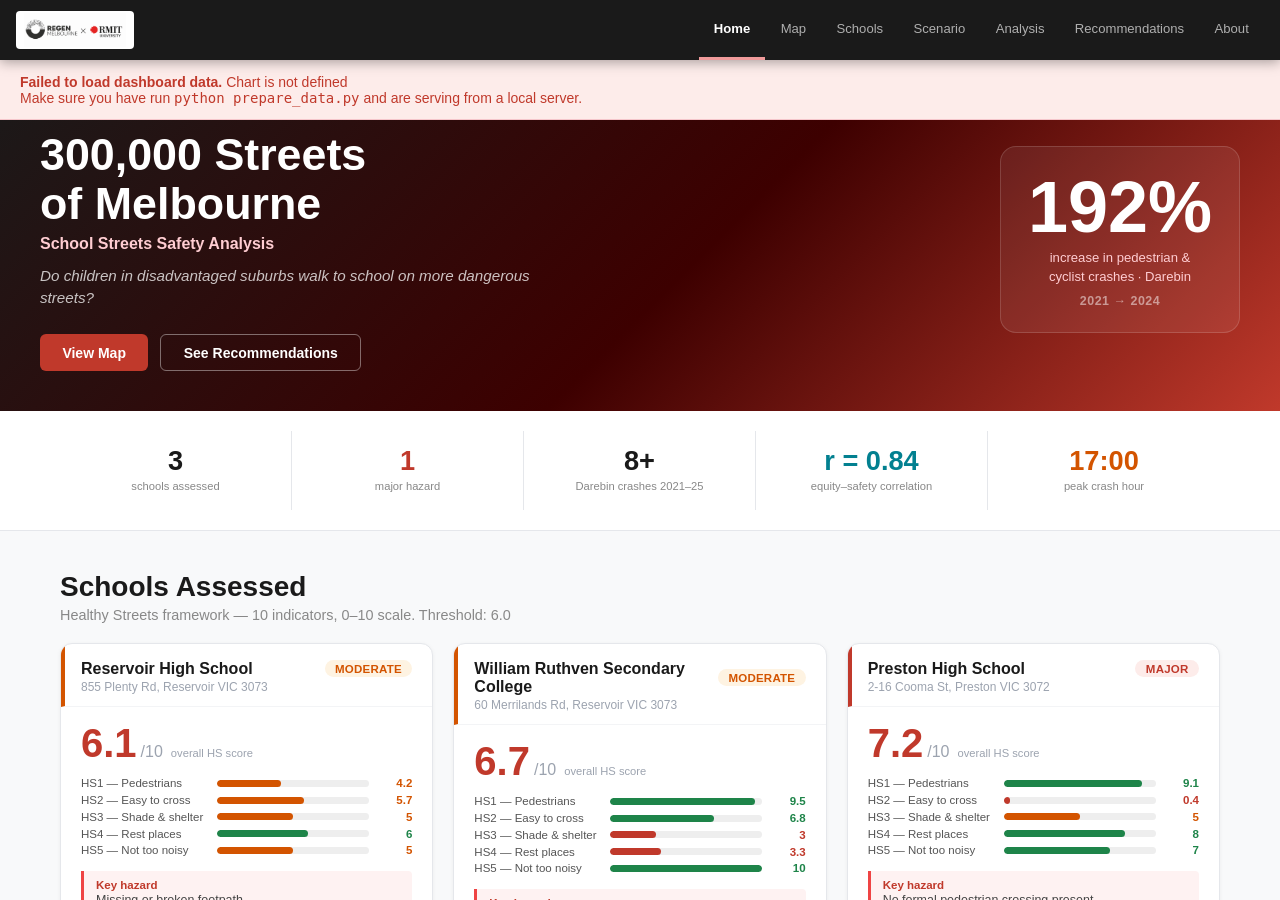
==== commit 718b8edf: "UI Update" ====
--- a/docs/index.html
+++ b/docs/index.html
@@ -5,241 +5,326 @@
   <meta name="viewport" content="width=device-width, initial-scale=1.0" />
   <title>300,000 Streets — School Safety Dashboard</title>
 
-  <!-- Tailwind CSS -->
-  <script src="https://cdn.tailwindcss.com"></script>
-
   <!-- Leaflet CSS -->
   <link rel="stylesheet" href="https://unpkg.com/leaflet@1.9.4/dist/leaflet.css" />
-
   <!-- Custom styles -->
   <link rel="stylesheet" href="style.css" />
 </head>
-<body class="bg-gray-50 text-gray-700 font-sans">
-
-  <!-- ── NAVBAR ──────────────────────────────────────────────── -->
-  <nav id="navbar" class="sticky top-0 z-50 w-full" style="background:#1A1A1A;">
-    <div class="max-w-7xl mx-auto px-4 py-3 flex items-center justify-between">
-
-      <a href="#" class="text-white font-bold text-lg tracking-tight">
-        300,000 Streets
-      </a>
-
-      <!-- Desktop nav -->
-      <ul class="hidden md:flex gap-6 text-sm text-white">
-        <li><a href="#map-section"             class="nav-link">Map</a></li>
-        <li><a href="#schools-section"         class="nav-link">Schools</a></li>
-        <li><a href="#scenario-section"        class="nav-link">Scenario</a></li>
-        <li><a href="#analysis-section"        class="nav-link">Analysis</a></li>
-        <li><a href="#recommendations-section" class="nav-link">Recommendations</a></li>
-        <li><a href="#about-section"           class="nav-link">About</a></li>
-      </ul>
-
-      <!-- Hamburger (mobile) -->
-      <button id="hamburger" class="md:hidden text-white focus:outline-none" aria-label="Menu">
-        <svg class="w-6 h-6" fill="none" stroke="currentColor" viewBox="0 0 24 24">
-          <path id="ham-open"   stroke-linecap="round" stroke-linejoin="round" stroke-width="2"
-                d="M4 6h16M4 12h16M4 18h16"/>
-          <path id="ham-close" class="hidden" stroke-linecap="round" stroke-linejoin="round"
-                stroke-width="2" d="M6 18L18 6M6 6l12 12"/>
-        </svg>
-      </button>
-    </div>
-
-    <!-- Mobile dropdown -->
-    <div id="mobile-menu" class="hidden md:hidden px-4 pb-3 flex flex-col gap-3 text-sm text-white border-t border-gray-700">
-      <a href="#map-section"             class="nav-link py-1">Map</a>
-      <a href="#schools-section"         class="nav-link py-1">Schools</a>
-      <a href="#scenario-section"        class="nav-link py-1">Scenario</a>
-      <a href="#analysis-section"        class="nav-link py-1">Analysis</a>
-      <a href="#recommendations-section" class="nav-link py-1">Recommendations</a>
-      <a href="#about-section"           class="nav-link py-1">About</a>
-    </div>
-  </nav>
-
-  <!-- ── ERROR BANNER (hidden by default) ─────────────────── -->
-  <div id="error-banner" class="hidden bg-red-100 border border-red-300 text-red-800 rounded mx-4 mt-4 p-4 text-sm">
-    <strong>Failed to load dashboard data.</strong>
-    <span id="error-msg"></span>
-    <p class="mt-1 text-xs">Make sure you have run <code>python prepare_data.py</code> and are serving
-      the dashboard from a local server (not opening as file://).</p>
-  </div>
-
-  <!-- ── LOADING STATE ────────────────────────────────────── -->
-  <div id="loading" class="flex items-center justify-center py-20 text-gray-500 text-sm">
-    Loading dashboard data…
-  </div>
-
-  <!-- ── MAIN CONTENT (hidden until data loads) ────────────── -->
-  <main id="main-content" class="hidden">
-
-    <!-- ── HERO ──────────────────────────────────────────────── -->
-    <section id="hero-section" class="hero-section">
-      <div class="max-w-7xl mx-auto px-4 py-12">
-        <p class="hero-eyebrow">Regen Melbourne × RMIT University</p>
-        <h1 class="hero-title">300,000 Streets of Melbourne</h1>
-        <p class="hero-sub">
-          Healthy Streets safety assessment for school walking routes in Darebin.
-          Using open data, field observation, and machine learning to prioritise
-          infrastructure investment where it's needed most.
-        </p>
-        <div id="hero-stats" class="hero-stats"></div>
+<body>
+
+<!-- ── HEADER ─────────────────────────────────────────────────── -->
+<header id="site-header">
+  <div class="header-inner">
+
+    <!-- Logo -->
+    <button class="header-logo-btn" onclick="switchTab('page-home')" aria-label="Home">
+      <img src="./logo.png" alt="Regen Melbourne × RMIT University" class="header-logo" />
+    </button>
+
+    <!-- Desktop nav -->
+    <nav class="header-nav" id="header-nav">
+      <button class="nav-tab active" data-page="page-home">Home</button>
+      <button class="nav-tab"        data-page="page-map">Map</button>
+      <button class="nav-tab"        data-page="page-schools">Schools</button>
+      <button class="nav-tab"        data-page="page-scenario">Scenario</button>
+      <button class="nav-tab"        data-page="page-analysis">Analysis</button>
+      <button class="nav-tab"        data-page="page-recommendations">Recommendations</button>
+      <button class="nav-tab"        data-page="page-about">About</button>
+    </nav>
+
+    <!-- Hamburger -->
+    <button class="hamburger" id="hamburger" aria-label="Open menu">
+      <span></span><span></span><span></span>
+    </button>
+  </div>
+
+  <!-- Mobile nav dropdown -->
+  <div id="mobile-menu" class="mobile-menu hidden">
+    <button class="mob-nav-tab" data-page="page-home">Home</button>
+    <button class="mob-nav-tab" data-page="page-map">Map</button>
+    <button class="mob-nav-tab" data-page="page-schools">Schools</button>
+    <button class="mob-nav-tab" data-page="page-scenario">Scenario</button>
+    <button class="mob-nav-tab" data-page="page-analysis">Analysis</button>
+    <button class="mob-nav-tab" data-page="page-recommendations">Recommendations</button>
+    <button class="mob-nav-tab" data-page="page-about">About</button>
+  </div>
+</header>
+
+<!-- ── LOADING OVERLAY ────────────────────────────────────────── -->
+<div id="loading-overlay" class="loading-overlay">
+  <div class="loading-spinner"></div>
+  <p class="loading-text">Loading dashboard data…</p>
+</div>
+
+<!-- ── ERROR BANNER ───────────────────────────────────────────── -->
+<div id="error-banner" class="error-banner hidden">
+  <strong>Failed to load dashboard data.</strong>
+  <span id="error-msg"></span>
+  <p>Make sure you have run <code>python prepare_data.py</code> and are serving from a local server.</p>
+</div>
+
+<!-- ── PAGES ──────────────────────────────────────────────────── -->
+<main id="main-pages">
+
+  <!-- ── PAGE: HOME ─────────────────────────────────────────── -->
+  <div id="page-home" class="page hidden">
+
+    <!-- Hero banner -->
+    <section class="home-hero">
+      <div class="home-hero-inner">
+        <div class="home-hero-left">
+          <p class="hero-eyebrow">Regen Melbourne × RMIT University · City of Darebin</p>
+          <h1 class="hero-title">300,000 Streets<br>of Melbourne</h1>
+          <p class="hero-subtitle">School Streets Safety Analysis</p>
+          <p class="hero-question">
+            Do children in disadvantaged suburbs walk to school on more dangerous streets?
+          </p>
+          <div class="hero-actions">
+            <button class="btn-primary" onclick="switchTab('page-map')">View Map</button>
+            <button class="btn-outline" onclick="switchTab('page-recommendations')">See Recommendations</button>
+          </div>
+        </div>
+        <div class="home-hero-right">
+          <div class="hero-big-number">192%</div>
+          <div class="hero-big-label">increase in pedestrian &amp;<br>cyclist crashes · Darebin</div>
+          <div class="hero-big-year">2021 → 2024</div>
+        </div>
       </div>
     </section>
 
-    <!-- ── SECTION 1 — MAP ──────────────────────────────────── -->
-    <section id="map-section" class="w-full">
-      <div id="map"></div>
+    <!-- Key stats row -->
+    <section class="home-stats-section">
+      <div class="content-wrap">
+        <div id="hero-stats" class="home-stats-grid"></div>
+      </div>
     </section>
 
-    <!-- ── SECTION 2 — SCHOOLS ──────────────────────────────── -->
-    <section id="schools-section" class="max-w-7xl mx-auto px-4 py-12">
+    <!-- School summary cards -->
+    <section class="home-schools-section">
+      <div class="content-wrap">
+        <h2 class="section-heading">Schools Assessed</h2>
+        <p class="section-sub">Healthy Streets framework — 10 indicators, 0–10 scale. Threshold: 6.0</p>
+        <div id="home-school-cards" class="home-school-cards"></div>
+      </div>
+    </section>
+
+    <!-- Key findings -->
+    <section class="home-findings-section">
+      <div class="content-wrap">
+        <h2 class="section-heading">Key Findings</h2>
+        <div class="findings-grid">
+
+          <div class="finding-card finding-red">
+            <div class="finding-icon">⚠</div>
+            <div class="finding-body">
+              <strong>Preston HS is MAJOR severity</strong>
+              <p>HS2 = 0.4 — no pedestrian crossing on a high-traffic arterial road. Students cross informally every day.</p>
+            </div>
+          </div>
+
+          <div class="finding-card finding-amber">
+            <div class="finding-icon">📊</div>
+            <div class="finding-body">
+              <strong>Crashes are rising — and school-timed</strong>
+              <p>192% increase in Darebin 2021–2024. At William Ruthven SC, 100% of crashes happen during school hours.</p>
+            </div>
+          </div>
+
+          <div class="finding-card finding-teal">
+            <div class="finding-icon">r=0.84</div>
+            <div class="finding-body">
+              <strong>Disadvantage predicts danger</strong>
+              <p>Strong correlation between SEIFA disadvantage decile and HS safety score across all schools.</p>
+            </div>
+          </div>
+
+          <div class="finding-card finding-green">
+            <div class="finding-icon">🤖</div>
+            <div class="finding-body">
+              <strong>2 indicators can be automated</strong>
+              <p>HS7 (feel safe) and HS10 (clean air) predicted from open data. 200+ schools can be triaged at zero survey cost.</p>
+            </div>
+          </div>
+
+        </div>
+      </div>
+    </section>
+
+    <!-- Footer rendered inside page -->
+    <footer class="site-footer">
+      <div class="footer-inner">
+        <div class="footer-left">
+          <img src="./logo.png" alt="Regen Melbourne × RMIT" class="footer-logo" />
+        </div>
+        <div class="footer-center">
+          <p class="footer-title">300,000 Streets of Melbourne</p>
+          <p class="footer-sub">Regen Melbourne × RMIT University · COSC2667/COSC2777 · 2026</p>
+          <p class="footer-sub">Framework: Saunders, L. (2015). <em>Healthy Streets for London.</em> Transport for London.</p>
+        </div>
+        <div class="footer-right">
+          <a href="https://github.com/s4111078-sidd/300-000-School-Streets"
+             target="_blank" rel="noopener" class="footer-link">GitHub Repository</a>
+          <a href="https://healthystreets.com" target="_blank" rel="noopener" class="footer-link">Healthy Streets</a>
+        </div>
+      </div>
+      <div class="footer-bottom">
+        © 2026 Regen Melbourne × RMIT University · School Streets Safety Dashboard
+      </div>
+    </footer>
+  </div>
+
+  <!-- ── PAGE: MAP ───────────────────────────────────────────── -->
+  <div id="page-map" class="page hidden page-map">
+    <div id="map"></div>
+  </div>
+
+  <!-- ── PAGE: SCHOOLS ──────────────────────────────────────── -->
+  <div id="page-schools" class="page hidden page-scroll">
+    <div class="content-wrap py-10">
       <h2 class="section-heading">School Assessments</h2>
       <p class="section-sub">
         Healthy Streets framework — 10 indicators, 0–10 scale.
         Minimum acceptable score: <strong>6.0</strong>
       </p>
-
-      <div id="school-tabs" class="flex gap-2 mt-6 overflow-x-auto pb-1"></div>
+      <div id="school-tabs" class="school-tabs-row mt-6"></div>
       <div id="school-content" class="mt-4"></div>
-    </section>
-
-    <!-- ── SECTION 3 — SCENARIO ─────────────────────────────── -->
-    <section id="scenario-section" class="bg-white py-12">
-      <div class="max-w-7xl mx-auto px-4">
-        <h2 class="section-heading">What-if Scenario Analysis</h2>
-        <p class="section-sub">
-          Select a school and an intervention to model how physical improvements
-          would change Healthy Streets scores. Results use the trained Ridge regression
-          model via the delta method — actual scores as baseline, model predicts the change.
+    </div>
+    <footer class="site-footer">
+      <div class="footer-inner">
+        <div class="footer-center">
+          <p class="footer-title">300,000 Streets of Melbourne</p>
+          <p class="footer-sub">Regen Melbourne × RMIT University · 2026</p>
+        </div>
+      </div>
+    </footer>
+  </div>
+
+  <!-- ── PAGE: SCENARIO ─────────────────────────────────────── -->
+  <div id="page-scenario" class="page hidden page-scroll">
+    <div class="content-wrap py-10">
+      <h2 class="section-heading">What-if Scenario Analysis</h2>
+      <p class="section-sub">
+        Select a school and an intervention to model how physical improvements would change
+        Healthy Streets scores. Uses Ridge regression delta method — actual scores as baseline.
+      </p>
+
+      <div id="scenario-tabs" class="school-tabs-row mt-6"></div>
+
+      <div class="mt-6 grid grid-cols-1 lg:grid-cols-5 gap-6">
+        <div class="lg:col-span-2">
+          <p class="text-xs font-semibold text-gray-500 uppercase tracking-wide mb-3">
+            Select an intervention
+          </p>
+          <div id="intervention-grid" class="space-y-2"></div>
+        </div>
+        <div class="lg:col-span-3">
+          <div id="scenario-placeholder" class="scenario-placeholder">
+            <svg class="w-10 h-10 text-gray-300 mx-auto mb-3" fill="none" stroke="currentColor" viewBox="0 0 24 24">
+              <path stroke-linecap="round" stroke-linejoin="round" stroke-width="1.5"
+                    d="M9 17v-2m3 2v-4m3 4v-6m2 10H7a2 2 0 01-2-2V5a2 2 0 012-2h5.586
+                       a1 1 0 01.707.293l5.414 5.414a1 1 0 01.293.707V19a2 2 0 01-2 2z"/>
+            </svg>
+            <p class="text-gray-400 text-sm">Select an intervention on the left to see the predicted impact.</p>
+          </div>
+          <div id="scenario-result" class="hidden">
+            <div id="scenario-meta" class="scenario-meta-strip"></div>
+            <div class="card p-4 mt-4">
+              <canvas id="scenario-chart" height="260"></canvas>
+            </div>
+            <p class="text-xs text-gray-400 italic mt-2">
+              Delta method: scenario score = actual score + model-predicted change.
+              n=3 training schools — treat as directional, not precise.
+            </p>
+          </div>
+        </div>
+      </div>
+    </div>
+    <footer class="site-footer">
+      <div class="footer-inner">
+        <div class="footer-center">
+          <p class="footer-title">300,000 Streets of Melbourne</p>
+          <p class="footer-sub">Regen Melbourne × RMIT University · 2026</p>
+        </div>
+      </div>
+    </footer>
+  </div>
+
+  <!-- ── PAGE: ANALYSIS ─────────────────────────────────────── -->
+  <div id="page-analysis" class="page hidden page-scroll" style="background:#F8F9FA;">
+    <div class="content-wrap py-10">
+      <h2 class="section-heading">Data Analysis</h2>
+
+      <h3 class="subsection-heading mt-8">Healthy Streets Indicator Charts</h3>
+      <div id="hs-charts" class="grid grid-cols-1 md:grid-cols-2 gap-6 mt-4"></div>
+
+      <h3 class="subsection-heading mt-12">Which indicators can be predicted from open data?</h3>
+      <p class="text-sm text-gray-500 mt-1">
+        Ridge regression trained on OSM, EPA air quality, and Crime Statistics data.
+        Leave-One-Out Cross-Validation (n=3).
+      </p>
+      <div class="mt-6 card p-6">
+        <canvas id="ml-chart" height="320"></canvas>
+        <div class="ml-legend mt-4 flex flex-wrap gap-4 text-xs text-gray-600">
+          <span class="flex items-center gap-1">
+            <span class="inline-block w-3 h-3 rounded-sm" style="background:#1E8449"></span>
+            Can automate (MAE &lt; 1.5)
+          </span>
+          <span class="flex items-center gap-1">
+            <span class="inline-block w-3 h-3 rounded-sm" style="background:#D35400"></span>
+            Partially automatable (MAE 1.5–3.0)
+          </span>
+          <span class="flex items-center gap-1">
+            <span class="inline-block w-3 h-3 rounded-sm" style="background:#C0392B"></span>
+            Needs field survey (MAE &gt; 3.0)
+          </span>
+        </div>
+        <p class="text-xs text-gray-400 italic mt-3">
+          n=3 schools — results are illustrative. Accuracy improves as more schools are added.
         </p>
-
-        <!-- School tabs -->
-        <div id="scenario-tabs" class="flex gap-2 mt-6 overflow-x-auto pb-1"></div>
-
-        <div class="mt-6 grid grid-cols-1 lg:grid-cols-5 gap-6">
-
-          <!-- Left: intervention picker -->
-          <div class="lg:col-span-2">
-            <p class="text-xs font-semibold text-gray-500 uppercase tracking-wide mb-3">
-              Select an intervention
-            </p>
-            <div id="intervention-grid" class="space-y-2"></div>
-          </div>
-
-          <!-- Right: result panel -->
-          <div class="lg:col-span-3">
-            <!-- Placeholder -->
-            <div id="scenario-placeholder" class="scenario-placeholder">
-              <svg class="w-10 h-10 text-gray-300 mx-auto mb-3" fill="none" stroke="currentColor" viewBox="0 0 24 24">
-                <path stroke-linecap="round" stroke-linejoin="round" stroke-width="1.5"
-                      d="M9 17v-2m3 2v-4m3 4v-6m2 10H7a2 2 0 01-2-2V5a2 2 0 012-2h5.586
-                         a1 1 0 01.707.293l5.414 5.414a1 1 0 01.293.707V19a2 2 0 01-2 2z"/>
-              </svg>
-              <p class="text-gray-400 text-sm">Select an intervention on the left to see the predicted impact.</p>
-            </div>
-
-            <!-- Result -->
-            <div id="scenario-result" class="hidden">
-              <div id="scenario-meta" class="scenario-meta-strip"></div>
-              <div class="card p-4 mt-4">
-                <canvas id="scenario-chart" height="260"></canvas>
-              </div>
-              <p class="text-xs text-gray-400 italic mt-2">
-                Delta method: scenario score = actual score + model-predicted change.
-                n=3 training schools — treat as directional, not precise.
-              </p>
-            </div>
-          </div>
-        </div>
-      </div>
-    </section>
-
-    <!-- ── SECTION 4 — ANALYSIS ─────────────────────────────── -->
-    <section id="analysis-section" class="py-12" style="background:#F8F9FA;">
-      <div class="max-w-7xl mx-auto px-4">
-        <h2 class="section-heading">Data Analysis</h2>
-
-        <!-- 4a: HS charts -->
-        <h3 class="subsection-heading mt-8">Healthy Streets Indicator Charts</h3>
-        <div id="hs-charts" class="grid grid-cols-1 md:grid-cols-2 gap-6 mt-4"></div>
-
-        <!-- 4b: ML results -->
-        <h3 class="subsection-heading mt-12">
-          Which indicators can be predicted from open data?
-        </h3>
-        <p class="text-sm text-gray-500 mt-1">
-          Ridge regression trained on OSM, EPA air quality, and Crime Statistics data.
-          Evaluated using Leave-One-Out Cross-Validation (n=3 schools).
-        </p>
-        <div class="mt-6 card p-6">
-          <canvas id="ml-chart" height="320"></canvas>
-          <div class="ml-legend mt-4 flex flex-wrap gap-4 text-xs text-gray-600">
-            <span class="flex items-center gap-1">
-              <span class="inline-block w-3 h-3 rounded-sm" style="background:#1E8449"></span>
-              Can automate (MAE &lt; 1.5)
-            </span>
-            <span class="flex items-center gap-1">
-              <span class="inline-block w-3 h-3 rounded-sm" style="background:#D35400"></span>
-              Partially automatable (MAE 1.5–3.0)
-            </span>
-            <span class="flex items-center gap-1">
-              <span class="inline-block w-3 h-3 rounded-sm" style="background:#C0392B"></span>
-              Needs field survey (MAE &gt; 3.0)
-            </span>
-          </div>
-          <p class="text-xs text-gray-400 italic mt-3">
-            n=3 schools — results are illustrative. Accuracy improves as more schools are added.
-          </p>
-        </div>
-        <div id="ml-chart-images" class="grid grid-cols-1 md:grid-cols-2 gap-6 mt-6"></div>
-
-        <!-- 4c: SEIFA -->
-        <h3 class="subsection-heading mt-12">Socioeconomic Context</h3>
-        <p class="text-sm text-gray-500 mt-1">
-          ABS SEIFA 2021 — Index of Relative Socio-Economic Disadvantage. Lower score = more disadvantaged.
-        </p>
-        <div id="seifa-cards" class="grid grid-cols-1 md:grid-cols-3 gap-6 mt-4"></div>
-
-        <div class="mt-6 rounded-lg p-6 text-white text-sm leading-relaxed"
-             style="background:#1A1A1A;">
-          <strong class="block mb-1">Key equity finding:</strong>
-          Pearson r = 0.84 between IRSD decile and HS overall — more disadvantaged catchments
-          have worse pedestrian safety outcomes. Reservoir HS (Decile 4, HS 6.1) vs Preston HS
-          (Decile 6, HS 7.2). This strengthens the case for prioritised investment under the
-          300,000 Streets initiative.
-        </div>
-
-        <!-- 4d: Equity chart -->
-        <h3 class="subsection-heading mt-12">Equity Analysis — SEIFA × Safety Scores</h3>
-        <p class="text-sm text-gray-500 mt-1">
-          Comparing socioeconomic disadvantage against Healthy Streets scores across all 10 indicators.
-        </p>
-        <div id="equity-chart" class="mt-4"></div>
-
-        <!-- 4e: Crash trends -->
-        <h3 class="subsection-heading mt-12">Crash Trends 2021–2025</h3>
-        <p class="text-sm text-gray-500 mt-1">
-          VicRoads ped/cyc crash data — Darebin LGA year-on-year trend, school-hours breakdown,
-          and time-of-day distribution.
-        </p>
-        <div id="crash-chart" class="mt-4"></div>
-
-        <!-- 4f: Demographics -->
-        <h3 class="subsection-heading mt-12">Community Demographics</h3>
-        <p class="text-sm text-gray-500 mt-1">
-          ABS Census 2021 — income, car ownership, and active travel mode share for Reservoir and Preston.
-        </p>
-        <div id="demographics-chart" class="mt-4"></div>
-
-      </div>
-    </section>
-
-    <!-- ── SECTION 5 — RECOMMENDATIONS ─────────────────────── -->
-    <section id="recommendations-section" class="max-w-7xl mx-auto px-4 py-12">
+      </div>
+      <div id="ml-chart-images" class="grid grid-cols-1 md:grid-cols-2 gap-6 mt-6"></div>
+
+      <h3 class="subsection-heading mt-12">Socioeconomic Context</h3>
+      <p class="text-sm text-gray-500 mt-1">
+        ABS SEIFA 2021 — Index of Relative Socio-Economic Disadvantage. Lower score = more disadvantaged.
+      </p>
+      <div id="seifa-cards" class="grid grid-cols-1 md:grid-cols-3 gap-6 mt-4"></div>
+      <div class="mt-6 rounded-lg p-6 text-white text-sm leading-relaxed" style="background:#1A1A1A;">
+        <strong class="block mb-1">Key equity finding:</strong>
+        Pearson r = 0.84 between IRSD decile and HS overall — more disadvantaged catchments
+        have worse pedestrian safety outcomes.
+      </div>
+
+      <h3 class="subsection-heading mt-12">Equity Analysis — SEIFA × Safety Scores</h3>
+      <div id="equity-chart" class="mt-4"></div>
+
+      <h3 class="subsection-heading mt-12">Crash Trends 2021–2025</h3>
+      <p class="text-sm text-gray-500 mt-1">
+        VicRoads ped/cyc crash data — Darebin LGA year trend, school-hours breakdown, time-of-day distribution.
+      </p>
+      <div id="crash-chart" class="mt-4"></div>
+
+      <h3 class="subsection-heading mt-12">Community Demographics</h3>
+      <p class="text-sm text-gray-500 mt-1">
+        ABS Census 2021 — income, car ownership, and active travel mode share.
+      </p>
+      <div id="demographics-chart" class="mt-4"></div>
+    </div>
+    <footer class="site-footer">
+      <div class="footer-inner">
+        <div class="footer-center">
+          <p class="footer-title">300,000 Streets of Melbourne</p>
+          <p class="footer-sub">Regen Melbourne × RMIT University · 2026</p>
+        </div>
+      </div>
+    </footer>
+  </div>
+
+  <!-- ── PAGE: RECOMMENDATIONS ──────────────────────────────── -->
+  <div id="page-recommendations" class="page hidden page-scroll">
+    <div class="content-wrap py-10">
       <h2 class="section-heading">Prioritised Interventions</h2>
-      <p class="section-sub">
-        Generated automatically from field observations. 17 rules applied per location.
-      </p>
+      <p class="section-sub">Generated automatically from field observations. 17 rules applied per location.</p>
 
       <div class="flex flex-wrap items-center gap-3 mt-6">
         <select id="filter-school" class="filter-select">
@@ -275,127 +360,109 @@
           <tbody id="rec-tbody"></tbody>
         </table>
       </div>
-
       <div id="rec-cards" class="md:hidden mt-4 space-y-3"></div>
-    </section>
-
-    <!-- ── SECTION 6 — ABOUT ─────────────────────────────────── -->
-    <section id="about-section" class="py-12" style="background:#1A1A1A;">
-      <div class="max-w-7xl mx-auto px-4">
-        <h2 class="section-heading" style="color:#fff;">About this project</h2>
-        <p class="section-sub mt-1" style="color:#aaa;">
-          300,000 Streets of Melbourne — a Regen Melbourne × RMIT University initiative
-        </p>
-
-        <div class="grid grid-cols-1 md:grid-cols-2 gap-10 mt-8">
-
-          <!-- Left: project description -->
-          <div class="text-sm text-gray-300 space-y-4">
-            <p>
-              This tool assesses the pedestrian and cyclist safety of walking routes around
-              secondary schools in Melbourne using the <strong class="text-white">Healthy Streets
-              framework</strong> — a 10-indicator system developed by Lucy Saunders and adopted
-              by Transport for London.
-            </p>
-            <p>
-              Each school gate is scored across 10 indicators (0 = worst, 10 = best) using a
-              combination of field observation, OpenStreetMap data, EPA air quality readings,
-              VicRoads crash records, and ABS Census data. A score of <strong class="text-white">6.0
-              or above</strong> across all indicators is the target threshold for a safe school street.
-            </p>
-            <p>
-              The <strong class="text-white">equity analysis</strong> reveals that the most
-              socioeconomically disadvantaged school catchments (SEIFA Decile 4) also have the
-              worst safety outcomes — a Pearson correlation of r = 0.84 — supporting a
-              prioritised investment approach.
-            </p>
-            <p>
-              The <strong class="text-white">scenario engine</strong> uses a Ridge regression
-              model trained on open data to predict how physical interventions (crossings, bike
-              lanes, footpaths, etc.) would change Healthy Streets scores, helping
-              prioritise spend before committing capital.
-            </p>
-            <div class="about-links mt-4">
-              <a href="https://github.com/s4111078-sidd/300-000-School-Streets"
-                 target="_blank" rel="noopener" class="about-link">
-                GitHub Repository
-              </a>
-              <a href="https://healthystreets.com" target="_blank" rel="noopener" class="about-link">
-                Healthy Streets Framework
-              </a>
-            </div>
-          </div>
-
-          <!-- Right: indicator table -->
-          <div>
-            <p class="text-xs font-semibold text-gray-400 uppercase tracking-wide mb-3">
-              The 10 Healthy Streets Indicators
-            </p>
-            <div class="about-indicator-table">
-              <div class="about-indicator-row about-indicator-header">
-                <span>Code</span><span>Indicator</span><span>Primary source</span>
-              </div>
-              <div class="about-indicator-row"><span>HS1</span><span>Pedestrians from all walks of life</span><span>Field observation</span></div>
-              <div class="about-indicator-row"><span>HS2</span><span>Easy to cross</span><span>Field observation</span></div>
-              <div class="about-indicator-row"><span>HS3</span><span>Shade and shelter</span><span>OSM (trees, shelters)</span></div>
-              <div class="about-indicator-row"><span>HS4</span><span>Places to stop and rest</span><span>OSM (benches, parks)</span></div>
-              <div class="about-indicator-row"><span>HS5</span><span>Not too noisy</span><span>Field observation</span></div>
-              <div class="about-indicator-row"><span>HS6</span><span>People choose active travel</span><span>OSM + field</span></div>
-              <div class="about-indicator-row"><span>HS7</span><span>People feel safe</span><span>Field + Crime Stats Vic</span></div>
-              <div class="about-indicator-row"><span>HS8</span><span>Things to see and do</span><span>OSM (amenities)</span></div>
-              <div class="about-indicator-row"><span>HS9</span><span>People feel relaxed</span><span>Field observation</span></div>
-              <div class="about-indicator-row"><span>HS10</span><span>Clean air</span><span>EPA Victoria AirWatch</span></div>
-            </div>
-            <p class="text-xs text-gray-500 mt-3">
-              Severity: <span style="color:#C0392B">Major</span> = HS2 &lt; 3 or HS1 &lt; 3 or HS5 &lt; 2 &nbsp;|&nbsp;
-              <span style="color:#D35400">Moderate</span> = 2+ indicators below 6.0 &nbsp;|&nbsp;
-              <span style="color:#1E8449">Minor</span> = all others
-            </p>
-          </div>
-        </div>
-
-        <!-- Partners -->
-        <div class="mt-10 pt-8 border-t border-gray-700 text-center text-sm text-gray-500">
+    </div>
+    <footer class="site-footer">
+      <div class="footer-inner">
+        <div class="footer-center">
+          <p class="footer-title">300,000 Streets of Melbourne</p>
+          <p class="footer-sub">Regen Melbourne × RMIT University · 2026</p>
+        </div>
+      </div>
+    </footer>
+  </div>
+
+  <!-- ── PAGE: ABOUT ────────────────────────────────────────── -->
+  <div id="page-about" class="page hidden page-scroll" style="background:#1A1A1A;">
+    <div class="content-wrap py-12">
+      <h2 class="section-heading" style="color:#fff;">About this project</h2>
+      <p class="section-sub mt-1" style="color:#aaa;">
+        300,000 Streets of Melbourne — a Regen Melbourne × RMIT University initiative
+      </p>
+
+      <div class="grid grid-cols-1 md:grid-cols-2 gap-10 mt-8">
+        <div class="text-sm text-gray-300 space-y-4">
           <p>
-            Built by <strong class="text-gray-300">Regen Melbourne</strong> in collaboration with
-            <strong class="text-gray-300">RMIT University</strong>.
-          </p>
-          <p class="mt-1">
-            Framework: Saunders, L. (2015). <em>Healthy Streets for London.</em> Transport for London.
-          </p>
-        </div>
-      </div>
-    </section>
-
-  </main>
-
-  <!-- ── FOOTER ──────────────────────────────────────────────── -->
-  <footer class="w-full py-8 text-center text-sm text-gray-300" style="background:#111;">
-    <p class="font-semibold text-white">300,000 Streets of Melbourne</p>
-    <p class="mt-1">Regen Melbourne &times; RMIT University</p>
-    <p class="mt-1">2026</p>
-    <p class="mt-3">
-      <a href="https://github.com/s4111078-sidd/300-000-School-Streets"
-         class="underline hover:text-white transition"
-         target="_blank" rel="noopener">
-        GitHub — s4111078-sidd/300-000-School-Streets
-      </a>
-    </p>
-  </footer>
-
-  <!-- ── LIGHTBOX ──────────────────────────────────────────────── -->
-  <div id="lightbox" role="dialog" aria-modal="true" aria-label="Chart enlarged view">
-    <button id="lightbox-close" aria-label="Close">&times;</button>
-    <img id="lightbox-img" src="" alt="" />
-  </div>
-
-  <!-- Leaflet JS -->
-  <script src="https://unpkg.com/leaflet@1.9.4/dist/leaflet.js"></script>
-  <!-- Leaflet.heat -->
-  <script src="https://unpkg.com/leaflet.heat@0.2.0/dist/leaflet-heat.js"></script>
-  <!-- Chart.js -->
-  <script src="https://cdn.jsdelivr.net/npm/chart.js"></script>
-  <!-- App -->
-  <script src="app.js"></script>
+            This tool assesses the pedestrian and cyclist safety of walking routes around
+            secondary schools in Melbourne using the <strong class="text-white">Healthy Streets
+            framework</strong> — a 10-indicator system developed by Lucy Saunders and adopted
+            by Transport for London.
+          </p>
+          <p>
+            Each school gate is scored across 10 indicators (0 = worst, 10 = best) using a
+            combination of field observation, OpenStreetMap data, EPA air quality readings,
+            VicRoads crash records, and ABS Census data. A score of <strong class="text-white">6.0
+            or above</strong> is the target threshold for a safe school street.
+          </p>
+          <p>
+            The <strong class="text-white">equity analysis</strong> reveals that the most
+            socioeconomically disadvantaged school catchments also have the worst safety outcomes
+            — a Pearson correlation of r = 0.84 — supporting a prioritised investment approach.
+          </p>
+          <p>
+            The <strong class="text-white">scenario engine</strong> uses a Ridge regression
+            model trained on open data to predict how physical interventions would change
+            Healthy Streets scores, helping prioritise spend before committing capital.
+          </p>
+          <div class="about-links mt-4">
+            <a href="https://github.com/s4111078-sidd/300-000-School-Streets"
+               target="_blank" rel="noopener" class="about-link">GitHub Repository</a>
+            <a href="https://healthystreets.com" target="_blank" rel="noopener" class="about-link">
+              Healthy Streets Framework</a>
+          </div>
+        </div>
+
+        <div>
+          <p class="text-xs font-semibold text-gray-400 uppercase tracking-wide mb-3">
+            The 10 Healthy Streets Indicators
+          </p>
+          <div class="about-indicator-table">
+            <div class="about-indicator-row about-indicator-header">
+              <span>Code</span><span>Indicator</span><span>Primary source</span>
+            </div>
+            <div class="about-indicator-row"><span>HS1</span><span>Pedestrians from all walks of life</span><span>Field observation</span></div>
+            <div class="about-indicator-row"><span>HS2</span><span>Easy to cross</span><span>Field observation</span></div>
+            <div class="about-indicator-row"><span>HS3</span><span>Shade and shelter</span><span>OSM (trees, shelters)</span></div>
+            <div class="about-indicator-row"><span>HS4</span><span>Places to stop and rest</span><span>OSM (benches, parks)</span></div>
+            <div class="about-indicator-row"><span>HS5</span><span>Not too noisy</span><span>Field observation</span></div>
+            <div class="about-indicator-row"><span>HS6</span><span>People choose active travel</span><span>OSM + field</span></div>
+            <div class="about-indicator-row"><span>HS7</span><span>People feel safe</span><span>Field + Crime Stats Vic</span></div>
+            <div class="about-indicator-row"><span>HS8</span><span>Things to see and do</span><span>OSM (amenities)</span></div>
+            <div class="about-indicator-row"><span>HS9</span><span>People feel relaxed</span><span>Field observation</span></div>
+            <div class="about-indicator-row"><span>HS10</span><span>Clean air</span><span>EPA Victoria AirWatch</span></div>
+          </div>
+          <p class="text-xs text-gray-500 mt-3">
+            Severity: <span style="color:#C0392B">Major</span> = HS2 &lt; 4 or HS1 &lt; 4 or HS5 &lt; 3 &nbsp;|&nbsp;
+            <span style="color:#D35400">Moderate</span> = 2+ indicators below 6.0 &nbsp;|&nbsp;
+            <span style="color:#1E8449">Minor</span> = all others
+          </p>
+        </div>
+      </div>
+
+      <div class="mt-10 pt-8 border-t border-gray-700 text-center text-sm text-gray-500">
+        <img src="./logo.png" alt="Regen Melbourne × RMIT" class="h-10 mx-auto mb-4 opacity-80" />
+        <p>Built by <strong class="text-gray-300">Regen Melbourne</strong> in collaboration with
+           <strong class="text-gray-300">RMIT University</strong>.</p>
+        <p class="mt-1">Framework: Saunders, L. (2015). <em>Healthy Streets for London.</em> Transport for London.</p>
+      </div>
+    </div>
+  </div>
+
+</main>
+
+<!-- ── LIGHTBOX ──────────────────────────────────────────────── -->
+<div id="lightbox" role="dialog" aria-modal="true" aria-label="Chart enlarged view">
+  <button id="lightbox-close" aria-label="Close">&times;</button>
+  <img id="lightbox-img" src="" alt="" />
+</div>
+
+<!-- Leaflet JS -->
+<script src="https://unpkg.com/leaflet@1.9.4/dist/leaflet.js"></script>
+<!-- Leaflet.heat -->
+<script src="https://unpkg.com/leaflet.heat@0.2.0/dist/leaflet-heat.js"></script>
+<!-- Chart.js -->
+<script src="https://cdn.jsdelivr.net/npm/chart.js"></script>
+<!-- App -->
+<script src="app.js"></script>
 </body>
 </html>
--- a/docs/style.css
+++ b/docs/style.css
@@ -1,111 +1,303 @@
-/* ── Reset / Base ──────────────────────────────────────────── */
-*, *::before, *::after { box-sizing: border-box; }
-
+/* ── Reset / Base ──────────────────────────────────────────────── */
+*, *::before, *::after { box-sizing: border-box; margin: 0; padding: 0; }
 html { scroll-behavior: smooth; }
-
 body {
   font-family: -apple-system, BlinkMacSystemFont, 'Segoe UI', Roboto, sans-serif;
-  color: #444444;
+  color: #444;
   background: #F8F9FA;
-}
-
-/* ── Navbar ────────────────────────────────────────────────── */
-.nav-link {
-  opacity: 0.75;
-  transition: opacity 0.15s;
-}
-.nav-link:hover { opacity: 1; }
-
-/* ── Hero ───────────────────────────────────────────────────── */
-.hero-section {
-  background: linear-gradient(135deg, #1A1A1A 0%, #0f3d47 100%);
-  color: #fff;
-}
-.hero-eyebrow {
-  font-size: 0.78rem;
-  font-weight: 600;
-  letter-spacing: 0.08em;
-  text-transform: uppercase;
-  color: #028090;
-  margin-bottom: 0.5rem;
-}
-.hero-title {
-  font-size: clamp(1.8rem, 4vw, 3rem);
-  font-weight: 800;
-  line-height: 1.1;
-  color: #fff;
-}
-.hero-sub {
-  margin-top: 0.75rem;
-  font-size: 0.95rem;
-  color: #aaa;
-  max-width: 600px;
-  line-height: 1.6;
-}
-.hero-stats {
-  display: flex;
-  flex-wrap: wrap;
+  overflow: hidden; /* pages scroll independently */
+}
+
+/* ── Tailwind-like utilities used in HTML ──────────────────────── */
+.hidden   { display: none !important; }
+.grid     { display: grid; }
+.flex     { display: flex; }
+.flex-col { flex-direction: column; }
+.flex-wrap { flex-wrap: wrap; }
+.items-center { align-items: center; }
+.items-baseline { align-items: baseline; }
+.justify-between { justify-content: space-between; }
+.gap-1  { gap: 0.25rem; }
+.gap-2  { gap: 0.5rem; }
+.gap-3  { gap: 0.75rem; }
+.gap-4  { gap: 1rem; }
+.gap-6  { gap: 1.5rem; }
+.gap-10 { gap: 2.5rem; }
+.mt-1 { margin-top: 0.25rem; }
+.mt-2 { margin-top: 0.5rem; }
+.mt-3 { margin-top: 0.75rem; }
+.mt-4 { margin-top: 1rem; }
+.mt-6 { margin-top: 1.5rem; }
+.mt-8 { margin-top: 2rem; }
+.mt-10 { margin-top: 2.5rem; }
+.mt-12 { margin-top: 3rem; }
+.mb-1 { margin-bottom: 0.25rem; }
+.mb-3 { margin-bottom: 0.75rem; }
+.mb-4 { margin-bottom: 1rem; }
+.ml-1 { margin-left: 0.25rem; }
+.ml-2 { margin-left: 0.5rem; }
+.ml-auto { margin-left: auto; }
+.mx-1 { margin-left: 0.25rem; margin-right: 0.25rem; }
+.p-4 { padding: 1rem; }
+.p-6 { padding: 1.5rem; }
+.pt-8 { padding-top: 2rem; }
+.py-1 { padding-top: 0.25rem; padding-bottom: 0.25rem; }
+.py-10 { padding-top: 2.5rem; padding-bottom: 2.5rem; }
+.py-12 { padding-top: 3rem; padding-bottom: 3rem; }
+.px-4 { padding-left: 1rem; padding-right: 1rem; }
+.px-4 { padding-left: 1rem; padding-right: 1rem; }
+.px-4.py-2 { padding: 0.5rem 1rem; }
+.space-y-2 > * + * { margin-top: 0.5rem; }
+.space-y-3 > * + * { margin-top: 0.75rem; }
+.space-y-4 > * + * { margin-top: 1rem; }
+.overflow-x-auto { overflow-x: auto; }
+.overflow-hidden { overflow: hidden; }
+.w-full { width: 100%; }
+.text-white { color: #fff; }
+.text-sm   { font-size: 0.875rem; }
+.text-xs   { font-size: 0.75rem; }
+.text-lg   { font-size: 1.125rem; }
+.text-xl   { font-size: 1.25rem; }
+.font-bold   { font-weight: 700; }
+.font-semibold { font-weight: 600; }
+.font-medium { font-weight: 500; }
+.italic { font-style: italic; }
+.uppercase { text-transform: uppercase; }
+.tracking-wide { letter-spacing: 0.05em; }
+.rounded { border-radius: 0.375rem; }
+.rounded-lg { border-radius: 0.5rem; }
+.border-t { border-top: 1px solid; }
+.border-gray-700 { border-color: #374151; }
+.text-center { text-align: center; }
+.text-gray-300 { color: #D1D5DB; }
+.text-gray-400 { color: #9CA3AF; }
+.text-gray-500 { color: #6B7280; }
+.text-gray-600 { color: #4B5563; }
+.text-gray-700 { color: #374151; }
+.text-gray-900 { color: #111827; }
+.leading-relaxed { line-height: 1.625; }
+.block { display: block; }
+.inline-block { display: inline-block; }
+.w-3 { width: 0.75rem; }
+.h-3 { height: 0.75rem; }
+.w-10 { width: 2.5rem; }
+.h-10 { height: 2.5rem; }
+.h-10 { height: 2.5rem; }
+.mx-auto { margin: 0 auto; }
+.opacity-80 { opacity: 0.8; }
+
+@media (min-width: 768px) {
+  .md\:grid-cols-2 { grid-template-columns: repeat(2, 1fr); }
+  .md\:grid-cols-3 { grid-template-columns: repeat(3, 1fr); }
+  .md\:w-2\/5 { width: 40%; }
+  .md\:w-3\/5 { width: 60%; }
+  .md\:flex-row { flex-direction: row; }
+  .md\:block  { display: block !important; }
+  .md\:hidden { display: none  !important; }
+}
+@media (max-width: 767px) {
+  .md\:block { display: none !important; }
+}
+@media (min-width: 1024px) {
+  .lg\:grid-cols-5 { grid-template-columns: repeat(5, 1fr); }
+  .lg\:col-span-2 { grid-column: span 2; }
+  .lg\:col-span-3 { grid-column: span 3; }
+}
+
+/* ── Header ────────────────────────────────────────────────────── */
+#site-header {
+  position: fixed;
+  top: 0; left: 0; right: 0;
+  height: 60px;
+  background: #1A1A1A;
+  z-index: 200;
+  box-shadow: 0 2px 12px rgba(0,0,0,0.35);
+}
+
+.header-inner {
+  height: 60px;
+  display: flex;
+  align-items: center;
+  padding: 0 1rem;
   gap: 1rem;
-  margin-top: 2rem;
-}
-.hero-stat-card {
-  background: rgba(255,255,255,0.07);
-  border: 1px solid rgba(255,255,255,0.12);
-  border-radius: 0.75rem;
-  padding: 1rem 1.25rem;
-  min-width: 130px;
-}
-.hero-stat-value {
-  font-size: 1.6rem;
-  font-weight: 800;
-  color: #fff;
-  line-height: 1;
-}
-.hero-stat-label {
-  font-size: 0.72rem;
-  color: #aaa;
-  margin-top: 0.25rem;
-}
-
-/* ── Map ────────────────────────────────────────────────────── */
-#map {
-  height: 500px;
-  width: 100%;
-}
+}
+
+.header-logo-btn {
+  background: none;
+  border: none;
+  cursor: pointer;
+  padding: 0;
+  flex-shrink: 0;
+  display: flex;
+  align-items: center;
+}
+
+.header-logo {
+  height: 38px;
+  width: auto;
+  display: block;
+  background: #fff;
+  border-radius: 4px;
+  padding: 2px 8px;
+}
+
+.header-nav {
+  display: flex;
+  align-items: center;
+  gap: 0;
+  margin-left: auto;
+  overflow-x: auto;
+}
+
+.nav-tab {
+  background: none;
+  border: none;
+  color: rgba(255,255,255,0.65);
+  font-size: 0.82rem;
+  font-weight: 500;
+  padding: 0 0.95rem;
+  height: 60px;
+  cursor: pointer;
+  border-bottom: 3px solid transparent;
+  transition: color 0.15s, border-color 0.15s, background 0.15s;
+  white-space: nowrap;
+}
+.nav-tab:hover { color: #fff; background: rgba(255,255,255,0.06); }
+.nav-tab.active {
+  color: #fff;
+  border-bottom-color: #EF9A9A;
+  font-weight: 600;
+}
+
+/* Hamburger */
+.hamburger {
+  display: none;
+  background: none;
+  border: none;
+  cursor: pointer;
+  padding: 6px;
+  flex-direction: column;
+  gap: 5px;
+  margin-left: auto;
+}
+.hamburger span {
+  display: block;
+  width: 22px;
+  height: 2px;
+  background: #fff;
+  border-radius: 2px;
+  transition: transform 0.2s;
+}
+
+/* Mobile menu */
+.mobile-menu {
+  background: #1A1A1A;
+  border-top: 1px solid rgba(255,255,255,0.10);
+  padding: 0.5rem 1rem 1rem;
+  display: flex;
+  flex-direction: column;
+  gap: 2px;
+}
+.mob-nav-tab {
+  background: none;
+  border: none;
+  color: rgba(255,255,255,0.75);
+  font-size: 0.9rem;
+  padding: 0.55rem 0.5rem;
+  text-align: left;
+  cursor: pointer;
+  border-radius: 4px;
+  transition: background 0.15s, color 0.15s;
+}
+.mob-nav-tab:hover { background: rgba(255,255,255,0.08); color: #fff; }
+.mob-nav-tab.active { color: #FFCDD2; font-weight: 600; }
+
 @media (max-width: 767px) {
-  #map { height: 300px; }
-}
-
-/* Pulsing circle for Major severity */
-@keyframes pulse-ring {
-  0%   { transform: scale(1);   opacity: 0.8; }
-  70%  { transform: scale(1.6); opacity: 0; }
-  100% { transform: scale(1.6); opacity: 0; }
-}
-.pulse-marker {
-  width: 18px;
-  height: 18px;
+  .hamburger { display: flex; }
+  .header-nav { display: none; }
+  .header-logo { height: 32px; }
+}
+
+/* ── Loading overlay ───────────────────────────────────────────── */
+.loading-overlay {
+  position: fixed;
+  top: 60px; left: 0; right: 0; bottom: 0;
+  background: #F8F9FA;
+  display: flex;
+  flex-direction: column;
+  align-items: center;
+  justify-content: center;
+  z-index: 100;
+}
+.loading-spinner {
+  width: 36px; height: 36px;
+  border: 3px solid #E0E0E0;
+  border-top-color: #C0392B;
   border-radius: 50%;
-  background: #C0392B;
-  position: relative;
-}
-.pulse-marker::after {
-  content: '';
+  animation: spin 0.8s linear infinite;
+}
+@keyframes spin { to { transform: rotate(360deg); } }
+.loading-text {
+  margin-top: 1rem;
+  color: #888;
+  font-size: 0.9rem;
+}
+
+/* ── Error banner ──────────────────────────────────────────────── */
+.error-banner {
+  position: fixed;
+  top: 60px; left: 0; right: 0;
+  background: #FDECEA;
+  border-bottom: 1px solid #F5C6CB;
+  color: #C0392B;
+  padding: 0.85rem 1.25rem;
+  font-size: 0.875rem;
+  z-index: 100;
+}
+
+/* ── Pages ─────────────────────────────────────────────────────── */
+#main-pages {
+  position: fixed;
+  top: 60px; left: 0; right: 0; bottom: 0;
+}
+
+.page {
   position: absolute;
   inset: 0;
-  border-radius: 50%;
-  background: #C0392B;
-  animation: pulse-ring 1.6s ease-out infinite;
-}
-
-/* ── Section headings ──────────────────────────────────────── */
+  display: none;
+}
+.page.active { display: block; }
+
+/* Scrollable pages */
+.page-scroll {
+  overflow-y: auto;
+}
+
+/* Map page — no scroll, map fills all space */
+.page-map {
+  overflow: hidden;
+}
+.page-map #map {
+  width: 100%;
+  height: 100%;
+}
+
+/* ── Content wrapper ───────────────────────────────────────────── */
+.content-wrap {
+  max-width: 1200px;
+  margin: 0 auto;
+  padding-left: 1.25rem;
+  padding-right: 1.25rem;
+}
+
+/* ── Section headings ──────────────────────────────────────────── */
 .section-heading {
   font-size: 1.75rem;
   font-weight: 700;
   color: #1A1A1A;
 }
 .section-sub {
-  color: #888888;
+  color: #888;
   font-size: 0.9rem;
   margin-top: 0.25rem;
 }
@@ -115,40 +307,325 @@
   color: #1A1A1A;
 }
 
-/* ── Cards ──────────────────────────────────────────────────── */
+/* ── HOME PAGE ─────────────────────────────────────────────────── */
+#page-home {
+  overflow-y: auto;
+  background: #F8F9FA;
+}
+
+/* Hero */
+.home-hero {
+  background: linear-gradient(135deg, #1A1A1A 0%, #3D0000 55%, #C0392B 100%);
+  color: #fff;
+  padding: 3rem 1.25rem 2.5rem;
+}
+.home-hero-inner {
+  max-width: 1200px;
+  margin: 0 auto;
+  display: flex;
+  align-items: center;
+  gap: 2rem;
+  flex-wrap: wrap;
+}
+.home-hero-left { flex: 1 1 340px; }
+.home-hero-right {
+  flex: 0 0 240px;
+  text-align: center;
+  background: rgba(255,255,255,0.07);
+  border: 1px solid rgba(255,255,255,0.15);
+  border-radius: 1rem;
+  padding: 1.5rem 1rem;
+}
+
+.hero-eyebrow {
+  font-size: 0.72rem;
+  font-weight: 600;
+  letter-spacing: 0.08em;
+  text-transform: uppercase;
+  color: #FFCDD2;
+  margin-bottom: 0.6rem;
+}
+.hero-title {
+  font-size: clamp(1.8rem, 4vw, 2.8rem);
+  font-weight: 800;
+  line-height: 1.1;
+  color: #fff;
+}
+.hero-subtitle {
+  font-size: 1rem;
+  color: #FFCDD2;
+  font-weight: 600;
+  margin-top: 0.4rem;
+}
+.hero-question {
+  margin-top: 0.75rem;
+  font-size: 0.95rem;
+  color: rgba(255,255,255,0.75);
+  max-width: 500px;
+  line-height: 1.5;
+  font-style: italic;
+}
+.hero-actions {
+  display: flex;
+  gap: 0.75rem;
+  margin-top: 1.5rem;
+  flex-wrap: wrap;
+}
+.btn-primary {
+  background: #C0392B;
+  color: #fff;
+  border: none;
+  padding: 0.6rem 1.4rem;
+  border-radius: 0.375rem;
+  font-size: 0.875rem;
+  font-weight: 600;
+  cursor: pointer;
+  transition: background 0.15s;
+}
+.btn-primary:hover { background: #A93226; }
+.btn-outline {
+  background: transparent;
+  color: #fff;
+  border: 1px solid rgba(255,255,255,0.4);
+  padding: 0.6rem 1.4rem;
+  border-radius: 0.375rem;
+  font-size: 0.875rem;
+  font-weight: 600;
+  cursor: pointer;
+  transition: border-color 0.15s, background 0.15s;
+}
+.btn-outline:hover { border-color: #fff; background: rgba(255,255,255,0.08); }
+
+.hero-big-number {
+  font-size: 4.5rem;
+  font-weight: 900;
+  color: #fff;
+  line-height: 1;
+}
+.hero-big-label {
+  font-size: 0.82rem;
+  color: #FFCDD2;
+  margin-top: 0.4rem;
+  line-height: 1.4;
+}
+.hero-big-year {
+  font-size: 0.78rem;
+  font-weight: 700;
+  color: rgba(255,255,255,0.5);
+  margin-top: 0.5rem;
+  letter-spacing: 0.04em;
+}
+
+/* Stats row */
+.home-stats-section {
+  background: #fff;
+  border-bottom: 1px solid #E5E7EB;
+  padding: 1.25rem 0;
+}
+.home-stats-grid {
+  display: flex;
+  flex-wrap: wrap;
+  gap: 0;
+}
+.home-stat-card {
+  flex: 1 1 140px;
+  padding: 1rem 1.25rem;
+  border-right: 1px solid #E5E7EB;
+  text-align: center;
+}
+.home-stat-card:last-child { border-right: none; }
+.home-stat-value {
+  font-size: 1.7rem;
+  font-weight: 800;
+  color: #1A1A1A;
+  line-height: 1;
+}
+.home-stat-label {
+  font-size: 0.7rem;
+  color: #888;
+  margin-top: 0.3rem;
+  line-height: 1.3;
+}
+
+/* School summary cards on Home */
+.home-schools-section {
+  padding: 2.5rem 0;
+  background: #F8F9FA;
+}
+.home-school-cards {
+  display: grid;
+  grid-template-columns: repeat(auto-fit, minmax(280px, 1fr));
+  gap: 1.25rem;
+  margin-top: 1.25rem;
+}
+.home-school-card {
+  background: #fff;
+  border: 1px solid #E5E7EB;
+  border-radius: 0.75rem;
+  overflow: hidden;
+  box-shadow: 0 1px 4px rgba(0,0,0,0.05);
+  transition: box-shadow 0.15s, transform 0.15s;
+  cursor: pointer;
+}
+.home-school-card:hover {
+  box-shadow: 0 4px 16px rgba(0,0,0,0.1);
+  transform: translateY(-2px);
+}
+.home-school-card-header {
+  padding: 1rem 1.25rem 0.75rem;
+  border-bottom: 1px solid #F3F4F6;
+}
+.home-school-card-name {
+  font-size: 1rem;
+  font-weight: 700;
+  color: #1A1A1A;
+}
+.home-school-card-addr {
+  font-size: 0.75rem;
+  color: #9CA3AF;
+  margin-top: 2px;
+}
+.home-school-card-body {
+  padding: 1rem 1.25rem;
+}
+.home-school-score {
+  display: flex;
+  align-items: baseline;
+  gap: 0.25rem;
+  margin-bottom: 0.75rem;
+}
+.home-school-score-val {
+  font-size: 2.5rem;
+  font-weight: 800;
+  color: #C0392B;
+  line-height: 1;
+}
+.home-school-score-denom {
+  font-size: 1rem;
+  color: #9CA3AF;
+}
+.home-school-score-label {
+  font-size: 0.7rem;
+  color: #9CA3AF;
+  margin-left: 0.25rem;
+}
+.home-school-hazard {
+  background: #FEF2F2;
+  border-left: 3px solid #EF4444;
+  border-radius: 0 0.25rem 0.25rem 0;
+  padding: 0.5rem 0.75rem;
+  font-size: 0.78rem;
+  color: #444;
+  margin-top: 0.75rem;
+}
+.home-school-hazard strong {
+  display: block;
+  color: #C0392B;
+  font-size: 0.72rem;
+  margin-bottom: 2px;
+}
+.home-school-card-footer {
+  padding: 0.6rem 1.25rem;
+  background: #F9FAFB;
+  border-top: 1px solid #F3F4F6;
+  font-size: 0.72rem;
+  color: #9CA3AF;
+  display: flex;
+  align-items: center;
+  justify-content: space-between;
+}
+
+/* Key findings */
+.home-findings-section {
+  padding: 2.5rem 0;
+  background: #fff;
+}
+.findings-grid {
+  display: grid;
+  grid-template-columns: repeat(auto-fit, minmax(250px, 1fr));
+  gap: 1rem;
+  margin-top: 1.25rem;
+}
+.finding-card {
+  display: flex;
+  gap: 1rem;
+  padding: 1.1rem 1.25rem;
+  border-radius: 0.75rem;
+  align-items: flex-start;
+}
+.finding-red    { background: #FEF2F2; border: 1px solid #FCA5A5; }
+.finding-amber  { background: #FFFBEB; border: 1px solid #FCD34D; }
+.finding-teal   { background: #F0FDFA; border: 1px solid #99F6E4; }
+.finding-green  { background: #F0FDF4; border: 1px solid #86EFAC; }
+.finding-icon {
+  font-size: 1.4rem;
+  line-height: 1;
+  flex-shrink: 0;
+  width: 2rem;
+  text-align: center;
+  font-weight: 900;
+  color: #C0392B;
+}
+.finding-red    .finding-icon { color: #C0392B; }
+.finding-amber  .finding-icon { color: #D35400; }
+.finding-green  .finding-icon { color: #1E8449; }
+.finding-body strong {
+  display: block;
+  font-size: 0.85rem;
+  font-weight: 700;
+  color: #1A1A1A;
+  margin-bottom: 0.3rem;
+}
+.finding-body p {
+  font-size: 0.8rem;
+  color: #555;
+  line-height: 1.5;
+}
+
+/* ── Cards ─────────────────────────────────────────────────────── */
 .card {
-  background: #FFFFFF;
-  border: 1px solid #DDDDDD;
+  background: #fff;
+  border: 1px solid #E5E7EB;
   border-radius: 0.75rem;
-  box-shadow: 0 1px 4px rgba(0,0,0,0.06);
-}
-
-/* ── School tabs ────────────────────────────────────────────── */
+  box-shadow: 0 1px 4px rgba(0,0,0,0.05);
+}
+
+/* ── School tabs ────────────────────────────────────────────────── */
+.school-tabs-row {
+  display: flex;
+  gap: 0;
+  overflow-x: auto;
+  border-bottom: 2px solid #E5E7EB;
+  padding-bottom: 0;
+}
 .school-tab {
-  padding: 0.5rem 1.25rem;
+  padding: 0.6rem 1.5rem;
   font-size: 0.875rem;
   font-weight: 500;
-  border-radius: 0.375rem 0.375rem 0 0;
   border-bottom: 3px solid transparent;
-  color: #888888;
+  margin-bottom: -2px;
+  color: #888;
   background: transparent;
+  border-top: none;
+  border-left: none;
+  border-right: none;
   cursor: pointer;
   white-space: nowrap;
   transition: color 0.15s, border-color 0.15s;
 }
-.school-tab:hover  { color: #1A1A1A; }
+.school-tab:hover { color: #1A1A1A; }
 .school-tab.active {
-  color: #028090;
-  border-bottom-color: #028090;
-  font-weight: 600;
-}
-
-/* ── Indicator progress bars ────────────────────────────────── */
+  color: #C0392B;
+  border-bottom-color: #C0392B;
+  font-weight: 600;
+}
+
+/* ── Indicator bars ─────────────────────────────────────────────── */
 .indicator-row {
   display: flex;
   align-items: center;
   gap: 0.5rem;
-  padding: 0.35rem 0;
+  padding: 0.3rem 0;
 }
 .indicator-label {
   width: 11rem;
@@ -176,7 +653,7 @@
   flex-shrink: 0;
 }
 
-/* ── Severity badges ────────────────────────────────────────── */
+/* ── Severity badges ────────────────────────────────────────────── */
 .badge {
   display: inline-block;
   padding: 0.15rem 0.65rem;
@@ -190,7 +667,7 @@
 .badge-moderate { background: #FEF3E2; color: #D35400; }
 .badge-minor    { background: #E9F7EF; color: #1E8449; }
 
-/* ── Key hazard box ─────────────────────────────────────────── */
+/* ── Hazard box (school panel) ──────────────────────────────────── */
 .hazard-box {
   background: #F5F5F5;
   border-left: 4px solid #C0392B;
@@ -202,12 +679,11 @@
 }
 .hazard-box strong { display: block; margin-bottom: 0.25rem; color: #C0392B; }
 
-/* ── Chart image cards ──────────────────────────────────────── */
+/* ── Chart cards ────────────────────────────────────────────────── */
 .chart-card {
-  background: #FFFFFF;
-  border: 1px solid #DDDDDD;
+  background: #fff;
+  border: 1px solid #E5E7EB;
   border-radius: 0.75rem;
-  box-shadow: 0 1px 4px rgba(0,0,0,0.06);
   overflow: hidden;
 }
 .chart-card img {
@@ -220,18 +696,22 @@
 .chart-caption {
   padding: 0.6rem 0.9rem;
   font-size: 0.78rem;
-  color: #888888;
+  color: #888;
   font-style: italic;
   border-top: 1px solid #EEEEEE;
 }
-
-/* ── SEIFA cards ────────────────────────────────────────────── */
+.chart-hint {
+  padding: 0.3rem 0.9rem 0;
+  font-size: 0.72rem;
+  color: #C0392B;
+}
+
+/* ── SEIFA cards ────────────────────────────────────────────────── */
 .seifa-card {
-  background: #FFFFFF;
-  border: 1px solid #DDDDDD;
+  background: #fff;
+  border: 1px solid #E5E7EB;
   border-radius: 0.75rem;
   padding: 1.25rem;
-  box-shadow: 0 1px 4px rgba(0,0,0,0.06);
 }
 .seifa-score {
   font-size: 2.5rem;
@@ -249,64 +729,43 @@
 .decile-bar-fill {
   height: 100%;
   border-radius: 4px;
-  background: #028090;
-}
-
-/* ── Scenario section ───────────────────────────────────────── */
+  background: #C0392B;
+}
+
+/* ── Scenario ───────────────────────────────────────────────────── */
 .scenario-placeholder {
-  border: 2px dashed #DDDDDD;
+  border: 2px dashed #D1D5DB;
   border-radius: 0.75rem;
   padding: 3rem 1.5rem;
   text-align: center;
-  color: #aaa;
-}
-
-/* Intervention pills */
+}
 .iv-pill {
   display: flex;
   flex-direction: column;
   align-items: flex-start;
   width: 100%;
   padding: 0.65rem 0.85rem;
-  background: #FFFFFF;
-  border: 1px solid #DDDDDD;
+  background: #fff;
+  border: 1px solid #E5E7EB;
   border-radius: 0.5rem;
   cursor: pointer;
   text-align: left;
   transition: border-color 0.15s, box-shadow 0.15s;
 }
-.iv-pill:hover {
-  border-color: #028090;
-  box-shadow: 0 0 0 2px rgba(2,128,144,0.15);
-}
-.iv-pill.active {
-  border-color: #028090;
-  background: #EEF8F9;
-  box-shadow: 0 0 0 2px rgba(2,128,144,0.2);
-}
-.iv-name {
-  font-size: 0.82rem;
-  font-weight: 600;
-  color: #1A1A1A;
-}
-.iv-badge {
-  font-size: 0.72rem;
-  color: #888;
-  margin-top: 0.2rem;
-}
-
-/* Scenario result meta strip */
+.iv-pill:hover { border-color: #C0392B; box-shadow: 0 0 0 2px rgba(192,57,43,0.15); }
+.iv-pill.active { border-color: #C0392B; background: #FEF2F2; }
+.iv-name  { font-size: 0.82rem; font-weight: 600; color: #1A1A1A; }
+.iv-badge { font-size: 0.72rem; color: #888; margin-top: 0.2rem; }
+
 .scenario-meta-strip {
   display: grid;
   grid-template-columns: repeat(2, 1fr);
   gap: 0.75rem;
 }
-@media (min-width: 640px) {
-  .scenario-meta-strip { grid-template-columns: repeat(4, 1fr); }
-}
+@media (min-width: 640px) { .scenario-meta-strip { grid-template-columns: repeat(4, 1fr); } }
 .scenario-stat {
-  background: #FFFFFF;
-  border: 1px solid #DDDDDD;
+  background: #fff;
+  border: 1px solid #E5E7EB;
   border-radius: 0.5rem;
   padding: 0.65rem 0.85rem;
 }
@@ -324,17 +783,17 @@
   margin-top: 0.2rem;
 }
 
-/* ── Recommendations table ──────────────────────────────────── */
+/* ── Recommendations ────────────────────────────────────────────── */
 .rec-table {
   border-collapse: separate;
   border-spacing: 0;
-  border: 1px solid #DDDDDD;
+  border: 1px solid #E5E7EB;
   border-radius: 0.75rem;
   overflow: hidden;
 }
 .rec-table th {
   background: #1A1A1A;
-  color: #FFFFFF;
+  color: #fff;
   padding: 0.65rem 0.85rem;
   font-size: 0.78rem;
   font-weight: 600;
@@ -345,59 +804,55 @@
   padding: 0.6rem 0.85rem;
   font-size: 0.8rem;
   vertical-align: top;
-  border-top: 1px solid #EEEEEE;
-}
-.rec-table tr:nth-child(odd)  td { background: #FFFFFF; }
-.rec-table tr:nth-child(even) td { background: #F5F5F5; }
-.rec-table tr:hover td { background: #EEF8F9; }
+  border-top: 1px solid #F3F4F6;
+}
+.rec-table tr:nth-child(odd)  td { background: #fff; }
+.rec-table tr:nth-child(even) td { background: #F9FAFB; }
+.rec-table tr:hover td { background: #FEF2F2; }
 
 .priority-high   { background: #FDECEA; color: #C0392B; }
 .priority-medium { background: #FEF3E2; color: #D35400; }
 .priority-low    { background: #E9F7EF; color: #1E8449; }
 
-/* ── Recommendation mobile cards ──────────────────────────── */
 .rec-mobile-card {
-  background: #FFFFFF;
-  border: 1px solid #DDDDDD;
+  background: #fff;
+  border: 1px solid #E5E7EB;
   border-radius: 0.5rem;
   padding: 0.9rem;
   font-size: 0.83rem;
 }
-.rec-mobile-card dt {
-  color: #888888;
-  font-size: 0.72rem;
-  margin-top: 0.4rem;
-}
+.rec-mobile-card dt { color: #888; font-size: 0.72rem; margin-top: 0.4rem; }
 .rec-mobile-card dd { margin: 0; }
 
-/* ── Filter controls ────────────────────────────────────────── */
+/* ── Filters ────────────────────────────────────────────────────── */
 .filter-select {
   padding: 0.4rem 0.75rem;
-  border: 1px solid #DDDDDD;
+  border: 1px solid #E5E7EB;
   border-radius: 0.375rem;
-  background: #FFFFFF;
+  background: #fff;
   font-size: 0.85rem;
   color: #444;
   cursor: pointer;
 }
 .filter-select:focus {
   outline: none;
-  border-color: #028090;
-  box-shadow: 0 0 0 2px rgba(2,128,144,0.2);
-}
-
-/* ── Teal button ─────────────────────────────────────────────── */
+  border-color: #C0392B;
+  box-shadow: 0 0 0 2px rgba(192,57,43,0.2);
+}
+
+/* ── Buttons ────────────────────────────────────────────────────── */
 .btn-teal {
-  background: #028090;
-  color: #FFFFFF;
+  background: #C0392B;
+  color: #fff;
   border: none;
   cursor: pointer;
   font-weight: 600;
   transition: background 0.15s;
-}
-.btn-teal:hover { background: #026e7c; }
-
-/* ── Radar chart container ──────────────────────────────────── */
+  border-radius: 0.375rem;
+}
+.btn-teal:hover { background: #A93226; }
+
+/* ── Radar chart ────────────────────────────────────────────────── */
 .radar-wrap {
   position: relative;
   width: 100%;
@@ -405,23 +860,14 @@
   margin: 0 auto;
 }
 
-/* ── Map popup ──────────────────────────────────────────────── */
-.map-popup-title {
-  font-weight: 700;
-  font-size: 0.95rem;
-  color: #1A1A1A;
-  margin-bottom: 0.25rem;
-}
-.map-popup-score {
-  font-size: 1.2rem;
-  font-weight: 700;
-  color: #028090;
-}
+/* ── Map popup / tooltip ────────────────────────────────────────── */
+.map-popup-title { font-weight: 700; font-size: 0.95rem; color: #1A1A1A; margin-bottom: 0.25rem; }
+.map-popup-score { font-size: 1.2rem; font-weight: 700; color: #C0392B; }
 .map-popup-btn {
   display: inline-block;
   margin-top: 0.5rem;
   padding: 0.3rem 0.7rem;
-  background: #028090;
+  background: #C0392B;
   color: #fff;
   border-radius: 0.25rem;
   font-size: 0.75rem;
@@ -429,9 +875,52 @@
   cursor: pointer;
   border: none;
 }
-.map-popup-btn:hover { background: #026e7c; }
-
-/* ── About section ──────────────────────────────────────────── */
+.map-popup-btn:hover { background: #A93226; }
+.crash-tooltip {
+  background: #1A1A1A;
+  color: #fff;
+  border: none;
+  border-radius: 4px;
+  font-size: 12px;
+  padding: 4px 8px;
+}
+.crash-tooltip::before { border-top-color: #1A1A1A; }
+.school-popup .leaflet-popup-content-wrapper {
+  border-radius: 8px;
+  box-shadow: 0 3px 12px rgba(0,0,0,0.2);
+}
+.leaflet-control-layers {
+  font-size: 12px;
+  border-radius: 8px !important;
+  box-shadow: 0 2px 8px rgba(0,0,0,0.2) !important;
+  max-height: 80vh;
+  overflow-y: auto;
+}
+.leaflet-control-layers-expanded { padding: 8px 12px !important; }
+.leaflet-control-layers label { display: flex; align-items: center; gap: 6px; margin: 3px 0; }
+
+/* Pulse marker for Major severity */
+@keyframes pulse-ring {
+  0%   { transform: scale(1);   opacity: 0.8; }
+  70%  { transform: scale(1.6); opacity: 0; }
+  100% { transform: scale(1.6); opacity: 0; }
+}
+.pulse-marker {
+  width: 18px; height: 18px;
+  border-radius: 50%;
+  background: #C0392B;
+  position: relative;
+}
+.pulse-marker::after {
+  content: '';
+  position: absolute;
+  inset: 0;
+  border-radius: 50%;
+  background: #C0392B;
+  animation: pulse-ring 1.6s ease-out infinite;
+}
+
+/* ── About section ──────────────────────────────────────────────── */
 .about-indicator-table {
   font-size: 0.78rem;
   border-radius: 0.5rem;
@@ -455,15 +944,8 @@
   text-transform: uppercase;
   letter-spacing: 0.04em;
 }
-.about-indicator-row span:first-child {
-  font-weight: 700;
-  color: #028090;
-}
-.about-links {
-  display: flex;
-  flex-wrap: wrap;
-  gap: 0.75rem;
-}
+.about-indicator-row span:first-child { font-weight: 700; color: #EF9A9A; }
+.about-links { display: flex; flex-wrap: wrap; gap: 0.75rem; }
 .about-link {
   display: inline-block;
   padding: 0.4rem 0.9rem;
@@ -474,17 +956,60 @@
   text-decoration: none;
   transition: border-color 0.15s, color 0.15s;
 }
-.about-link:hover {
-  border-color: #028090;
-  color: #fff;
-}
-
-/* ── Lightbox ───────────────────────────────────────────────── */
+.about-link:hover { border-color: #C0392B; color: #fff; }
+
+/* ── Footer (inside pages) ──────────────────────────────────────── */
+.site-footer {
+  background: #1A1A1A;
+  color: #ccc;
+  padding: 2rem 1.25rem 0;
+}
+.footer-inner {
+  max-width: 1200px;
+  margin: 0 auto;
+  display: flex;
+  flex-wrap: wrap;
+  gap: 2rem;
+  align-items: flex-start;
+  padding-bottom: 1.5rem;
+  border-bottom: 1px solid rgba(255,255,255,0.08);
+}
+.footer-left { flex: 0 0 auto; }
+.footer-logo { height: 36px; width: auto; background: #fff; border-radius: 4px; padding: 2px 8px; opacity: 0.92; }
+.footer-center { flex: 1 1 200px; }
+.footer-right {
+  flex: 0 0 auto;
+  display: flex;
+  flex-direction: column;
+  gap: 0.5rem;
+}
+.footer-title { font-size: 0.95rem; font-weight: 700; color: #fff; }
+.footer-sub { font-size: 0.78rem; color: #888; margin-top: 0.25rem; }
+.footer-link {
+  font-size: 0.8rem;
+  color: #9CA3AF;
+  text-decoration: none;
+  padding: 0.3rem 0.7rem;
+  border: 1px solid rgba(255,255,255,0.15);
+  border-radius: 0.375rem;
+  transition: color 0.15s, border-color 0.15s;
+}
+.footer-link:hover { color: #fff; border-color: rgba(255,255,255,0.4); }
+.footer-bottom {
+  max-width: 1200px;
+  margin: 0 auto;
+  padding: 0.75rem 0 1rem;
+  font-size: 0.72rem;
+  color: #555;
+  text-align: center;
+}
+
+/* ── Lightbox ───────────────────────────────────────────────────── */
 #lightbox {
   position: fixed;
   inset: 0;
   z-index: 9999;
-  background: rgba(0, 0, 0, 0.85);
+  background: rgba(0,0,0,0.85);
   display: flex;
   align-items: center;
   justify-content: center;
@@ -493,30 +1018,25 @@
   pointer-events: none;
   transition: opacity 0.25s ease;
 }
-#lightbox.is-open {
-  opacity: 1;
-  pointer-events: all;
-}
+#lightbox.is-open { opacity: 1; pointer-events: all; }
 #lightbox-img {
   max-width: 100%;
   max-height: calc(100vh - 3rem);
   object-fit: contain;
   border-radius: 0.5rem;
-  box-shadow: 0 8px 40px rgba(0, 0, 0, 0.6);
+  box-shadow: 0 8px 40px rgba(0,0,0,0.6);
   display: block;
   pointer-events: none;
 }
 #lightbox-close {
   position: fixed;
-  top: 1rem;
-  right: 1.25rem;
-  background: rgba(255, 255, 255, 0.15);
+  top: 1rem; right: 1.25rem;
+  background: rgba(255,255,255,0.15);
   border: none;
   color: #fff;
   font-size: 2rem;
   line-height: 1;
-  width: 2.5rem;
-  height: 2.5rem;
+  width: 2.5rem; height: 2.5rem;
   border-radius: 50%;
   cursor: pointer;
   display: flex;
@@ -525,38 +1045,4 @@
   transition: background 0.15s;
   z-index: 10000;
 }
-#lightbox-close:hover { background: rgba(255, 255, 255, 0.3); }
-
-/* "Click to enlarge" hint */
-.chart-hint {
-  padding: 0.3rem 0.9rem 0;
-  font-size: 0.72rem;
-  color: #028090;
-}
-
-/* ── Map enhancements ─────────────────────────────────────── */
-.crash-tooltip {
-  background: #1A1A1A;
-  color: #fff;
-  border: none;
-  border-radius: 4px;
-  font-size: 12px;
-  padding: 4px 8px;
-  box-shadow: 0 2px 6px rgba(0,0,0,0.4);
-}
-.crash-tooltip::before { border-top-color: #1A1A1A; }
-
-.school-popup .leaflet-popup-content-wrapper {
-  border-radius: 8px;
-  box-shadow: 0 3px 12px rgba(0,0,0,0.2);
-}
-
-.leaflet-control-layers {
-  font-size: 12px;
-  border-radius: 8px !important;
-  box-shadow: 0 2px 8px rgba(0,0,0,0.2) !important;
-  max-height: 80vh;
-  overflow-y: auto;
-}
-.leaflet-control-layers-expanded { padding: 8px 12px !important; }
-.leaflet-control-layers label { display: flex; align-items: center; gap: 6px; margin: 3px 0; }
+#lightbox-close:hover { background: rgba(255,255,255,0.3); }
